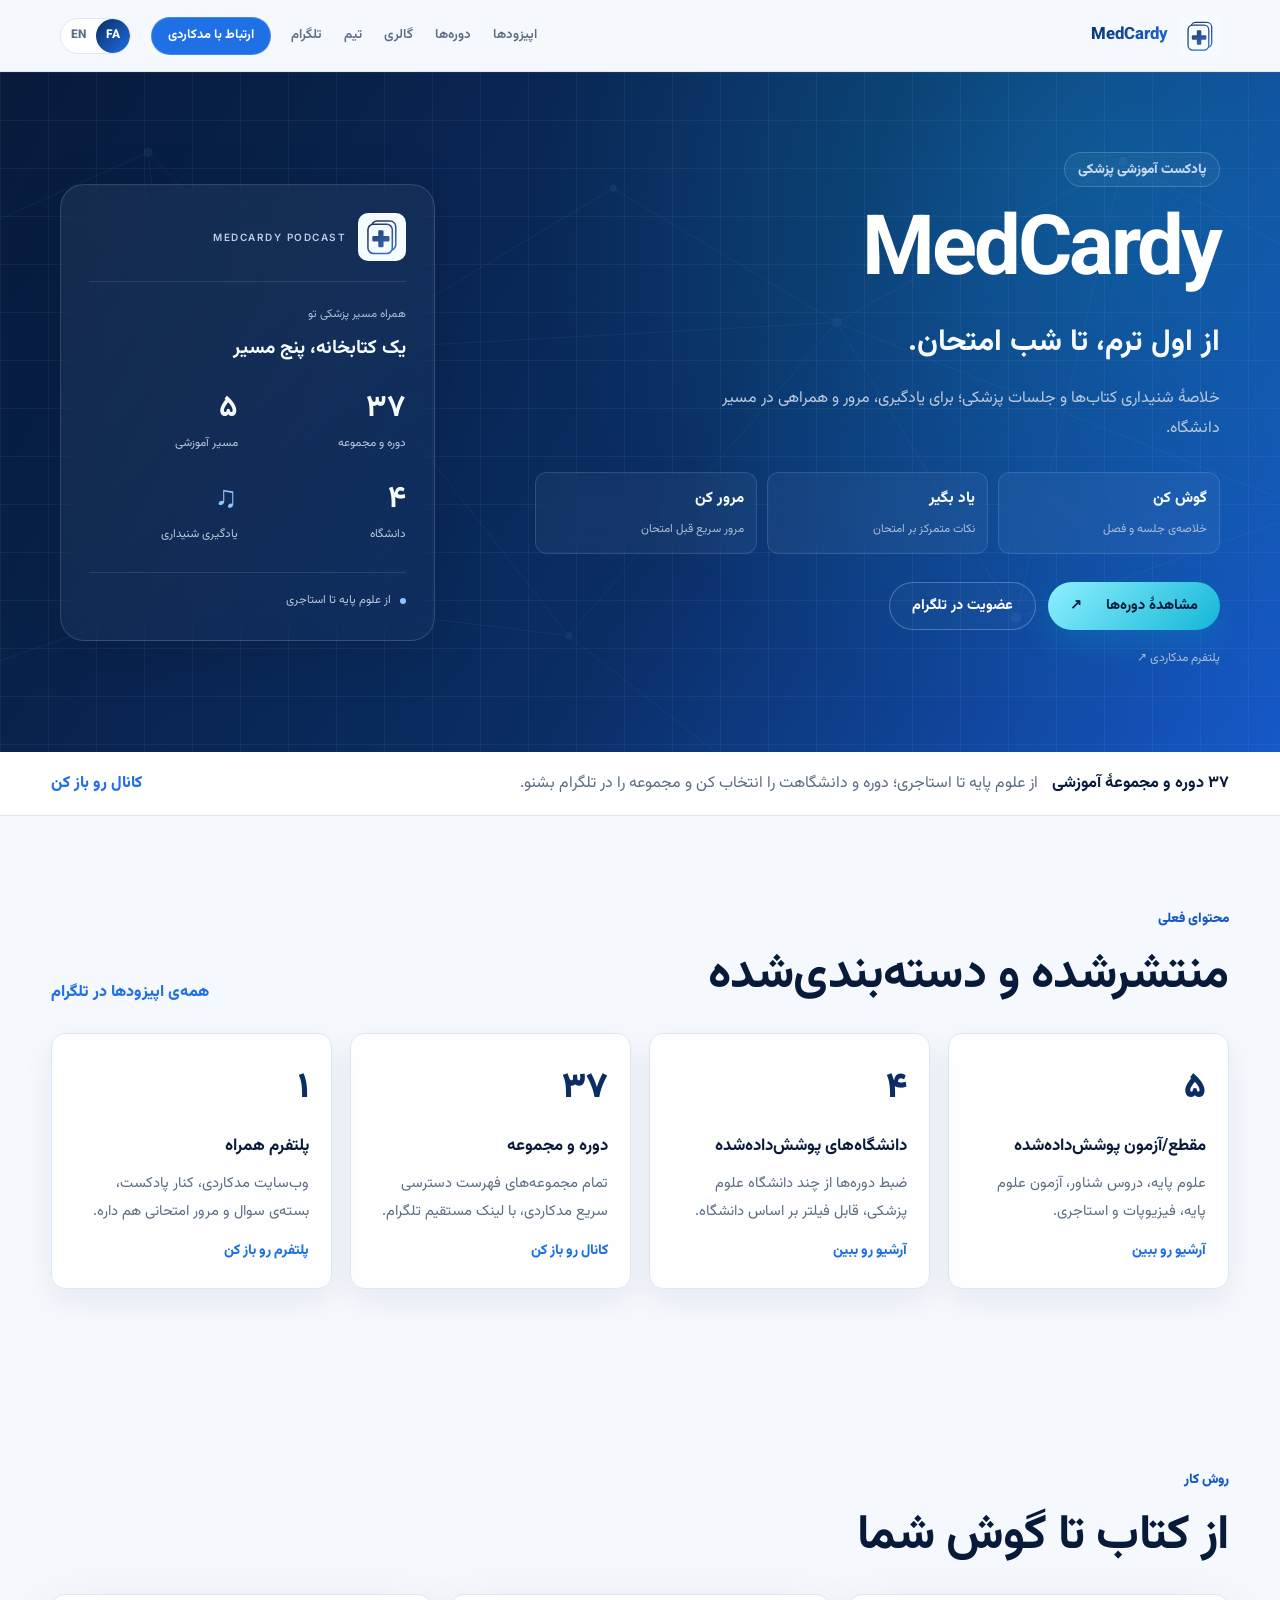
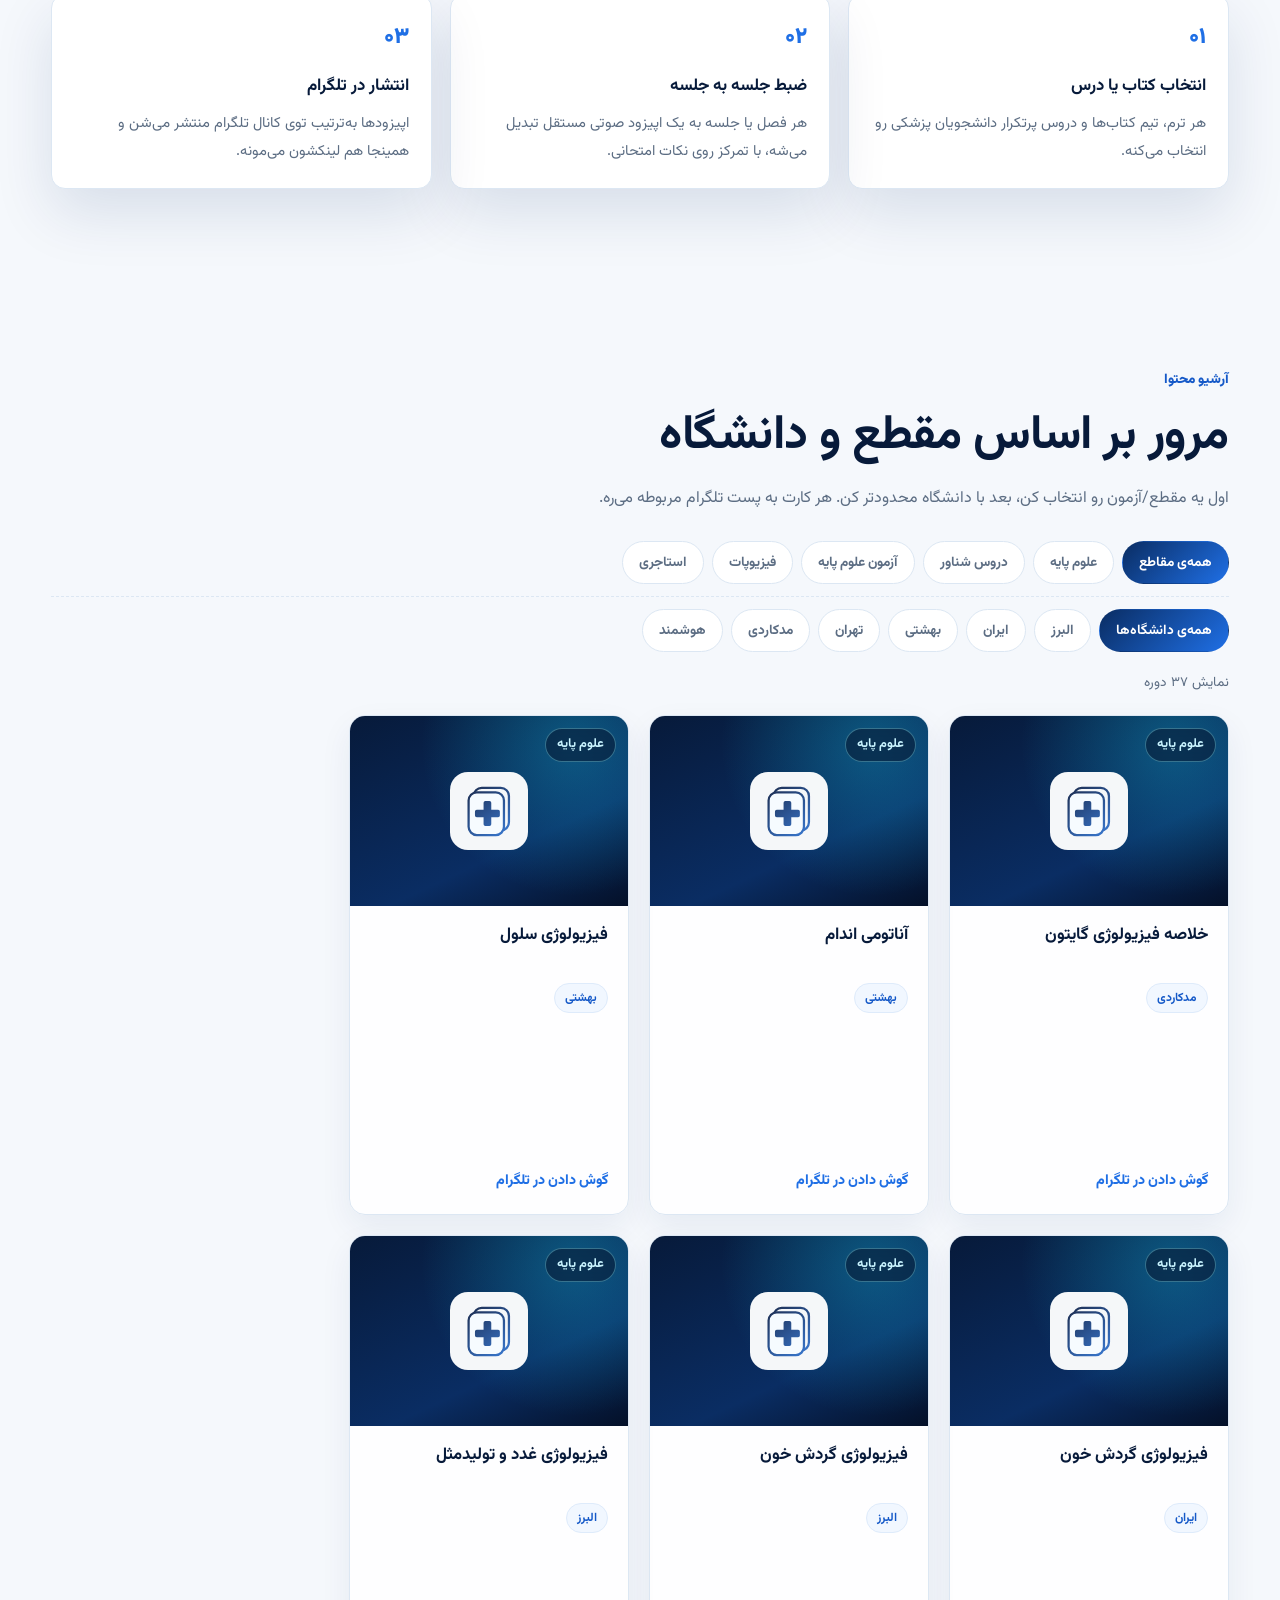
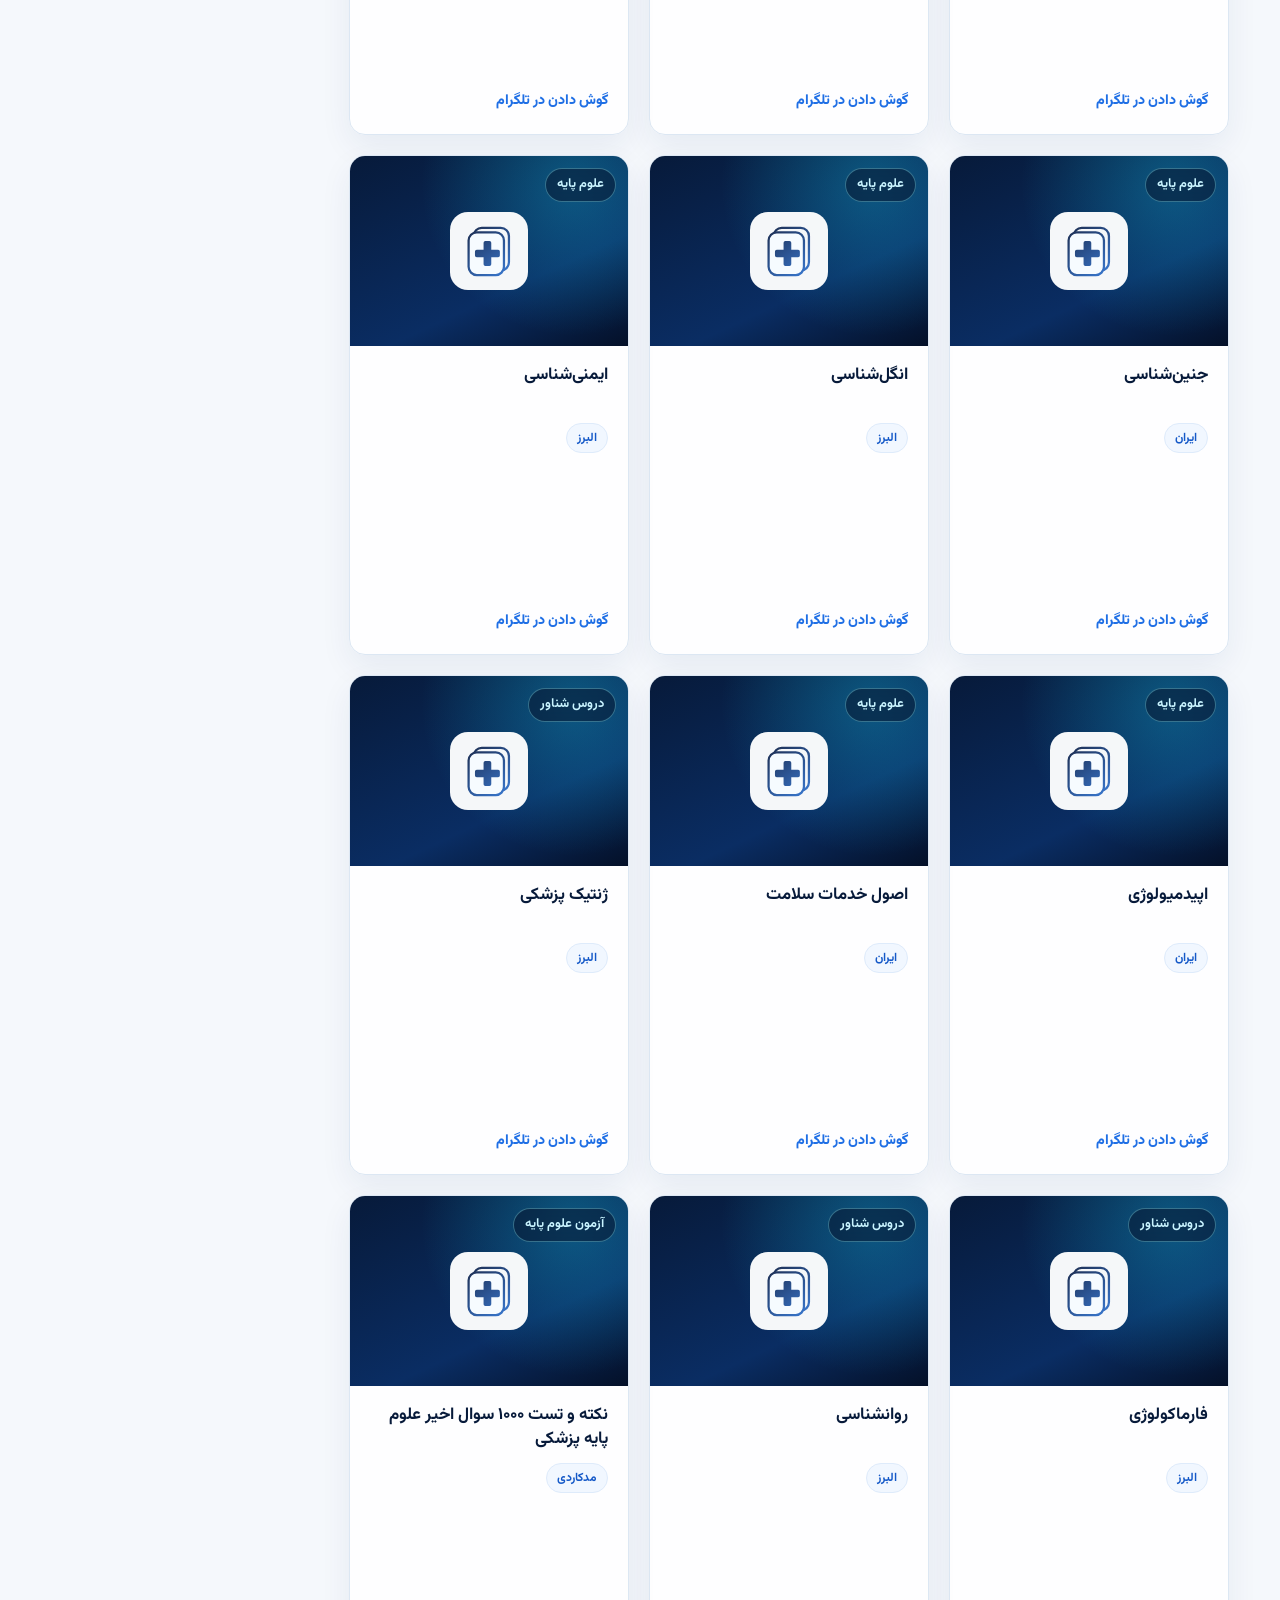
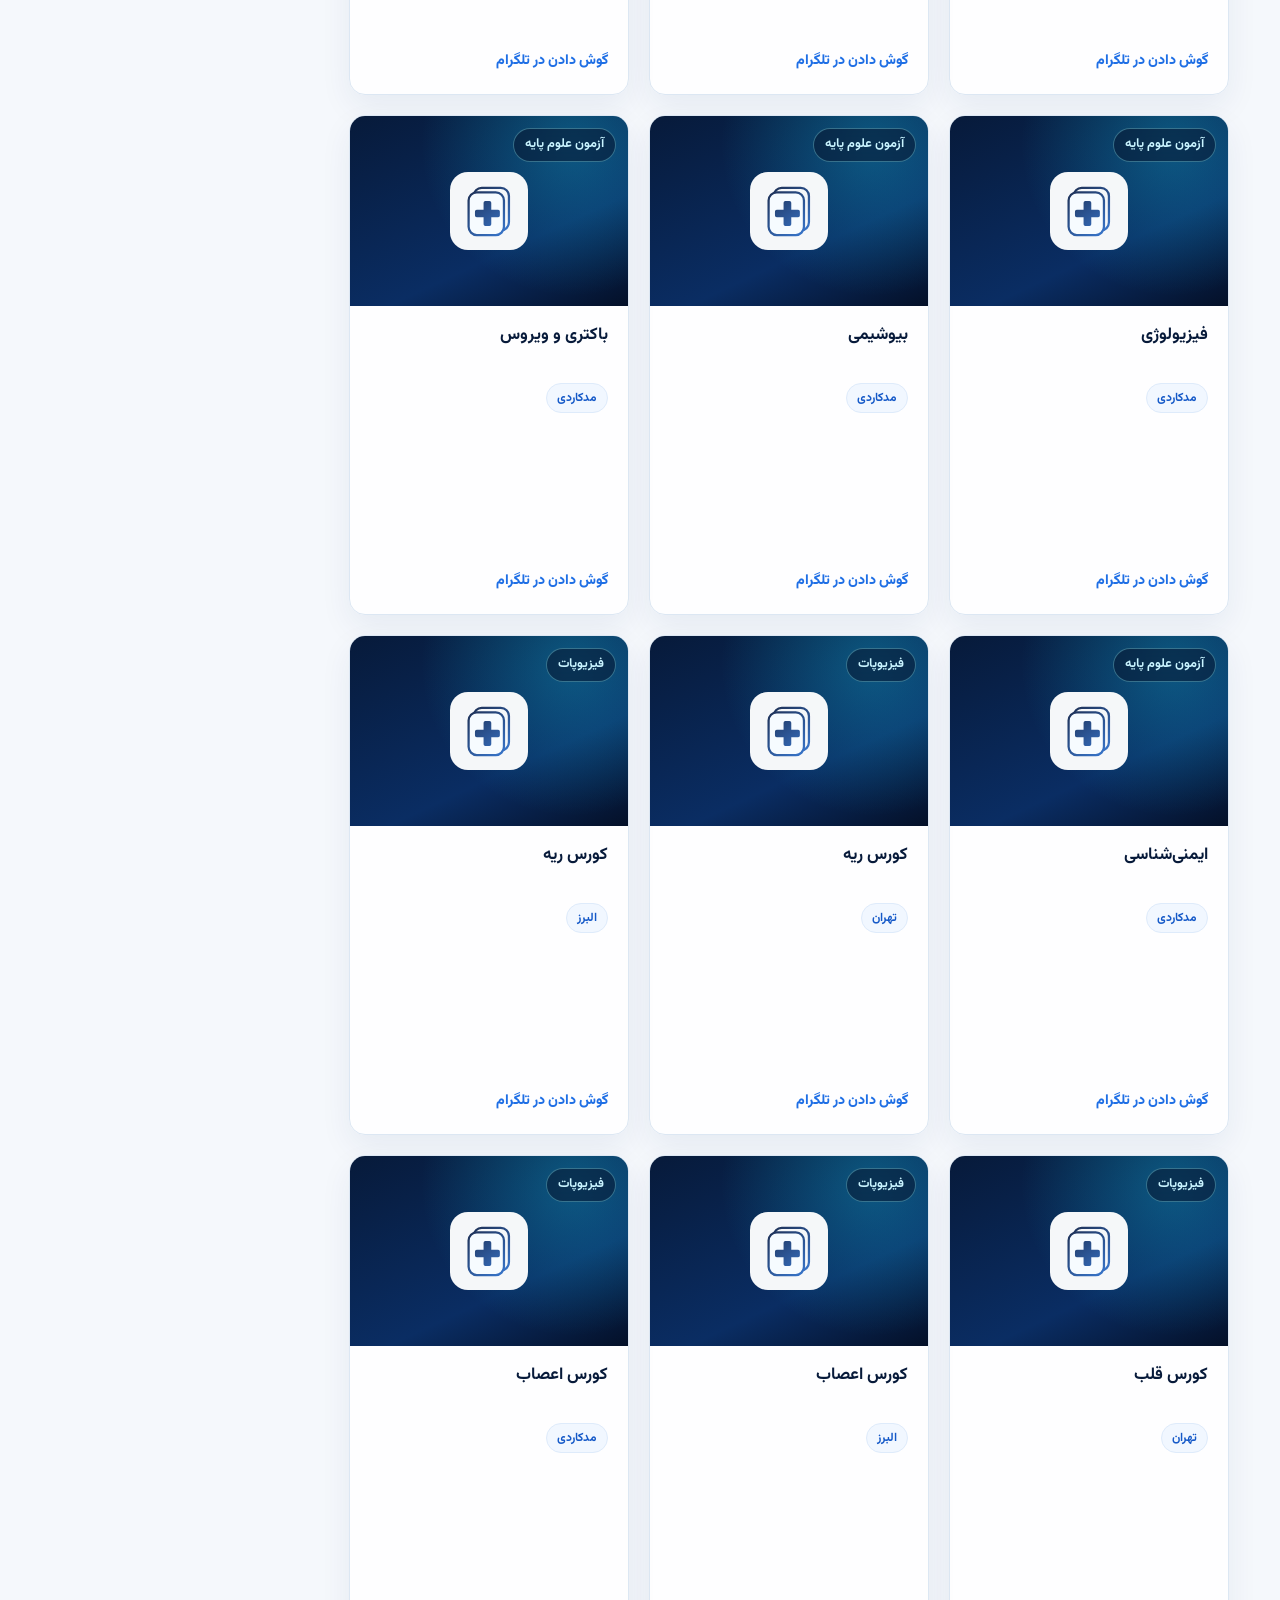
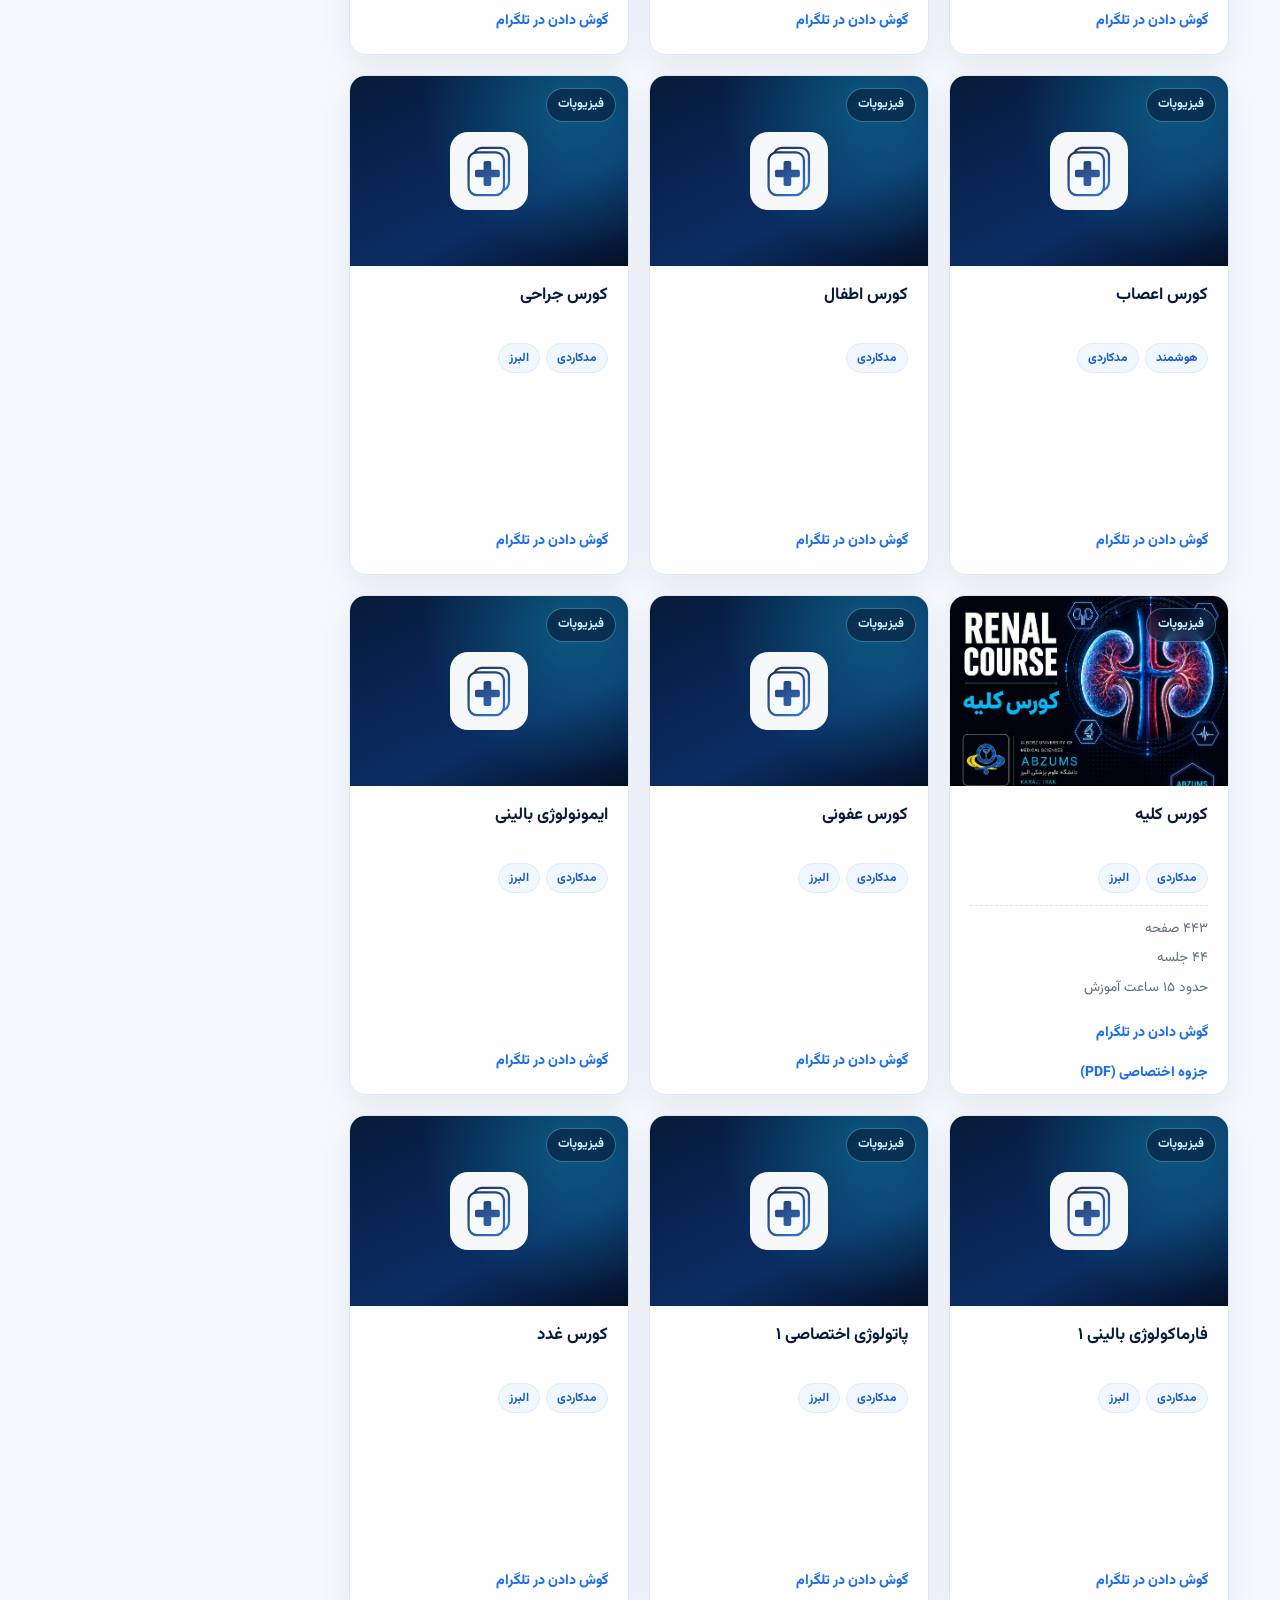
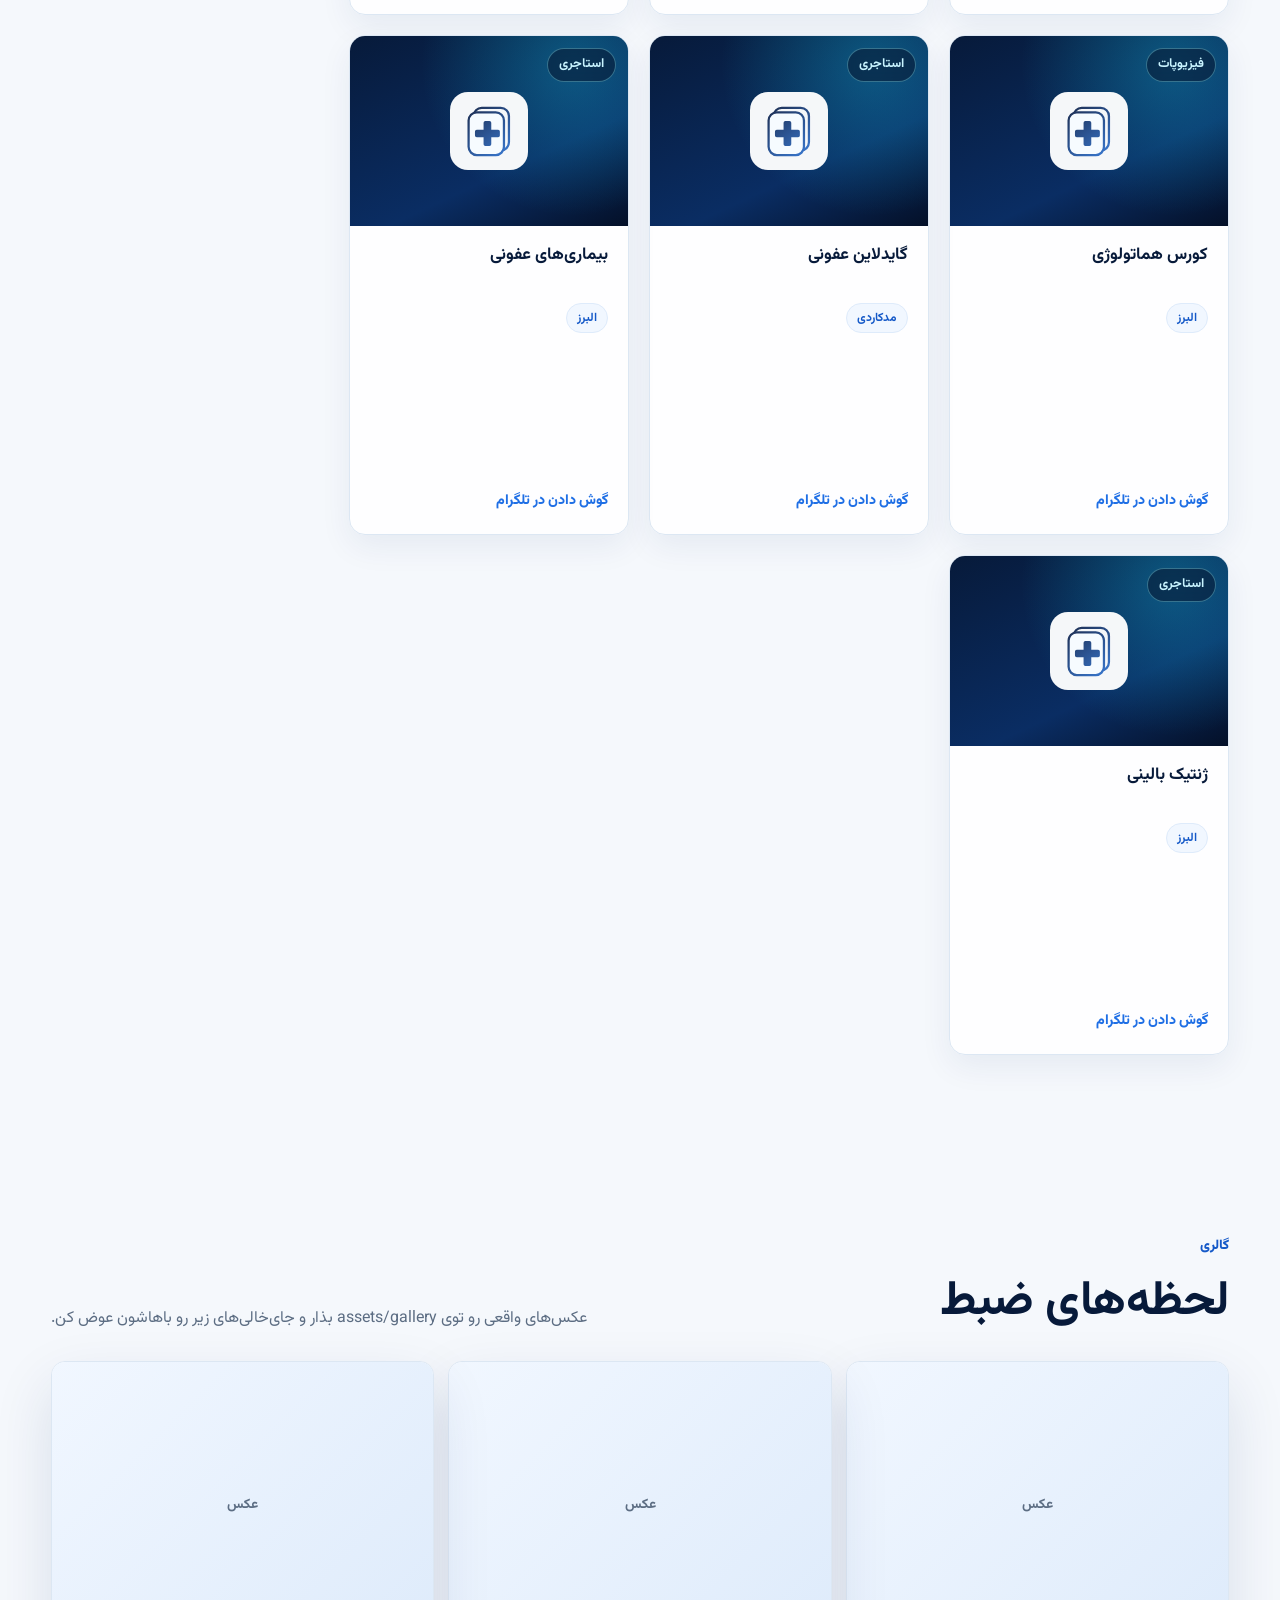
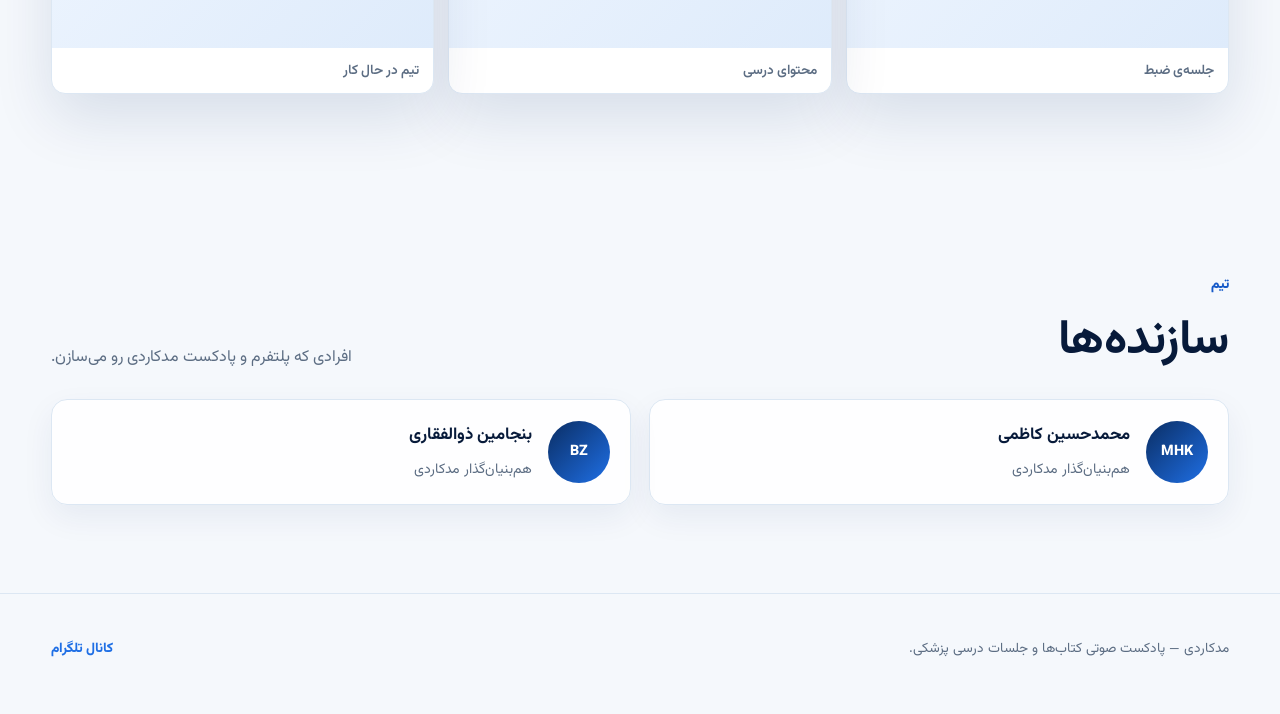
==== index.html @ 2e180078 "color" ====
<!doctype html>
<html lang="fa" dir="rtl">
  <head>
    <meta charset="utf-8">
    <meta name="viewport" content="width=device-width, initial-scale=1">
    <meta name="description" content="MedCardy Podcast: audio summaries of medical textbooks and course sessions, published on Telegram.">
    <meta name="theme-color" content="#0a2d63">
    <meta property="og:title" content="MedCardy Podcast">
    <meta property="og:description" content="A public home for MedCardy's audio podcast of medical books and course sessions.">
    <meta property="og:image" content="assets/medcardy-logo.svg?v=reference-2">
    <title>MedCardy Podcast</title>
    <link rel="icon" href="assets/medcardy-logo.svg?v=reference-2" type="image/svg+xml">
    <link rel="manifest" href="site.webmanifest">
    <link rel="preconnect" href="https://fonts.googleapis.com">
    <link rel="preconnect" href="https://fonts.gstatic.com" crossorigin>
    <link rel="stylesheet" href="https://fonts.googleapis.com/css2?family=Vazirmatn:wght@400;500;600;700;800;900&family=Inter:wght@400;500;600;700;800;900&display=swap">
    <link rel="stylesheet" href="styles.css?v=reference-2">
  </head>
  <body>
    <a class="skip-link" href="#episodes" data-i18n="skip">Skip to content</a>
    <header class="site-header" aria-label="Site header" data-i18n-aria-label="labels.siteHeader">
      <a class="brand" href="#top" aria-label="MedCardy Podcast home" data-i18n-aria-label="labels.home">
        <img src="assets/medcardy-logo.svg?v=reference-2" alt="" width="40" height="40">
        <span>MedCardy</span>
      </a>
      <div class="header-actions">
        <nav aria-label="Main links" data-i18n-aria-label="labels.mainLinks">
          <a href="#episodes" data-i18n="nav.episodes">Episodes</a>
          <a href="#courses" data-i18n="nav.courses">Courses</a>
          <a href="#gallery" data-i18n="nav.gallery">Gallery</a>
          <a href="#team" data-i18n="nav.team">Team</a>
          <a href="https://t.me/medcardy_podcast" data-i18n="nav.telegram">Telegram</a>
        </nav>
        <a class="header-cta" href="https://t.me/MedCardy_Service" data-i18n="hero.contact">ارتباط با مدکاردی</a>
        <div class="language-switch" aria-label="Language" data-i18n-aria-label="labels.language">
          <button class="language-button active" type="button" data-language-button="en" aria-pressed="true">EN</button>
          <button class="language-button" type="button" data-language-button="fa" aria-pressed="false">FA</button>
        </div>
      </div>
    </header>

    <main id="top">
      <section class="hero summit-hero" aria-labelledby="hero-title">
        <svg class="hero-network" viewBox="0 0 1440 760" preserveAspectRatio="xMidYMid slice" aria-hidden="true" focusable="false"><g fill="none" stroke="currentColor" stroke-width="1"><path d="M-30 180 170 90 390 310 690 130 940 280 1260 100 1470 210M170 90 230 580 390 310 640 630 940 280 1140 610 1260 100M-30 670 230 580 640 630 830 780M390 310 940 280 1470 490M1140 610 1470 490"/></g><g fill="currentColor"><circle cx="170" cy="90" r="5"/><circle cx="390" cy="310" r="6"/><circle cx="690" cy="130" r="4"/><circle cx="940" cy="280" r="5"/><circle cx="1260" cy="100" r="5"/><circle cx="230" cy="580" r="6"/><circle cx="640" cy="630" r="4"/><circle cx="1140" cy="610" r="6"/></g></svg>
        <div class="hero-layout">
          <div class="hero-inner">
            <p class="eyebrow hero-badge" data-i18n="hero.eyebrow">پادکست آموزشی پزشکی</p>
            <h1 id="hero-title" dir="ltr">MedCardy</h1>
            <h2 class="hero-subtitle" data-i18n="hero.headline">از اول ترم،<br>تا شب امتحان.</h2>
            <p class="hero-copy" data-i18n="hero.copy">خلاصهٔ شنیداری کتاب‌ها و جلسات پزشکی؛ برای یادگیری، مرور و همراهی در مسیر دانشگاه.</p>
            <dl class="signals" aria-label="روش یادگیری" data-i18n-aria-label="labels.podcastSignals">
              <div><dt data-i18n="hero.signalListenTitle">گوش کن</dt><dd data-i18n="hero.signalListenText">خلاصهٔ جلسه و فصل</dd></div>
              <div><dt data-i18n="hero.signalLearnTitle">یاد بگیر</dt><dd data-i18n="hero.signalLearnText">نکات متمرکز بر امتحان</dd></div>
              <div><dt data-i18n="hero.signalReviewTitle">مرور کن</dt><dd data-i18n="hero.signalReviewText">مرور پیش از امتحان</dd></div>
            </dl>
            <div class="hero-actions" aria-label="دسترسی سریع" data-i18n-aria-label="labels.primaryLinks"><a class="button primary" href="#courses"><span data-i18n="hero.explore">مشاهدهٔ دوره‌ها</span><span aria-hidden="true">↗</span></a><a class="button secondary" href="https://t.me/medcardy_podcast" data-i18n="hero.telegram">عضویت در تلگرام</a></div>
            <a class="hero-platform" href="https://medcardy.com" data-i18n="hero.platform">پلتفرم مدکاردی ↗</a>
          </div>
          <aside class="hero-overview" aria-labelledby="overview-title">
            <div class="overview-brand"><img src="assets/medcardy-logo.svg?v=reference-2" alt="" width="48" height="48"><span dir="ltr">MEDCARDY PODCAST</span></div>
            <p class="overview-kicker" data-i18n="hero.overviewKicker">همراه مسیر پزشکی تو</p>
            <h2 id="overview-title" data-i18n="hero.overviewTitle">یک کتابخانه، پنج مسیر</h2>
            <div class="overview-stats"><div><strong data-number-en="37" data-number-fa="۳۷">۳۷</strong><span data-i18n="hero.courseCount">دوره و مجموعه</span></div><div><strong data-number-en="5" data-number-fa="۵">۵</strong><span data-i18n="hero.pathCount">مسیر آموزشی</span></div><div><strong data-number-en="4" data-number-fa="۴">۴</strong><span data-i18n="hero.universityCount">دانشگاه</span></div><div><strong class="overview-audio" aria-hidden="true">♫</strong><span data-i18n="hero.audioFormat">یادگیری شنیداری</span></div></div>
            <div class="overview-footer"><span class="overview-dot" aria-hidden="true"></span><span data-i18n="hero.overviewFooter">از علوم پایه تا استاجری</span></div>
          </aside>
        </div>
      </section>

      <section class="status-strip" aria-label="Site status" data-i18n-aria-label="labels.siteStatus">
        <div>
          <strong data-i18n="status.title">12 episodes published</strong>
          <span data-i18n="status.text">Session recaps, book chapter summaries, and quick pre-exam reviews, all published on Telegram. New episodes go out every week.</span>
        </div>
        <a href="https://t.me/medcardy_podcast" data-i18n="status.link">Open channel</a>
      </section>

      <section class="material-section" id="episodes" aria-labelledby="episodes-title">
        <div class="section-heading wide">
          <div>
            <p class="eyebrow" data-i18n="materials.eyebrow">Current material</p>
            <h2 id="episodes-title" data-i18n="materials.title">Published and organized</h2>
          </div>
          <a class="text-link" href="https://t.me/medcardy_podcast" data-i18n="materials.allEpisodes">All episodes on Telegram</a>
        </div>
        <div class="material-grid" aria-label="Material counts" data-i18n-aria-label="labels.materialCounts">
          <article class="metric-card">
            <strong data-number-en="5" data-number-fa="۵">5</strong>
            <h3 data-i18n="materials.categoriesTitle">Exam levels covered</h3>
            <p data-i18n="materials.categoriesText">Basic sciences, basic sciences exam, physiopathology, and externship material.</p>
            <a href="#courses" data-i18n="materials.categoriesLink">Open archive</a>
          </article>
          <article class="metric-card">
            <strong data-number-en="4" data-number-fa="۴">4</strong>
            <h3 data-i18n="materials.universitiesTitle">Universities covered</h3>
            <p data-i18n="materials.universitiesText">Course recordings sourced from several medical universities, filterable by school.</p>
            <a href="#courses" data-i18n="materials.universitiesLink">Open archive</a>
          </article>
          <article class="metric-card">
            <strong data-number-en="37" data-number-fa="۳۷">37</strong>
            <h3 data-i18n="materials.episodesTitle">Episodes published</h3>
            <p data-i18n="materials.episodesText">Audio episodes live on the Telegram channel today.</p>
            <a href="https://t.me/medcardy_podcast" data-i18n="materials.episodesLink">Open channel</a>
          </article>
          <article class="metric-card">
            <strong data-number-en="1" data-number-fa="۱">1</strong>
            <h3 data-i18n="materials.platformTitle">Companion platform</h3>
            <p data-i18n="materials.platformText">The MedCardy website hosts question packs and exam review alongside the podcast.</p>
            <a href="https://medcardy.com" data-i18n="materials.platformLink">Open platform</a>
          </article>
        </div>
      </section>

      <section class="path-section" id="how" aria-labelledby="how-title">
        <div class="section-heading">
          <p class="eyebrow" data-i18n="path.eyebrow">How it works</p>
          <h2 id="how-title" data-i18n="path.title">From the page to your ears</h2>
        </div>
        <div class="path-grid">
          <article>
            <span class="step-mark" data-number-en="01" data-number-fa="۰۱">01</span>
            <h3 data-i18n="path.oneTitle">Pick a book or course</h3>
            <p data-i18n="path.oneText">Each term the team picks the textbooks and courses medical students rely on most.</p>
          </article>
          <article>
            <span class="step-mark" data-number-en="02" data-number-fa="۰۲">02</span>
            <h3 data-i18n="path.twoTitle">Record session by session</h3>
            <p data-i18n="path.twoText">Each chapter or session becomes its own audio episode, focused on exam-relevant points.</p>
          </article>
          <article>
            <span class="step-mark" data-number-en="03" data-number-fa="۰۳">03</span>
            <h3 data-i18n="path.threeTitle">Publish on Telegram</h3>
            <p data-i18n="path.threeText">Episodes go out in order on the Telegram channel, and stay linked here too.</p>
          </article>
        </div>
      </section>

      <section class="archive-section" id="courses" aria-labelledby="courses-title">
        <div class="section-heading wide">
          <div>
            <p class="eyebrow" data-i18n="archive.eyebrow">Course archive</p>
            <h2 id="courses-title" data-i18n="archive.title">Browse by level and university</h2>
            <p class="section-note" data-i18n="archive.note">Pick an exam level, then narrow by university. Each card opens the matching Telegram post.</p>
          </div>
        </div>

        <div class="archive-filters">
          <div class="filters" id="categoryFilters" aria-label="Exam level filters" data-i18n-aria-label="labels.categoryFilters"></div>
          <div class="filters filters-secondary" id="universityFilters" aria-label="University filters" data-i18n-aria-label="labels.universityFilters"></div>
        </div>

        <p class="repo-count archive-count" id="archiveCount" aria-live="polite"></p>

        <div class="archive-grid" id="archiveGrid"></div>
        <p class="empty-state" id="archiveEmpty" hidden data-i18n="archive.empty">No courses match this filter.</p>
      </section>

      <section class="gallery-section" id="gallery" aria-labelledby="gallery-title">
        <div class="section-heading wide">
          <div>
            <p class="eyebrow" data-i18n="gallery.eyebrow">Gallery</p>
            <h2 id="gallery-title" data-i18n="gallery.title">Recording moments</h2>
          </div>
          <p class="section-note" data-i18n="gallery.note">Add real photos to assets/gallery and swap the placeholder tiles below.</p>
        </div>
        <div class="gallery-grid" aria-label="Gallery photos" data-i18n-aria-label="labels.galleryPhotos">
          <figure class="gallery-placeholder"><span data-i18n="gallery.placeholder">Photo</span><figcaption data-i18n="gallery.photo1">Recording session</figcaption></figure>
          <figure class="gallery-placeholder"><span data-i18n="gallery.placeholder">Photo</span><figcaption data-i18n="gallery.photo2">Course material</figcaption></figure>
          <figure class="gallery-placeholder"><span data-i18n="gallery.placeholder">Photo</span><figcaption data-i18n="gallery.photo3">Team at work</figcaption></figure>
        </div>
      </section>

      <section class="teachers-section" id="team" aria-labelledby="team-title">
        <div class="section-heading wide">
          <div>
            <p class="eyebrow" data-i18n="teachers.eyebrow">Team</p>
            <h2 id="team-title" data-i18n="teachers.title">Built by</h2>
          </div>
          <p class="section-note" data-i18n="teachers.note">The people building MedCardy's platform and podcast.</p>
        </div>
        <div class="teacher-grid">
          <article class="teacher-card">
            <div class="teacher-avatar" aria-hidden="true">MHK</div>
            <div>
              <h3 data-i18n="teachers.mohammad.name">Mohammad Hossein Kazemi</h3>
              <ul>
                <li data-i18n="teachers.mohammad.one">Co-founder, MedCardy</li>
              </ul>
            </div>
          </article>

          <article class="teacher-card">
            <div class="teacher-avatar" aria-hidden="true">BZ</div>
            <div>
              <h3 data-i18n="teachers.benjamin.name">Benjamin Zolfaghari</h3>
              <ul>
                <li data-i18n="teachers.benjamin.one">Co-founder, MedCardy</li>
              </ul>
            </div>
          </article>
        </div>
      </section>
    </main>

    <footer class="site-footer">
      <p data-i18n="footer.text">MedCardy — an audio podcast for medical books and course sessions.</p>
      <a href="https://t.me/medcardy_podcast" data-i18n="footer.telegram">Telegram channel</a>
    </footer>

    <script src="script.js?v=reference-2"></script>
  </body>
</html>
---- styles.css ----
:root {
  color-scheme: light;
  --ink: #182943;
  --paper: #f5f8fc;
  --muted: #5c6d83;
  --line: #dce7f3;
  --navy-950: #071a3a;
  --navy-900: #0a2d63;
  --blue: #1f6fe5;
  --blue-deep: #1559c8;
  --cyan: #13b6d7;
  --blue-50: #f1f7ff;
  --blue-100: #deebfb;
  --white: #ffffff;
  --shadow: 0 24px 60px rgba(9, 45, 99, 0.12);
  --shadow-lift: 0 28px 70px rgba(9, 45, 99, 0.16);
  --font-latin: Inter, ui-sans-serif, system-ui, -apple-system, BlinkMacSystemFont, "Segoe UI", sans-serif;
  --font-persian: Vazirmatn, Tahoma, "Segoe UI", Arial, sans-serif;
}

* {
  box-sizing: border-box;
}

html {
  scroll-behavior: smooth;
}

body {
  margin: 0;
  background: var(--paper);
  color: var(--ink);
  font-family: var(--font-latin);
  line-height: 1.55;
  overflow-x: clip;
}

html[dir="rtl"] body {
  font-family: var(--font-persian);
  line-height: 1.85;
}

a {
  color: inherit;
}

a:focus-visible,
button:focus-visible,
input:focus-visible {
  outline: 3px solid rgba(31, 111, 229, 0.45);
  outline-offset: 3px;
}

.skip-link {
  position: fixed;
  top: 12px;
  inset-inline-start: 12px;
  z-index: 30;
  transform: translateY(-160%);
  border-radius: 8px;
  padding: 10px 14px;
  background: var(--navy-950);
  color: var(--white);
  font-weight: 800;
  text-decoration: none;
  transition: transform 160ms ease;
}

.skip-link:focus {
  transform: translateY(0);
}

.sr-only {
  position: absolute;
  width: 1px;
  height: 1px;
  overflow: hidden;
  clip: rect(0, 0, 0, 0);
  white-space: nowrap;
}

/* ---------- Header ---------- */
.site-header {
  position: sticky;
  top: 0;
  z-index: 20;
  display: flex;
  align-items: center;
  justify-content: space-between;
  gap: 24px;
  min-height: 72px;
  padding: 12px clamp(18px, 4vw, 64px);
  background: rgba(245, 248, 252, 0.92);
  border-bottom: 1px solid var(--line);
  backdrop-filter: blur(18px);
}

.brand {
  display: inline-flex;
  align-items: center;
  gap: 12px;
  text-decoration: none;
  font-weight: 800;
  font-size: 1.05rem;
}

.brand img {
  width: 40px;
  height: 40px;
  border-radius: 10px;
  background: linear-gradient(135deg, var(--navy-900), var(--blue));
  padding: 5px;
}

.brand span {
  direction: ltr;
  unicode-bidi: isolate;
  background: linear-gradient(135deg, var(--navy-900), var(--blue));
  -webkit-background-clip: text;
  background-clip: text;
  -webkit-text-fill-color: transparent;
}

.header-actions {
  display: flex;
  min-width: 0;
  align-items: center;
  gap: 18px;
}

.site-header nav {
  display: flex;
  align-items: center;
  flex-wrap: wrap;
  gap: clamp(12px, 3vw, 26px);
  color: var(--muted);
  font-size: 0.92rem;
  font-weight: 600;
}

.site-header nav a {
  text-decoration: none;
}

.site-header nav a:hover,
.repo-card a:hover,
.site-footer a:hover,
.metric-card a:hover,
.project-card a:hover {
  color: var(--blue);
}

.language-switch {
  display: inline-flex;
  flex: 0 0 auto;
  overflow: hidden;
  border: 1px solid var(--line);
  border-radius: 999px;
  background: var(--white);
  direction: ltr;
  box-shadow: 0 8px 24px rgba(9, 45, 99, 0.06);
}

.language-button {
  min-width: 42px;
  min-height: 36px;
  border: 0;
  padding: 0 14px;
  background: transparent;
  color: var(--muted);
  cursor: pointer;
  font: inherit;
  font-weight: 800;
  border-radius: 999px;
}

.language-button.active {
  background: linear-gradient(135deg, var(--navy-900), var(--blue));
  color: var(--white);
}

/* ---------- Hero ---------- */
.hero {
  min-height: min(70svh, 680px);
  display: flex;
  align-items: center;
  padding: clamp(48px, 8vw, 96px) clamp(18px, 4vw, 64px);
  color: var(--white);
  position: relative;
  overflow: hidden;
  background: radial-gradient(circle at 85% 15%, rgba(19, 182, 215, 0.25), transparent 45%),
    linear-gradient(120deg, var(--navy-950) 0%, var(--navy-900) 55%, var(--blue-deep) 100%);
}

.hero::after {
  content: "";
  position: absolute;
  inset-inline-end: -120px;
  top: -140px;
  width: 380px;
  height: 380px;
  border: 1px solid rgba(255, 255, 255, 0.12);
  border-radius: 50%;
}

.hero-inner {
  width: min(760px, 100%);
  min-width: 0;
  position: relative;
  z-index: 1;
}

.eyebrow {
  display: inline-block;
  margin: 0 0 14px;
  color: #8ef0ff;
  font-size: 0.78rem;
  font-weight: 800;
  letter-spacing: 0.4px;
  text-transform: uppercase;
}

html[dir="rtl"] .eyebrow {
  font-size: 0.85rem;
  font-weight: 850;
  text-transform: none;
  letter-spacing: 0;
}

.hero h1 {
  margin: 0;
  font-size: clamp(3.4rem, 11vw, 7.2rem);
  line-height: 0.94;
  letter-spacing: -1px;
}

.hero-copy {
  width: min(620px, 100%);
  max-width: 100%;
  margin: 26px 0 0;
  color: rgba(255, 255, 255, 0.84);
  font-size: clamp(1.02rem, 2.2vw, 1.25rem);
  overflow-wrap: anywhere;
}

html[dir="rtl"] .hero-copy,
html[dir="rtl"] .section-note,
html[dir="rtl"] .metric-card p,
html[dir="rtl"] .path-grid p,
html[dir="rtl"] .project-card p,
html[dir="rtl"] .teacher-card li,
html[dir="rtl"] .video-card p,
html[dir="rtl"] .repo-card p {
  line-height: 1.9;
}

.hero-actions {
  display: flex;
  flex-wrap: wrap;
  gap: 12px;
  margin-top: 30px;
}

.button {
  display: inline-flex;
  min-height: 46px;
  align-items: center;
  justify-content: center;
  border-radius: 999px;
  padding: 0 22px;
  font-weight: 750;
  text-decoration: none;
}

.button.primary {
  background: linear-gradient(135deg, #8ef0ff, var(--cyan));
  color: var(--navy-950);
  box-shadow: 0 14px 30px rgba(19, 182, 215, 0.28);
}

.button.secondary {
  border: 1px solid rgba(255, 255, 255, 0.3);
  color: var(--white);
}

.signals {
  display: grid;
  grid-template-columns: repeat(3, minmax(0, 1fr));
  gap: 12px;
  width: min(680px, 100%);
  margin: 42px 0 0;
  padding: 0;
}

.signals div {
  border-inline-start: 3px solid var(--cyan);
  padding: 10px 12px;
  background: rgba(255, 255, 255, 0.08);
  border-radius: 10px;
}

.signals dt {
  font-weight: 800;
}

.signals dd {
  margin: 2px 0 0;
  color: rgba(255, 255, 255, 0.74);
  font-size: 0.9rem;
}

/* ---------- Section shell ---------- */
.path-section,
.material-section,
.project-section,
.gallery-section,
.teachers-section,
.videos-section,
.repo-section {
  padding: clamp(48px, 7vw, 88px) clamp(18px, 4vw, 64px);
}

.status-strip {
  display: flex;
  align-items: center;
  justify-content: space-between;
  gap: 20px;
  padding: 16px clamp(18px, 4vw, 64px);
  background: var(--white);
  border-bottom: 1px solid var(--line);
}

.status-strip div {
  display: flex;
  flex-wrap: wrap;
  align-items: baseline;
  gap: 8px 14px;
}

.status-strip strong {
  font-size: 1.02rem;
  color: var(--navy-950);
}

.status-strip span {
  color: var(--muted);
}

.status-strip a {
  color: var(--blue);
  font-weight: 800;
  text-decoration: none;
  white-space: nowrap;
}

.section-heading {
  width: min(780px, 100%);
  margin-bottom: 26px;
}

.section-heading.wide {
  width: 100%;
  display: flex;
  align-items: end;
  justify-content: space-between;
  gap: 20px;
  flex-wrap: wrap;
}

.section-heading h2 {
  margin: 0;
  font-size: clamp(1.9rem, 4.4vw, 3rem);
  line-height: 1.06;
  letter-spacing: -0.5px;
  color: var(--navy-950);
}

html[dir="rtl"] .section-heading h2 {
  line-height: 1.3;
}

.section-note {
  max-width: 560px;
  margin: 0;
  color: var(--muted);
}

.placeholder-note {
  margin-top: 22px;
  font-size: 0.85rem;
  font-style: italic;
}

.text-link {
  color: var(--blue);
  font-weight: 800;
  text-decoration: none;
  white-space: nowrap;
}

.text-link:hover {
  color: var(--cyan);
}

/* ---------- Grids shared ---------- */
.path-grid,
.material-grid,
.repo-grid {
  display: grid;
  gap: 18px;
}

.path-grid {
  grid-template-columns: repeat(auto-fit, minmax(min(100%, 240px), 1fr));
}

.material-grid {
  grid-template-columns: repeat(auto-fit, minmax(min(100%, 220px), 1fr));
}

.path-grid article,
.metric-card,
.repo-card {
  border: 1px solid var(--line);
  border-radius: 14px;
  background: var(--white);
  padding: 22px;
  box-shadow: var(--shadow);
}

.step-mark {
  display: inline-block;
  margin-bottom: 12px;
  color: var(--blue);
  font-weight: 900;
  font-size: 1.4rem;
}

.path-grid h3,
.metric-card h3 {
  margin: 0 0 8px;
  font-size: 1.05rem;
  color: var(--navy-950);
}

.path-grid p,
.metric-card p {
  margin: 0;
  color: var(--muted);
  font-size: 0.92rem;
}

.metric-card strong {
  display: block;
  margin-bottom: 10px;
  font-size: 2.2rem;
  font-weight: 900;
  color: var(--navy-900);
}

.metric-card a,
.repo-card a {
  display: inline-block;
  margin-top: 12px;
  color: var(--blue);
  font-weight: 800;
  font-size: 0.88rem;
  text-decoration: none;
}

.card-note {
  display: inline-block;
  margin-top: 12px;
  color: var(--muted);
  font-size: 0.82rem;
  font-style: italic;
}

/* ---------- Projects / courses ---------- */
.project-grid {
  display: grid;
  gap: 18px;
  grid-template-columns: repeat(auto-fit, minmax(min(100%, 300px), 1fr));
}

.project-card {
  border: 1px solid var(--line);
  border-radius: 16px;
  background: var(--white);
  padding: 24px;
  box-shadow: var(--shadow);
  display: flex;
  flex-direction: column;
}

.project-card.featured-project {
  border-color: rgba(31, 111, 229, 0.35);
  background: linear-gradient(160deg, #ffffff, var(--blue-50));
  box-shadow: var(--shadow-lift);
}

.project-topline {
  display: flex;
  align-items: center;
  gap: 10px;
  font-size: 0.85rem;
  color: var(--muted);
  font-weight: 700;
  margin-bottom: 6px;
}

.project-topline strong {
  color: var(--blue);
  font-weight: 800;
}

.project-owner {
  margin: 0 0 12px;
  color: var(--muted);
  font-size: 0.85rem;
}

.project-card h3 {
  margin: 0 0 10px;
  font-size: 1.2rem;
  color: var(--navy-950);
}

.project-card p {
  margin: 0 0 16px;
  color: var(--muted);
  font-size: 0.92rem;
  flex-grow: 1;
}

.project-card > a,
.card-links {
  align-self: flex-start;
}

.project-card > a {
  color: var(--blue);
  font-weight: 800;
  font-size: 0.88rem;
  text-decoration: none;
}

.card-links {
  display: flex;
  gap: 16px;
  flex-wrap: wrap;
}

.card-links a {
  color: var(--blue);
  font-weight: 800;
  font-size: 0.88rem;
  text-decoration: none;
}

/* ---------- Gallery ---------- */
.gallery-grid {
  display: grid;
  gap: 14px;
  grid-template-columns: repeat(auto-fit, minmax(min(100%, 220px), 1fr));
}

.gallery-grid figure {
  margin: 0;
  border-radius: 14px;
  overflow: hidden;
  border: 1px solid var(--line);
  background: var(--white);
  box-shadow: var(--shadow);
}

.gallery-grid img {
  display: block;
  width: 100%;
  aspect-ratio: 4 / 3;
  object-fit: cover;
}

.gallery-placeholder {
  display: flex;
  flex-direction: column;
}

.gallery-placeholder span {
  aspect-ratio: 4 / 3;
  display: flex;
  align-items: center;
  justify-content: center;
  background: linear-gradient(135deg, var(--blue-50), var(--blue-100));
  color: var(--muted);
  font-weight: 700;
  font-size: 0.85rem;
}

.gallery-grid figcaption {
  padding: 10px 14px;
  font-size: 0.85rem;
  color: var(--muted);
  font-weight: 600;
}

/* ---------- Team ---------- */
.teacher-grid {
  display: grid;
  gap: 18px;
  grid-template-columns: repeat(auto-fit, minmax(min(100%, 260px), 1fr));
}

.teacher-card {
  display: flex;
  align-items: center;
  gap: 16px;
  border: 1px solid var(--line);
  border-radius: 16px;
  background: var(--white);
  padding: 20px;
  box-shadow: var(--shadow);
}

.teacher-avatar {
  flex-shrink: 0;
  width: 62px;
  height: 62px;
  border-radius: 50%;
  display: flex;
  align-items: center;
  justify-content: center;
  background: linear-gradient(135deg, var(--navy-900), var(--blue));
  color: var(--white);
  font-weight: 800;
  font-size: 0.9rem;
}

.teacher-card h3 {
  margin: 0 0 6px;
  font-size: 1.05rem;
  color: var(--navy-950);
}

.teacher-card ul {
  margin: 0;
  padding: 0;
  list-style: none;
}

.teacher-card li {
  color: var(--muted);
  font-size: 0.88rem;
}

/* ---------- Videos / highlights ---------- */
.video-grid {
  display: grid;
  gap: 18px;
  grid-template-columns: repeat(auto-fit, minmax(min(100%, 260px), 1fr));
}

.video-card {
  border: 1px solid var(--line);
  border-radius: 16px;
  background: var(--white);
  padding: 22px;
  box-shadow: var(--shadow);
}

.video-card span {
  display: inline-block;
  margin-bottom: 10px;
  color: var(--blue);
  font-weight: 800;
  font-size: 0.78rem;
  text-transform: uppercase;
  letter-spacing: 0.4px;
}

html[dir="rtl"] .video-card span {
  text-transform: none;
  letter-spacing: 0;
}

.video-card h3 {
  margin: 0 0 8px;
  font-size: 1.05rem;
  color: var(--navy-950);
}

.video-card p {
  margin: 0 0 14px;
  color: var(--muted);
  font-size: 0.9rem;
}

.video-card a {
  color: var(--blue);
  font-weight: 800;
  font-size: 0.88rem;
  text-decoration: none;
}

/* ---------- Links / repos ---------- */
.filters {
  display: flex;
  gap: 8px;
  flex-wrap: wrap;
}

.filter-button {
  border: 1px solid var(--line);
  background: var(--white);
  color: var(--muted);
  border-radius: 999px;
  padding: 8px 16px;
  font: inherit;
  font-weight: 700;
  font-size: 0.85rem;
  cursor: pointer;
}

.filter-button.active {
  background: linear-gradient(135deg, var(--navy-900), var(--blue));
  color: var(--white);
  border-color: transparent;
}

.repo-tools {
  display: flex;
  align-items: center;
  justify-content: space-between;
  gap: 16px;
  flex-wrap: wrap;
  margin: 22px 0 20px;
}

.repo-tools input {
  min-width: 220px;
  flex: 1 1 260px;
  border: 1px solid var(--line);
  border-radius: 999px;
  padding: 10px 18px;
  font: inherit;
  background: var(--white);
}

.repo-count {
  margin: 0;
  color: var(--muted);
  font-size: 0.85rem;
}

.repo-card {
  display: flex;
  flex-direction: column;
}

.repo-card.hidden {
  display: none;
}

.repo-kind {
  display: inline-block;
  align-self: flex-start;
  margin-bottom: 10px;
  padding: 3px 10px;
  border-radius: 999px;
  background: var(--blue-50);
  border: 1px solid var(--blue-100);
  color: var(--blue-deep);
  font-size: 0.75rem;
  font-weight: 800;
}

.repo-card h3 {
  margin: 0 0 8px;
  font-size: 1.05rem;
  color: var(--navy-950);
}

.repo-card p {
  margin: 0;
  color: var(--muted);
  font-size: 0.9rem;
}

.empty-state {
  margin-top: 20px;
  color: var(--muted);
  font-size: 0.9rem;
}

/* ---------- Course archive ---------- */
.archive-filters {
  display: flex;
  flex-direction: column;
  gap: 12px;
  margin-bottom: 18px;
}

.filters-secondary {
  padding-top: 12px;
  border-top: 1px dashed var(--line);
}

.archive-count {
  margin: 0 0 20px;
}

.archive-grid {
  display: grid;
  gap: 20px;
  grid-template-columns: repeat(auto-fit, minmax(min(100%, 260px), 1fr));
}

.archive-card {
  border: 1px solid var(--line);
  border-radius: 16px;
  background: var(--white);
  overflow: hidden;
  box-shadow: var(--shadow);
  display: flex;
  flex-direction: column;
}

.archive-cover {
  position: relative;
  aspect-ratio: 1 / 1;
  display: flex;
  align-items: flex-end;
  padding: 14px;
  background:
    radial-gradient(circle at 80% 15%, rgba(19, 182, 215, 0.35), transparent 55%),
    linear-gradient(155deg, var(--navy-950), var(--navy-900) 65%, #041028);
  background-size: cover;
  background-position: center;
}

.archive-cover span {
  color: rgba(255, 255, 255, 0.55);
  font-size: 0.8rem;
  font-weight: 700;
}

.archive-category-badge {
  position: absolute;
  top: 12px;
  inset-inline-start: 12px;
  padding: 4px 11px;
  border-radius: 999px;
  background: rgba(8, 20, 46, 0.55);
  border: 1px solid rgba(142, 240, 255, 0.35);
  color: #8ef0ff;
  font-size: 0.72rem;
  font-weight: 800;
  backdrop-filter: blur(6px);
}

.archive-body {
  padding: 18px 20px 20px;
  display: flex;
  flex-direction: column;
  gap: 12px;
}

.archive-body h3 {
  margin: 0;
  font-size: 1.05rem;
  color: var(--navy-950);
}

.archive-unis {
  display: flex;
  flex-wrap: wrap;
  gap: 6px;
}

.archive-uni {
  padding: 3px 10px;
  border-radius: 999px;
  background: var(--blue-50);
  border: 1px solid var(--blue-100);
  color: var(--blue-deep);
  font-size: 0.75rem;
  font-weight: 700;
}

.archive-stats {
  margin: 0;
  padding: 10px 0 0;
  border-top: 1px dashed var(--line);
  list-style: none;
  display: flex;
  flex-direction: column;
  gap: 4px;
}

.archive-stats li {
  color: var(--muted);
  font-size: 0.85rem;
}

.archive-links {
  display: flex;
  flex-wrap: wrap;
  gap: 14px;
  margin-top: 2px;
}

.archive-links a,
.archive-notes {
  color: var(--blue);
  font-weight: 800;
  font-size: 0.88rem;
  text-decoration: none;
}

/* ---------- Footer ---------- */
.site-footer {
  display: flex;
  align-items: center;
  justify-content: space-between;
  gap: 16px;
  flex-wrap: wrap;
  padding: 28px clamp(18px, 4vw, 64px) 40px;
  border-top: 1px solid var(--line);
  color: var(--muted);
  font-size: 0.85rem;
}

.site-footer a {
  color: var(--blue);
  font-weight: 800;
  text-decoration: none;
}

/* ---------- Responsive ---------- */
@media (max-width: 760px) {
  .site-header {
    flex-wrap: wrap;
  }

  .site-header nav {
    order: 3;
    width: 100%;
    justify-content: flex-start;
    gap: 14px 18px;
  }

  .header-actions {
    flex: 1;
    justify-content: flex-end;
  }

  .hero {
    min-height: auto;
    padding-top: 56px;
    padding-bottom: 56px;
  }

  .hero h1 {
    font-size: clamp(2.6rem, 14vw, 4.2rem);
  }

  .signals {
    grid-template-columns: 1fr;
  }

  .status-strip {
    flex-direction: column;
    align-items: flex-start;
  }

  .section-heading.wide {
    flex-direction: column;
    align-items: flex-start;
  }
}
/* Refinements to the original layout; retain its blue hero and light sections. */
html { scroll-padding-top: 125px; }
[hidden] { display: none !important; }
.site-header { gap: 20px; background: rgba(245,248,252,.94); }
.brand { flex-shrink: 0; }
.brand img { padding: 0; background: transparent; border-radius: 0; }
.hero-brand { display: flex; align-items: center; gap: 24px; }
.hero-brand > img { flex-shrink: 0; width: 86px; height: 86px; padding: 10px; background: rgba(255,255,255,.94); border-radius: 22px; }
.hero-brand h1 { min-width: 0; font-size: clamp(2.7rem, 8vw, 6.6rem); }
.hero h1 { overflow-wrap: anywhere; }
.metric-card, .archive-card, .teacher-card, .repo-card, .video-card {
  background: rgba(255,255,255,.88);
  box-shadow: 0 12px 32px rgba(9,45,99,.065);
}
.archive-cover { align-items: center; justify-content: center; }
.course-brand-mark { width: 78px; height: 78px; padding: 10px; border-radius: 18px; background: rgba(255,255,255,.96); }
.archive-cover .archive-category-badge { color: #c9f4ff; }
.archive-body { flex: 1; }
.archive-links { margin-top: auto; padding-top: 8px; }
.archive-card h3, .repo-card h3 { overflow-wrap: anywhere; }
.filters { max-width: 100%; }
.filter-button { min-height: 42px; }
@media (max-width: 1100px) {
  .site-header { flex-wrap: wrap; }
  .header-actions { flex: 1; justify-content: flex-end; }
  .site-header nav { gap: 12px; font-size: .83rem; }
}
@media (max-width: 760px) {
  html { scroll-padding-top: 160px; }
  .site-header { gap: 10px; padding: 12px 18px; }
  .brand { font-size: 1rem; }
  .header-actions { display: contents; }
  .language-switch { margin-inline-start: auto; }
  .site-header nav { order: 3; width: 100%; flex-wrap: nowrap; overflow-x: auto; white-space: nowrap; padding-block: 8px; gap: 20px; }
  .site-header nav a { flex-shrink: 0; }
  .hero-brand { gap: 14px; }
  .hero-brand > img { width: 60px; height: 60px; border-radius: 16px; padding: 7px; }
  .hero-brand h1 { font-size: clamp(2.1rem, 9vw, 4rem); }
  .archive-cover { aspect-ratio: 4 / 3; }
  .section-heading, .section-heading > div, .repo-tools { min-width: 0; }
}
@media (prefers-reduced-motion: reduce) {
  html { scroll-behavior: auto; }
  *, *::before, *::after { transition: none !important; animation: none !important; }
}
/* Readable section labels on the original light background. */
main > section:not(.hero) .eyebrow { color: var(--blue-deep); }
/* Stable course dimensions: filtering never stretches a remaining card. */
.archive-grid {
  grid-template-columns: repeat(auto-fill, 280px);
  justify-content: start;
  align-items: start;
}
.archive-card { width: 280px; height: 500px; }
.archive-cover { aspect-ratio: auto; height: 190px; flex: 0 0 190px; }
.archive-body { min-height: 0; }
.archive-body h3 { min-height: 2.8em; line-height: 1.4; }
.archive-section .section-heading { display: block; }
.archive-section .section-note { max-width: 760px; margin-top: 16px; line-height: 1.9; }

/* Brand and navigation follow the page language, including Persian RTL. */
.site-header {
  display: grid;
  grid-template-columns: auto minmax(0, 1fr);
  align-items: center;
  gap: 32px;
  direction: ltr;
  padding-block: 16px;
}
html[dir="rtl"] .site-header { direction: rtl; text-align: right; }
html[dir="ltr"] .site-header { text-align: left; }
.site-header .brand { grid-column: 1; grid-row: 1; }
.site-header .header-actions { grid-column: 2; grid-row: 1; display: flex; justify-content: flex-end; gap: 24px; }
.site-header nav { gap: 24px; font-size: .92rem; }
.site-header nav a { padding-block: 8px; }
.site-header nav a:hover { color: var(--blue-deep); }
@media (max-width: 900px) {
  .site-header { gap: 12px 20px; }
  .site-header .header-actions { display: contents; }
  .site-header .language-switch { grid-column: 2; grid-row: 1; justify-self: end; margin: 0; }
  .site-header nav { grid-column: 1 / -1; grid-row: 2; width: 100%; justify-content: start; flex-wrap: wrap; overflow: visible; gap: 8px 24px; white-space: normal; padding: 0; }
}
@media (max-width: 340px) {
  .archive-grid { grid-template-columns: minmax(0, 280px); }
  .archive-card { width: 100%; }
}
.archive-section { padding: clamp(48px, 7vw, 88px) clamp(18px, 4vw, 64px); min-width: 0; }
.archive-section .section-heading h2 { overflow-wrap: anywhere; }
/* Reference-inspired landing: compact navigation and a calm, gridded hero. */
.site-header {
  padding-inline: max(24px, calc((100% - 1160px) / 2));
  padding-block: 12px;
  min-height: 72px;
  background: rgba(245, 248, 252, .94);
  color: var(--ink);
  border-bottom-color: var(--line);
}
.site-header .brand span { background: linear-gradient(135deg, var(--navy-900), var(--blue)); -webkit-background-clip: text; background-clip: text; -webkit-text-fill-color: transparent; }
.site-header .brand img { background: #f6fbff; padding: 3px; border-radius: 8px; }
.site-header nav { color: var(--muted); font-size: .83rem; gap: 22px; }
.site-header nav a:hover { color: var(--blue); }
.site-header .header-actions { gap: 20px; }
.header-cta { display: inline-flex; align-items: center; justify-content: center; min-height: 38px; padding: 6px 16px; border: 1px solid rgba(142,197,255,.3); border-radius: 999px; background: var(--blue); color: var(--white); text-decoration: none; font-size: .8rem; font-weight: 700; white-space: nowrap; }
.site-header .language-switch { background: var(--white); border-color: var(--line); box-shadow: none; }
.site-header .language-button { color: var(--muted); font-size: .75rem; min-width: 34px; min-height: 34px; padding-inline: 10px; }
.site-header .language-button.active { background: linear-gradient(135deg, var(--navy-900), var(--blue)); color: var(--white); }
.summit-hero {
  display: block;
  min-height: 680px;
  padding: 80px max(24px, calc((100% - 1160px) / 2)) 72px;
  background: radial-gradient(circle at 85% 15%, rgba(19,182,215,.25), transparent 45%), linear-gradient(120deg, var(--navy-950) 0%, var(--navy-900) 55%, var(--blue-deep) 100%);
  isolation: isolate;
}
.summit-hero::after { inset: 0; top: 0; width: auto; height: auto; border: 0; border-radius: 0; background-image: linear-gradient(rgba(214,236,255,.055) 1px,transparent 1px),linear-gradient(90deg,rgba(214,236,255,.055) 1px,transparent 1px); background-size: 48px 48px; pointer-events: none; z-index: -1; }
.hero-network { position: absolute; inset: 0; width: 100%; height: 100%; color: #8ec5ff; opacity: .07; pointer-events: none; z-index: -1; }
.hero-layout { display: grid; grid-template-columns: minmax(0,1.55fr) minmax(0,.85fr); gap: 100px; align-items: center; max-width: 1160px; margin-inline: auto; }
.summit-hero .hero-inner { width: 100%; min-width: 0; }
.summit-hero .hero-badge { display: inline-flex; border: 1px solid rgba(214,236,255,.2); border-radius: 999px; padding: 4px 13px; margin-bottom: 24px; color: #c4d9f4; background: rgba(214,236,255,.045); font-size: .72rem; }
.summit-hero h1 { font-size: clamp(3.8rem, 6.5vw, 6.4rem); line-height: 1.05; letter-spacing: -3px; width: fit-content; }
html[dir="rtl"] .summit-hero h1 { margin-inline-start: 0; margin-inline-end: 0; }
.hero-subtitle { color: #f6fbff; margin: 20px 0 0; font-size: clamp(1.45rem, 2.35vw, 2.1rem); font-weight: 700; line-height: 1.6; }
.summit-hero .hero-copy { margin-top: 17px; font-size: 1rem; max-width: 540px; color: #bdcadd; }
.summit-hero .signals { margin-top: 28px; gap: 10px; width: 100%; }
.summit-hero .signals div { border: 1px solid rgba(214,236,255,.14); background: rgba(214,236,255,.05); padding: 12px; border-radius: 12px; backdrop-filter: blur(10px); }
.summit-hero .signals dt { color: #f6fbff; font-size: .94rem; }
.summit-hero .signals dd { font-size: .73rem; margin-top: 6px; color: #aebfd5; }
.summit-hero .hero-actions { margin-top: 28px; gap: 12px; }
.summit-hero .button { min-height: 48px; font-size: .9rem; gap: 24px; }
.summit-hero .button.primary { background: linear-gradient(135deg, #8ef0ff, var(--cyan)); color: var(--navy-950); box-shadow: 0 14px 30px rgba(19,182,215,.18); }
.summit-hero .button.primary:hover { background: #8ef0ff; }
.header-cta:hover { background: var(--blue-deep); }
.summit-hero .button.secondary { background: rgba(255,255,255,.025); border-color: rgba(214,236,255,.28); }
.hero-platform { display: inline-block; color: #aebfd5; font-size: .76rem; margin-top: 18px; text-decoration: none; }
.hero-platform:hover { color: #f6fbff; }
.hero-overview { min-width: 0; padding: 28px; border: 1px solid rgba(214,236,255,.16); border-radius: 24px; background: linear-gradient(140deg,rgba(214,236,255,.07),rgba(214,236,255,.025)); backdrop-filter: blur(18px); box-shadow: 0 12px 60px rgba(0,0,0,.12); }
.overview-brand { display: flex; align-items: center; gap: 12px; border-bottom: 1px solid rgba(214,236,255,.12); padding-bottom: 20px; margin-bottom: 22px; }
.overview-brand img { background: #f6fbff; border-radius: 10px; padding: 4px; }
.overview-brand span { font: 600 10px Inter,sans-serif; letter-spacing: 1.5px; color: #becfe5; }
.overview-kicker { font-size: .72rem; color: #acbfd7; margin: 0 0 8px; }
.hero-overview h2 { font-size: 1.2rem; margin: 0; color: #f6fbff; line-height: 1.6; }
.overview-stats { display: grid; grid-template-columns: repeat(2,minmax(0,1fr)); gap: 25px 20px; margin-top: 25px; }
.overview-stats > div { display: flex; flex-direction: column; }
.overview-stats strong { font-size: 1.9rem; color: #f6fbff; line-height: 1.3; }
.overview-stats span { color: #b9c9de; font-size: .73rem; margin-top: 5px; }
.overview-stats .overview-audio { color: #8ec5ff; }
.overview-footer { display: flex; align-items: center; gap: 9px; border-top: 1px solid rgba(214,236,255,.12); margin-top: 26px; padding-top: 17px; color: #b9c9de; font-size: .73rem; }
.overview-dot { width: 6px; height: 6px; border-radius: 50%; background: #8ec5ff; }
@media (max-width: 1100px) { .hero-layout { gap: 48px; } .site-header nav { gap: 15px; } .site-header .header-actions { gap: 14px; } }
@media (max-width: 900px) {
  .site-header .header-cta { grid-column: 2; grid-row: 1; justify-self: end; margin-inline-end: 90px; }
  .site-header nav { gap: 8px 24px; }
  .hero-layout { gap: 28px; grid-template-columns: minmax(0,1.2fr) minmax(0,.8fr); }
  .hero-overview { padding: 22px; }
  .summit-hero { padding-top: 55px; padding-bottom: 55px; }
  .summit-hero .signals { grid-template-columns: 1fr; }
  .summit-hero .signals div { display: flex; align-items: baseline; gap: 12px; }
  .summit-hero .signals dd { margin: 0; }
}
@media (max-width: 640px) {
  .site-header { padding-inline: 18px; }
  .site-header .header-cta { display: none; }
  .site-header nav { font-size: .78rem; gap: 8px 20px; }
  .summit-hero { min-height: auto; padding: 42px 20px 40px; }
  .hero-layout { grid-template-columns: minmax(0,1fr); gap: 32px; }
  .summit-hero h1 { font-size: clamp(3.4rem,15vw,4.5rem); letter-spacing: -2px; }
  .hero-subtitle { font-size: 1.45rem; margin-top: 14px; }
  .summit-hero .hero-copy { font-size: .92rem; }
  .summit-hero .signals { gap: 8px; margin-top: 22px; }
  .summit-hero .signals div { padding: 10px 12px; }
  .summit-hero .hero-actions { flex-wrap: wrap; gap: 10px; margin-top: 22px; }
  .summit-hero .button { font-size: .8rem; padding-inline: 18px; gap: 12px; }
  .hero-overview { padding: 23px; }
  .overview-stats { gap: 20px; }
}
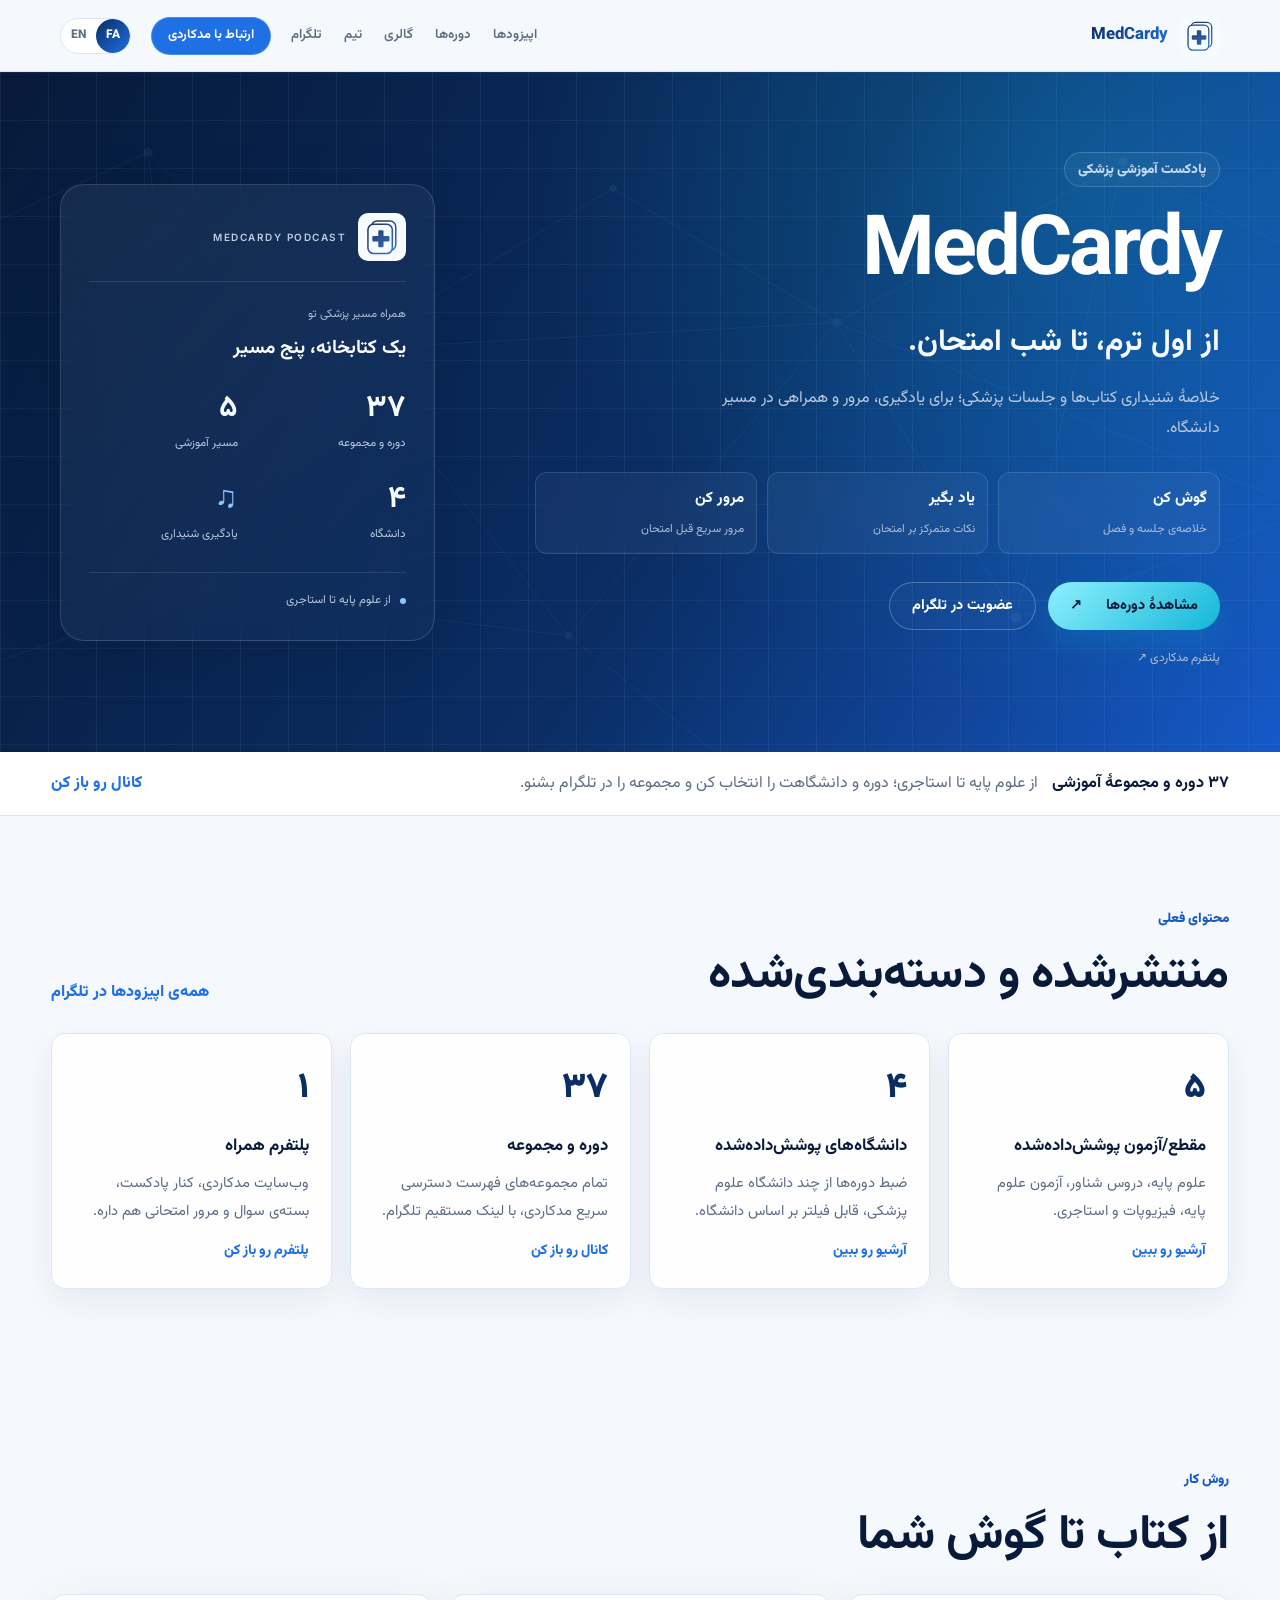
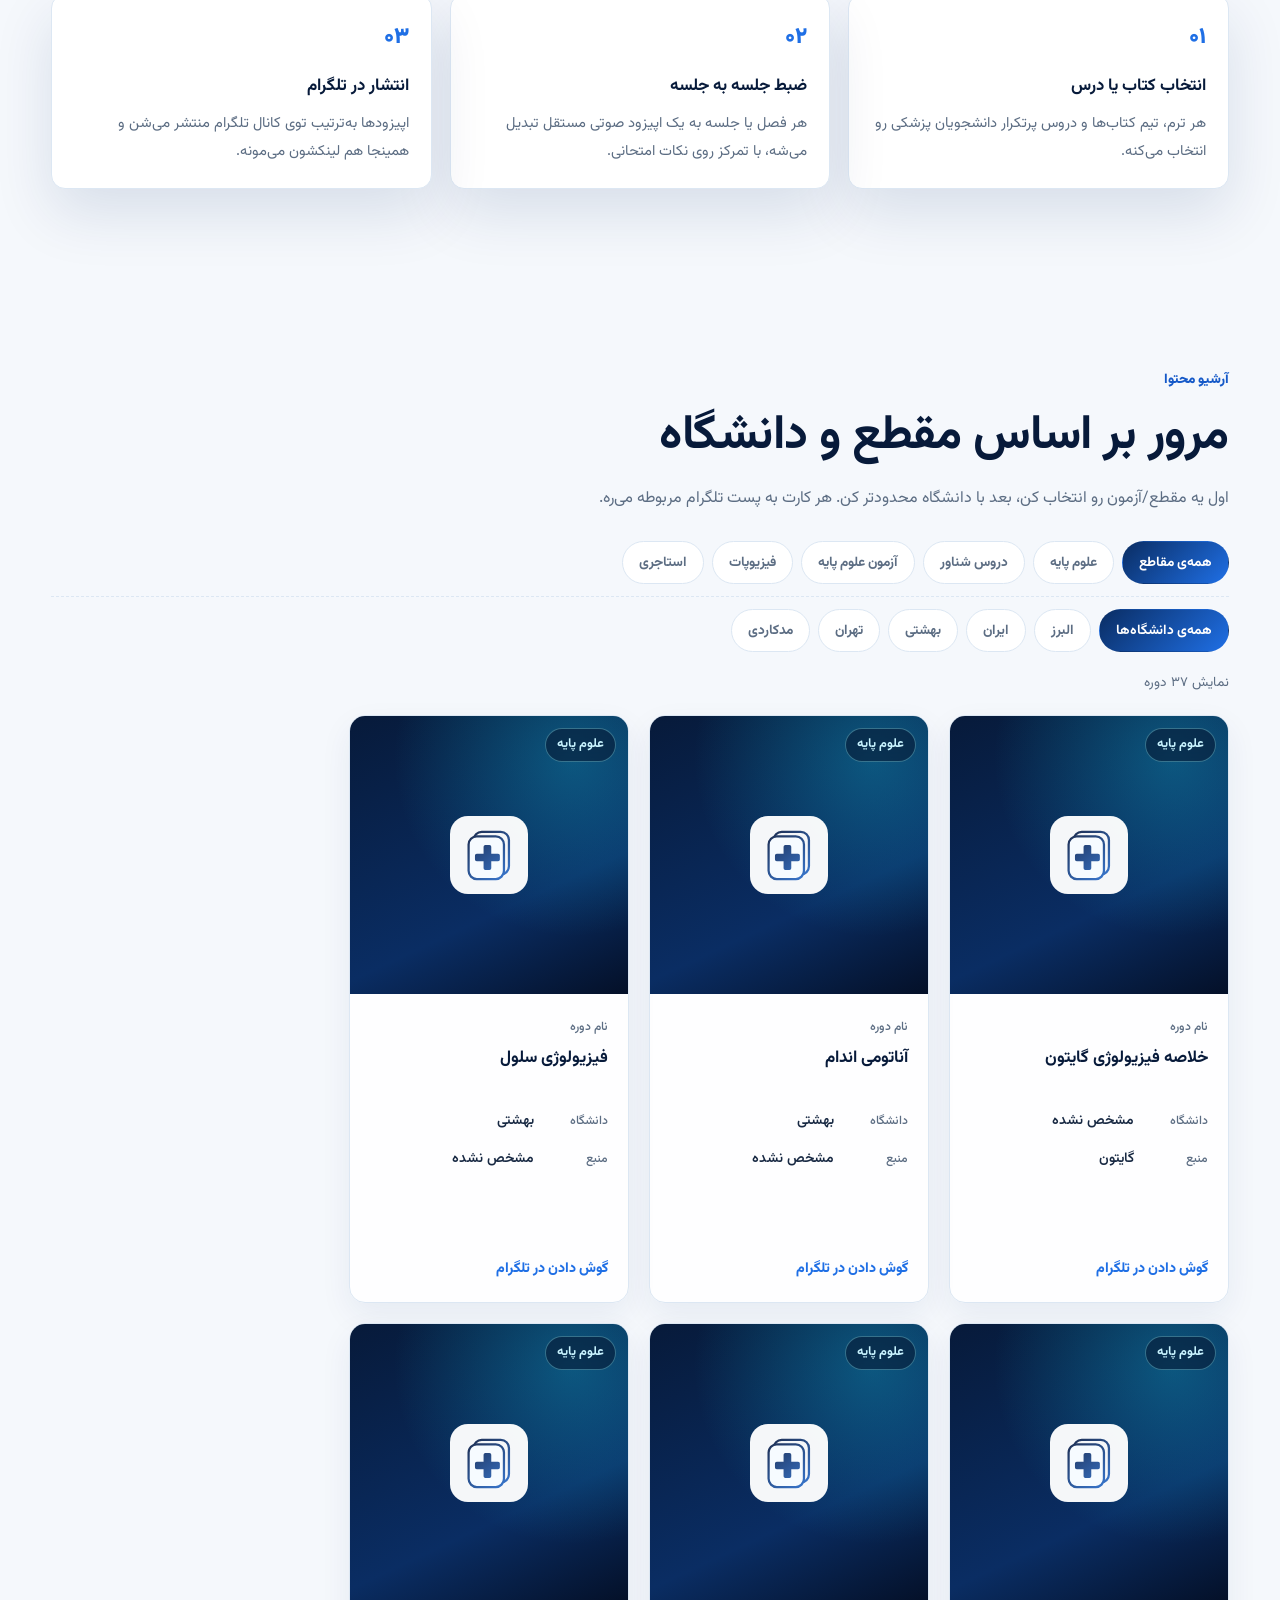
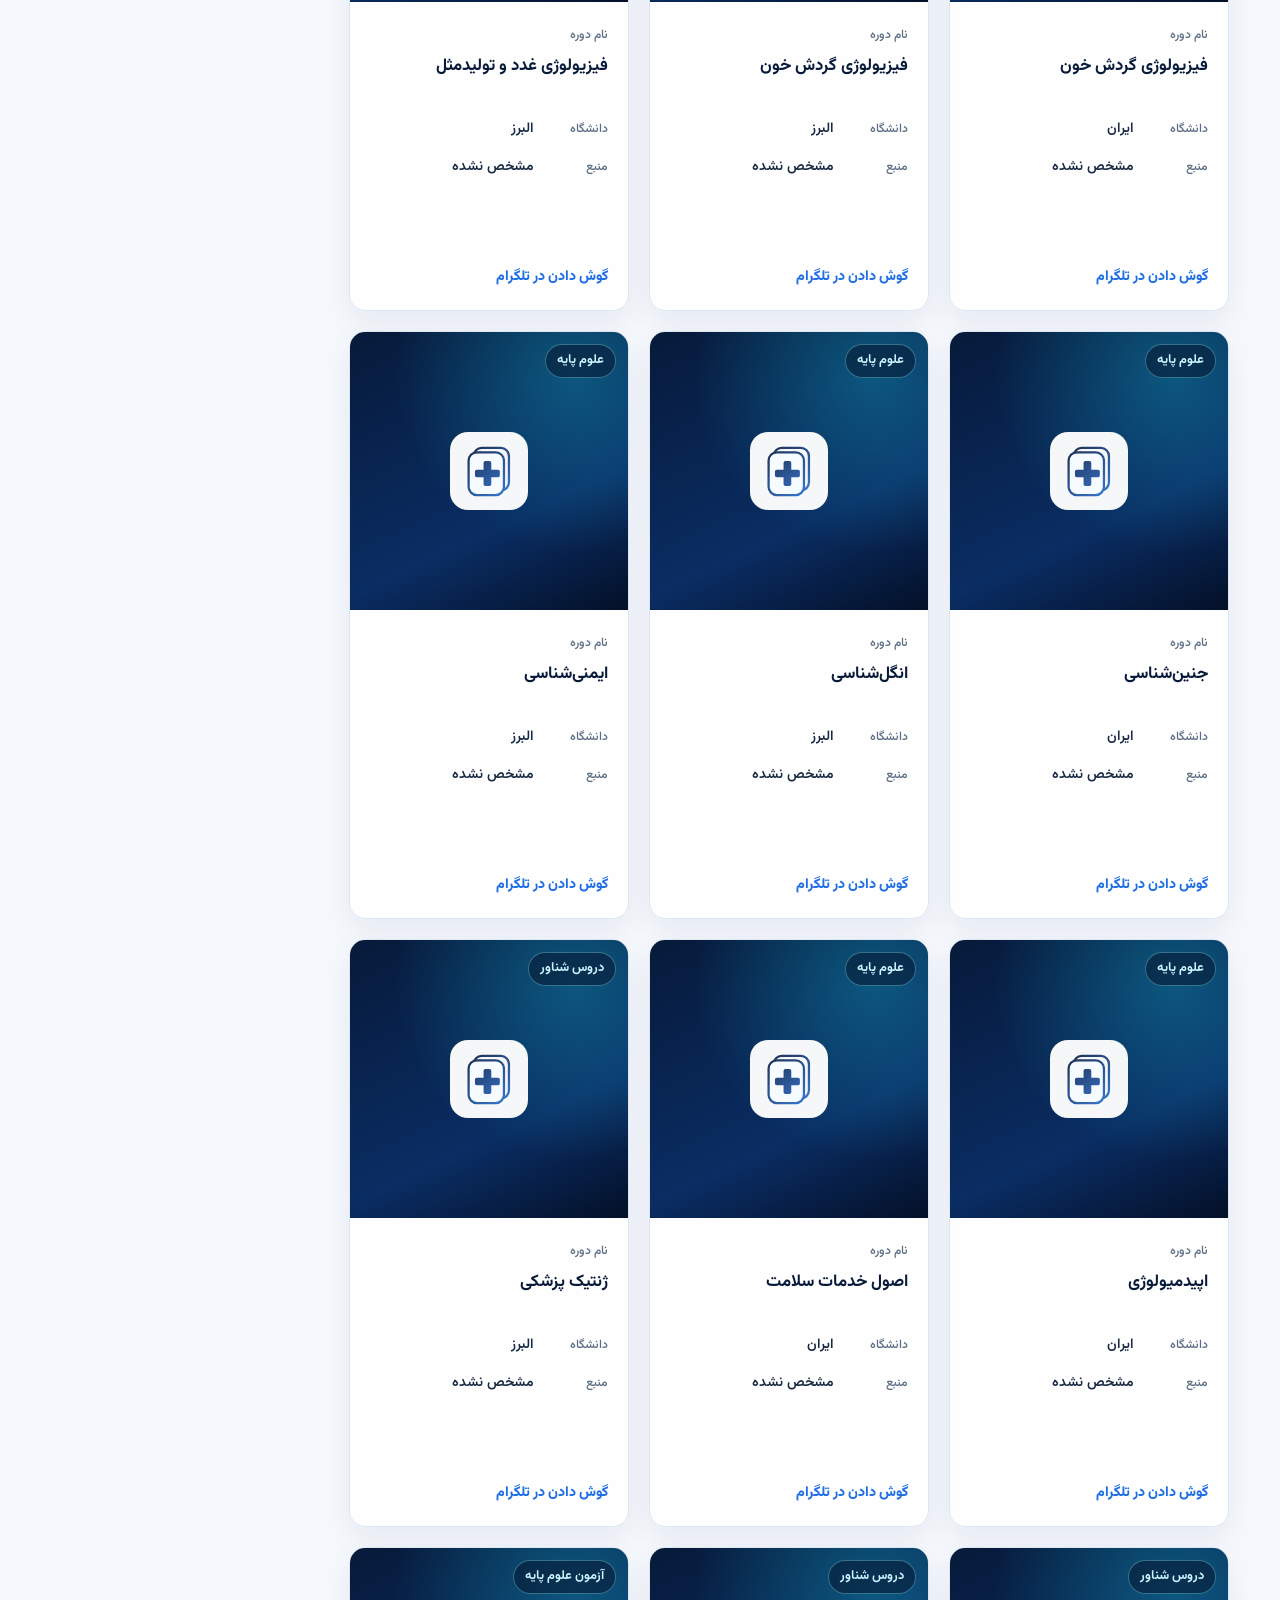
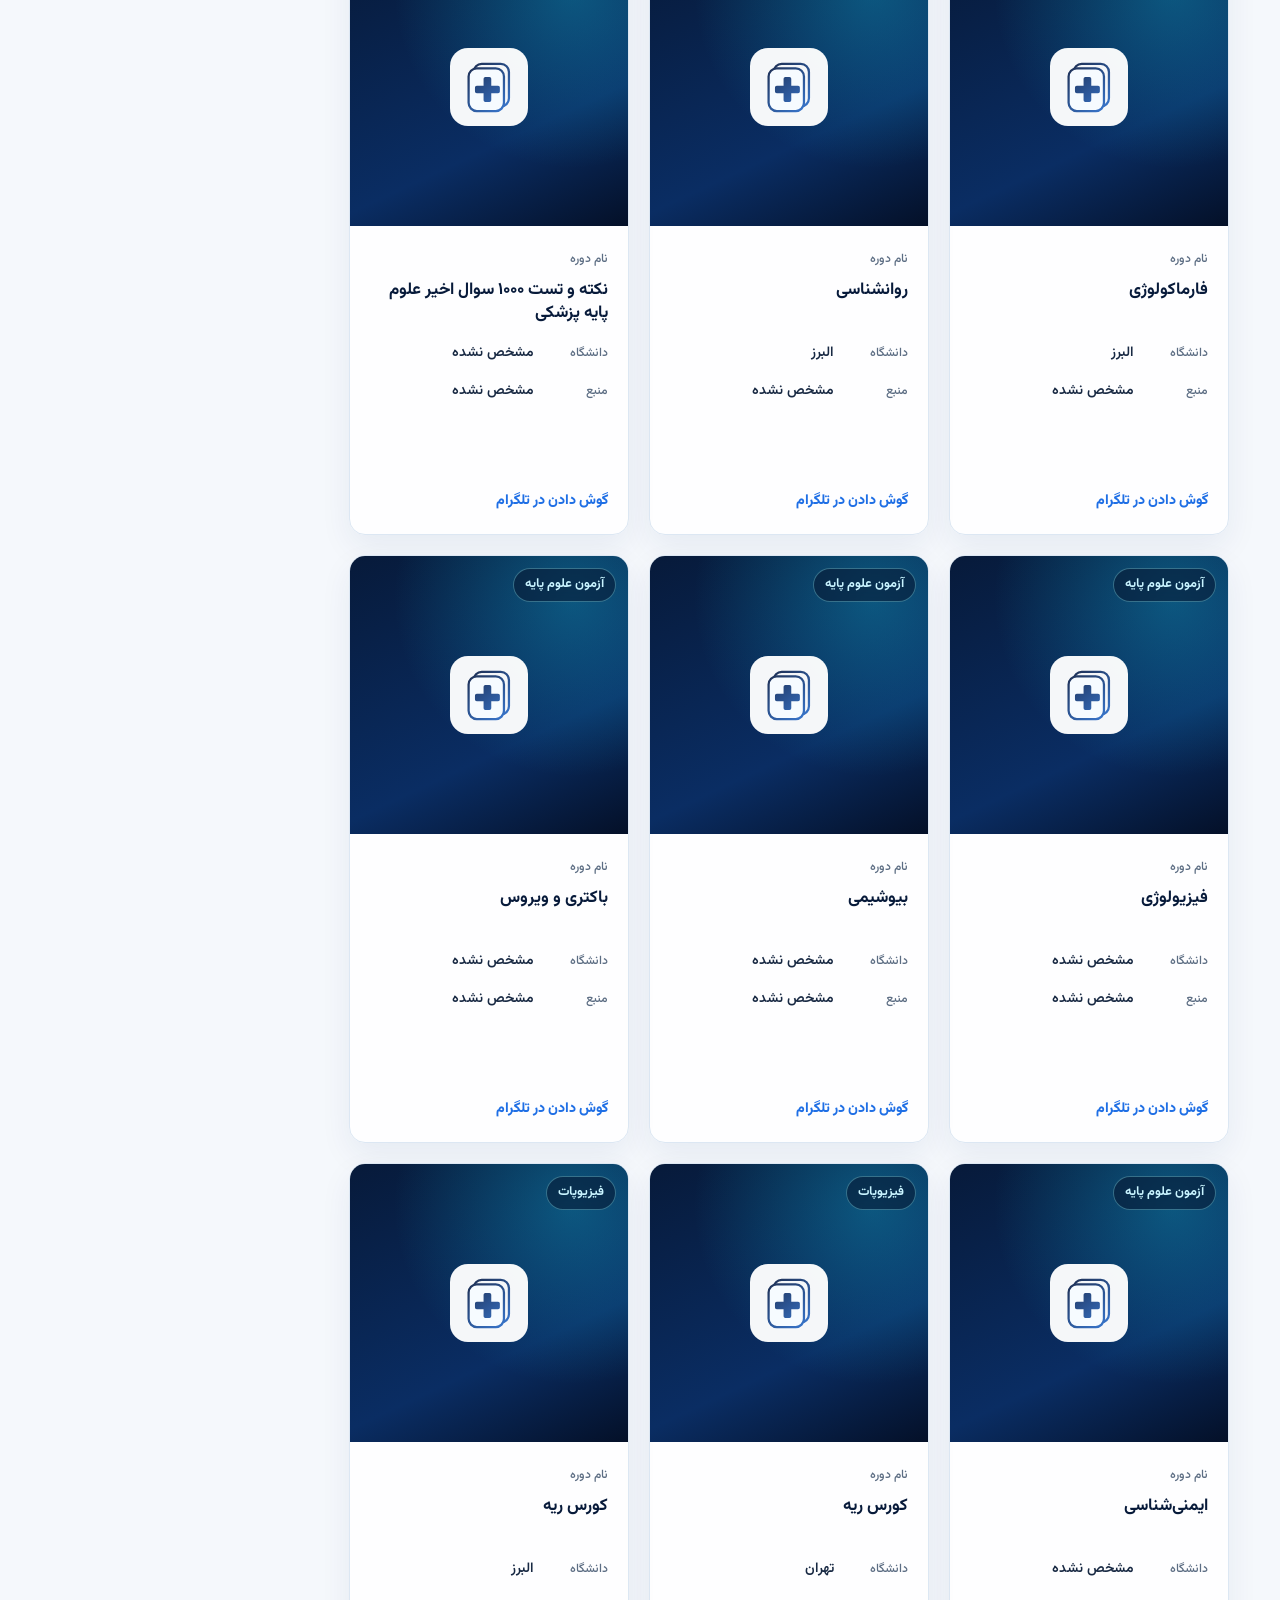
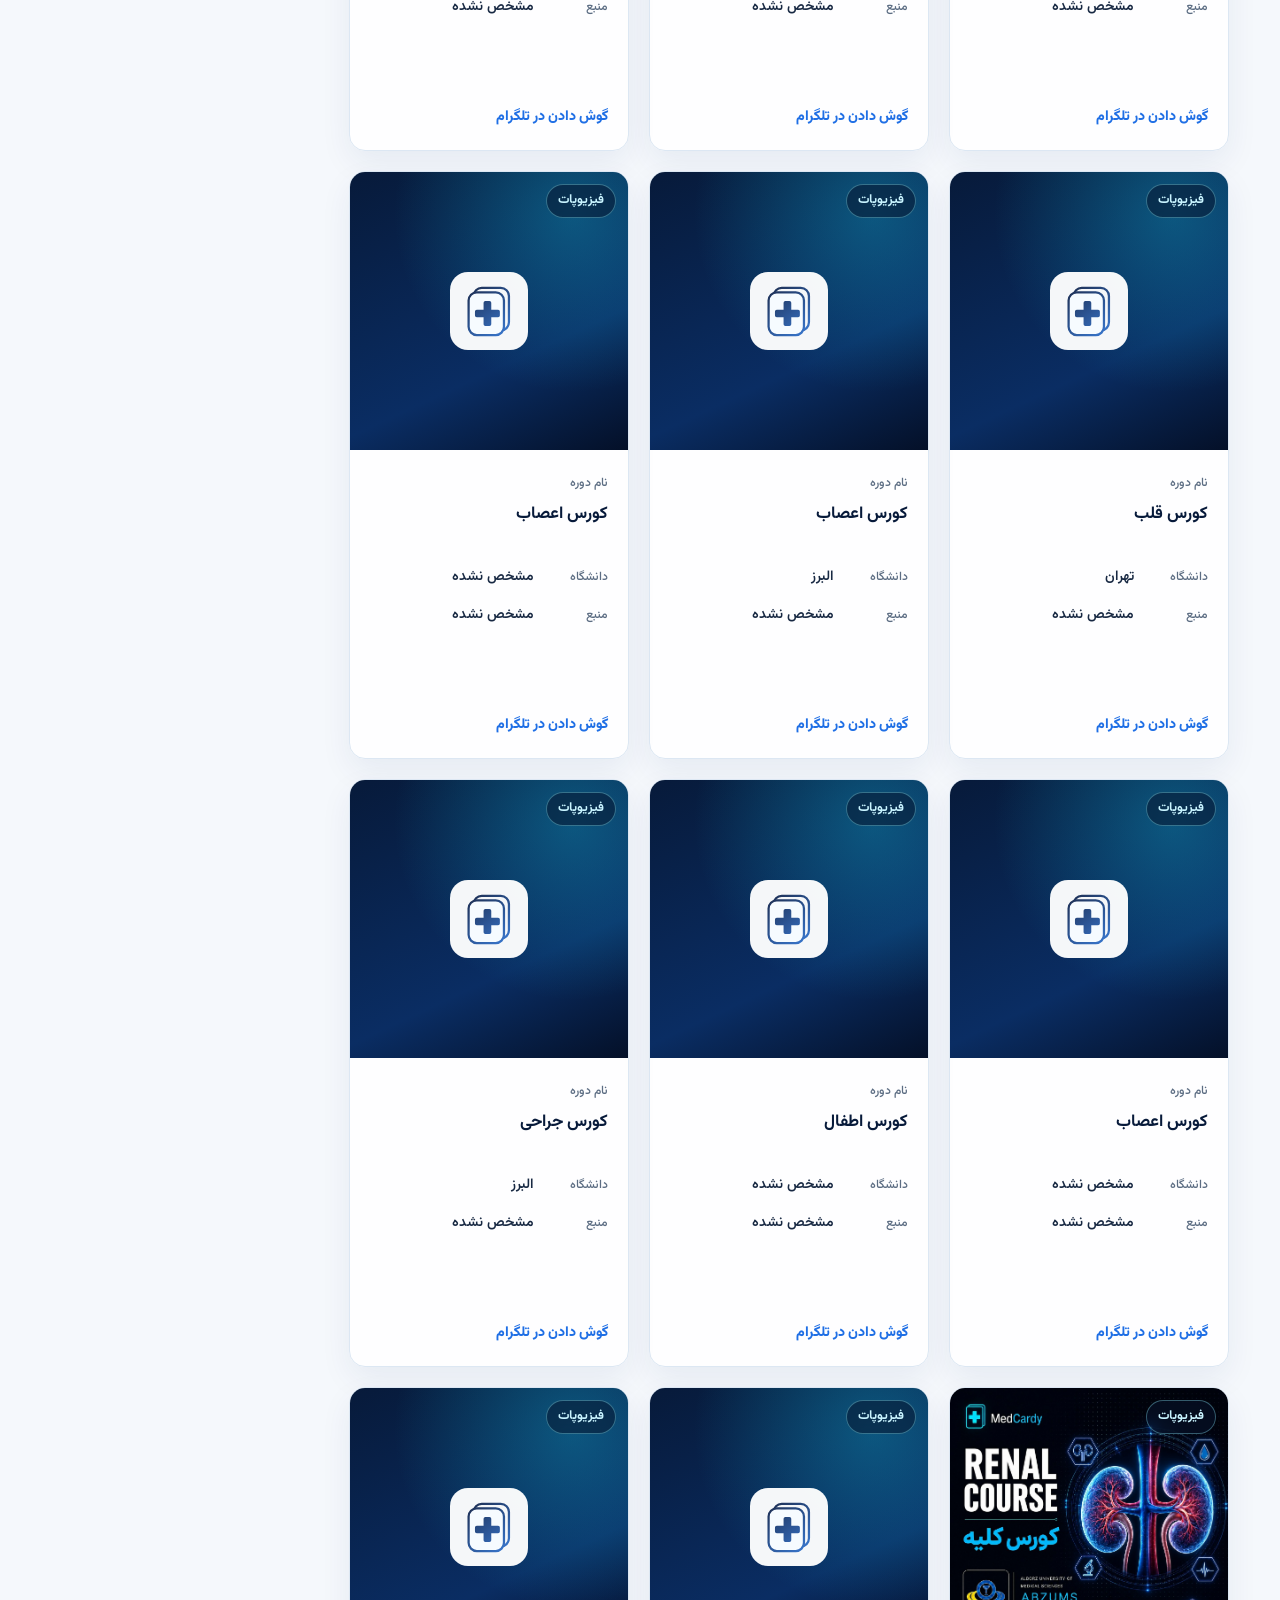
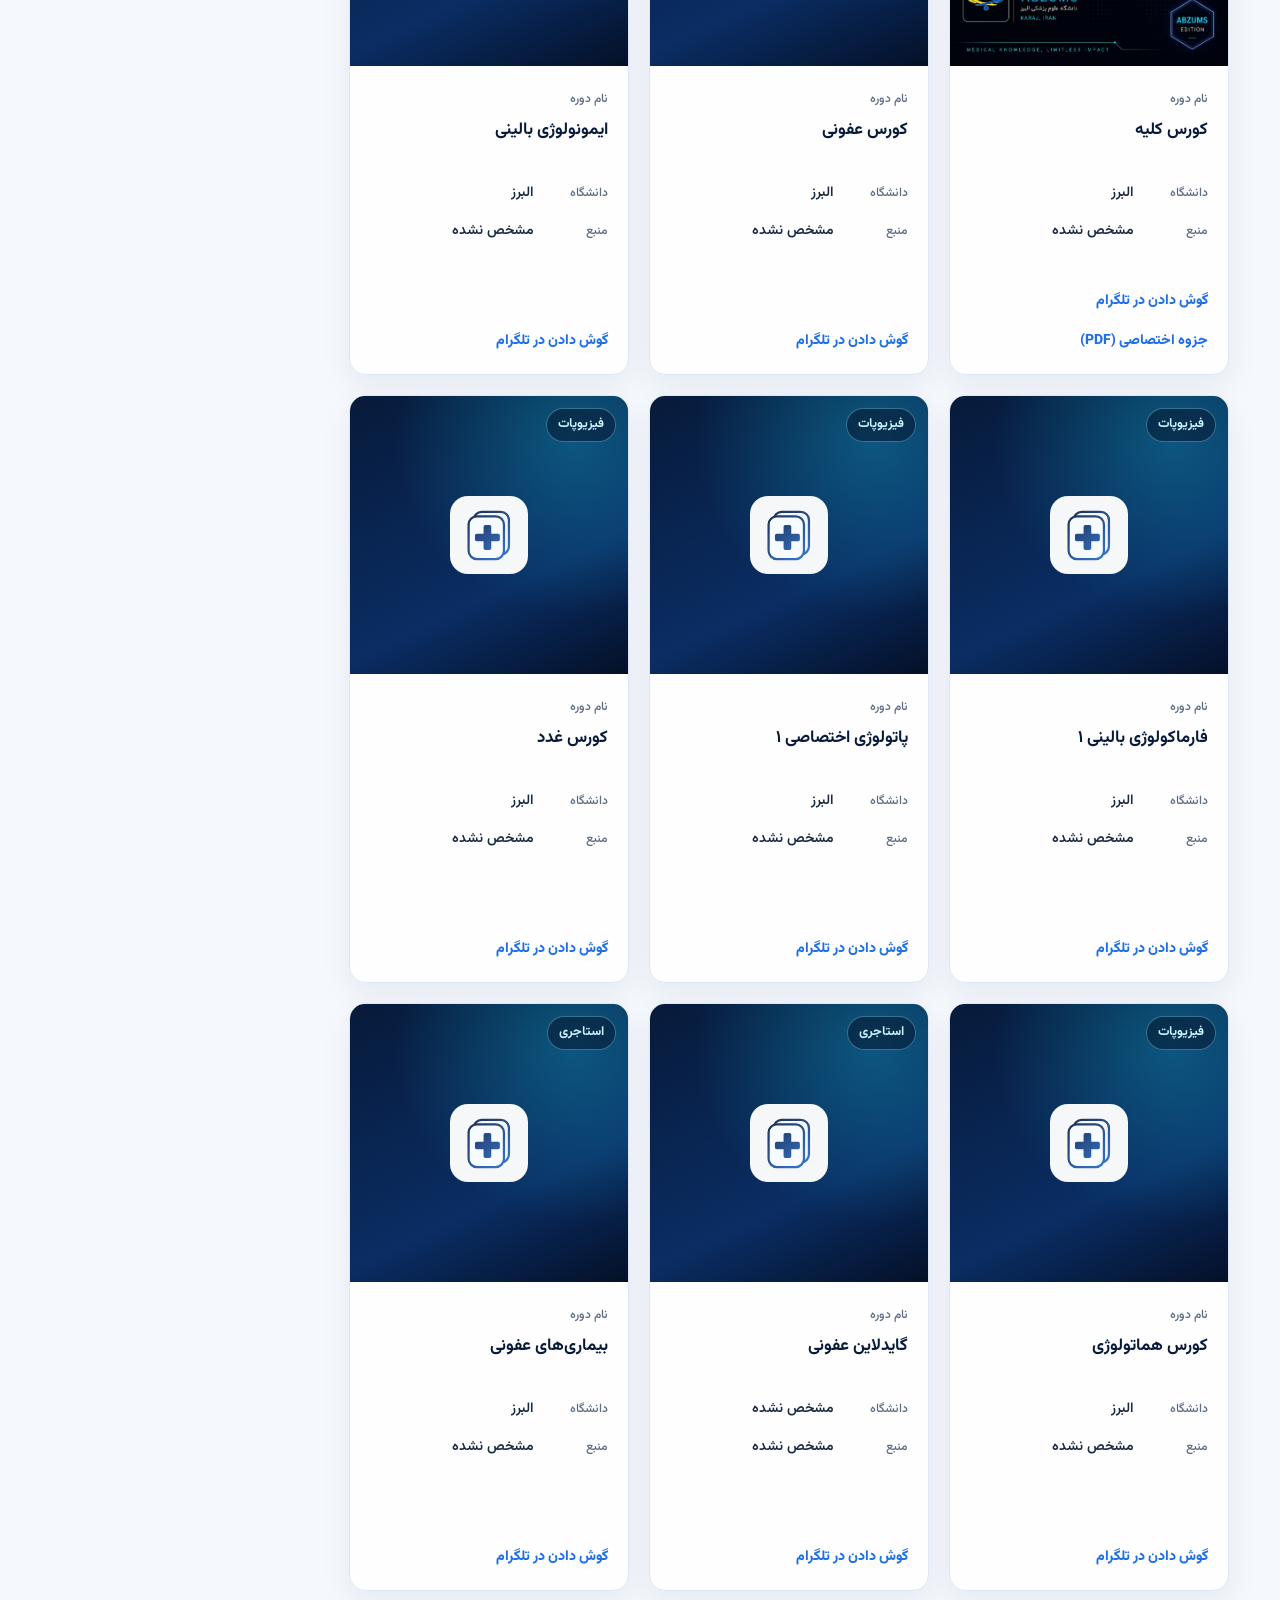
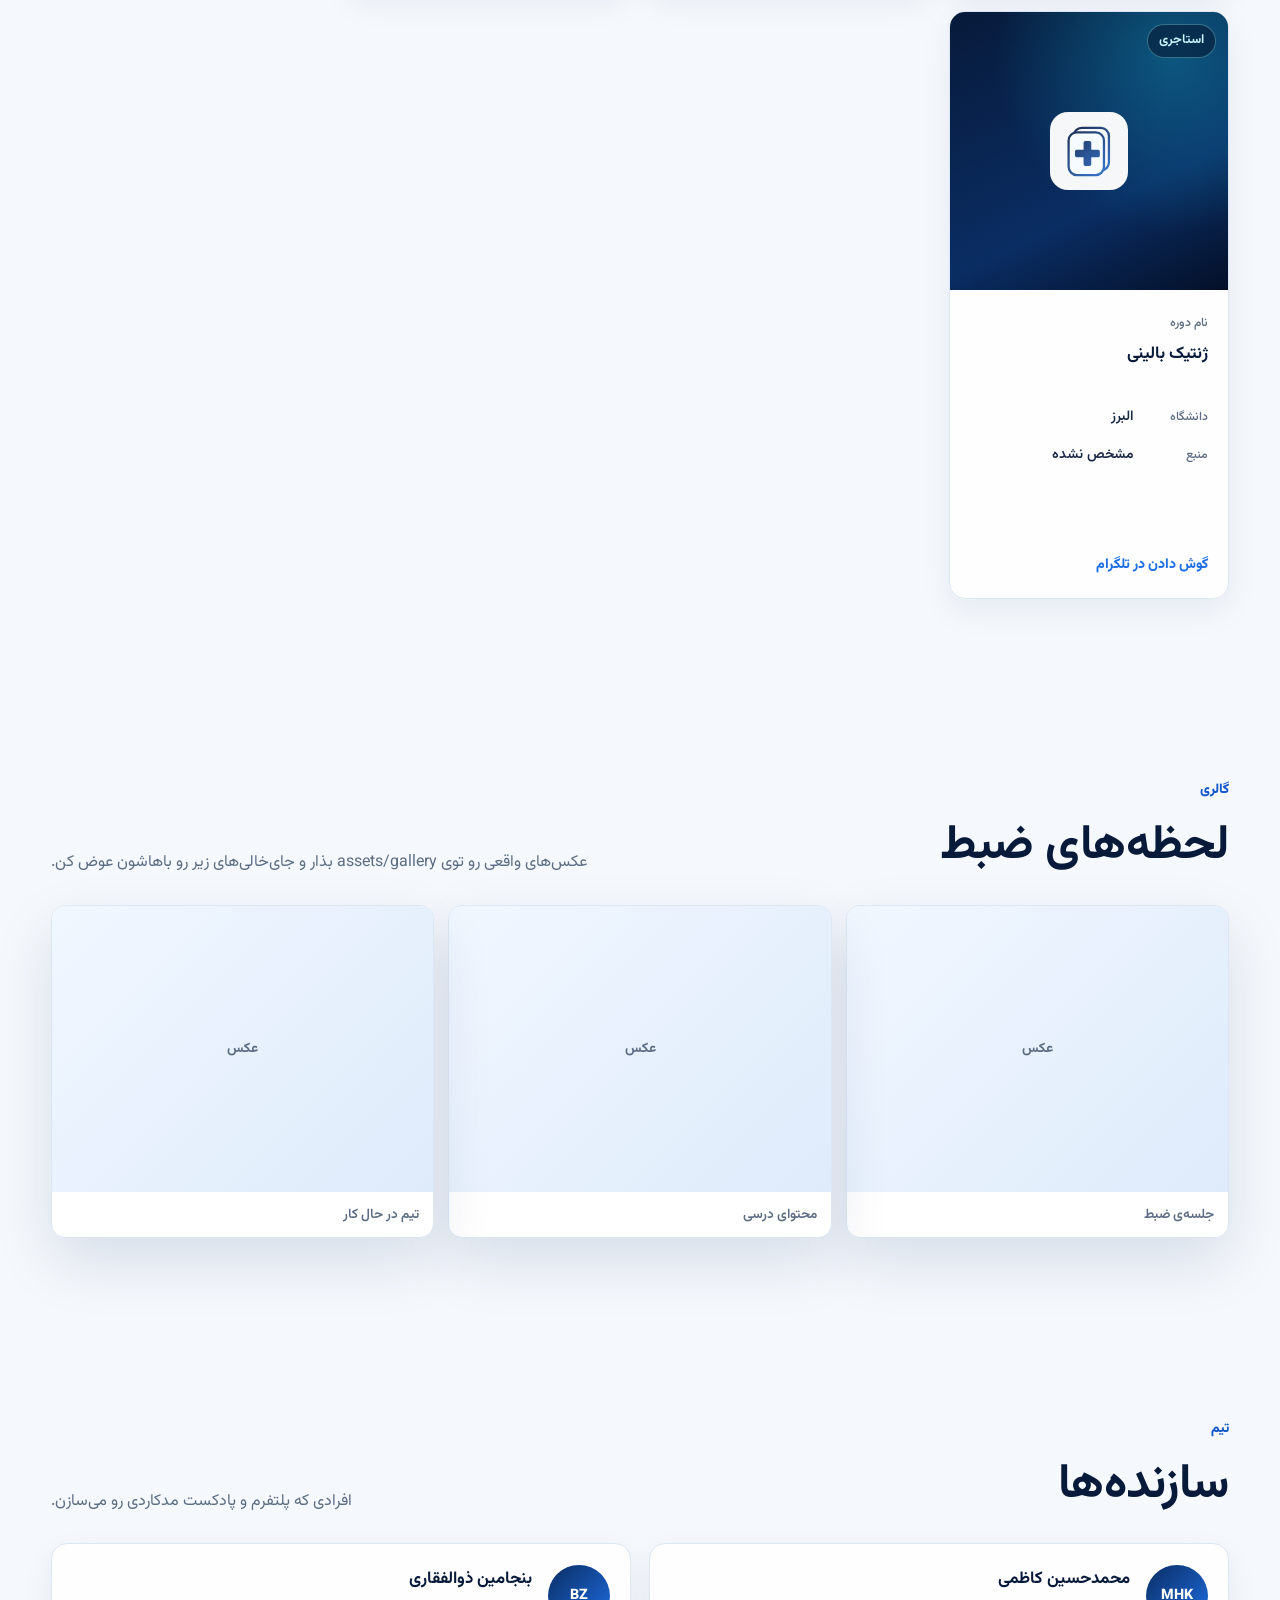
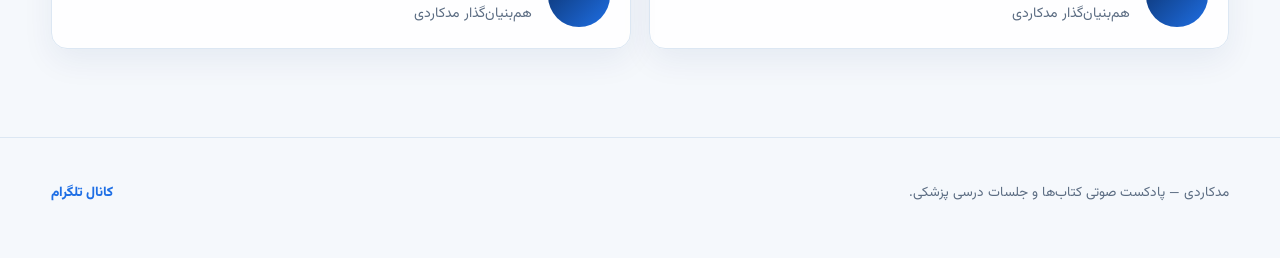
==== commit 1380ad88: "Cover" ====
--- a/index.html
+++ b/index.html
@@ -7,20 +7,20 @@
     <meta name="theme-color" content="#0a2d63">
     <meta property="og:title" content="MedCardy Podcast">
     <meta property="og:description" content="A public home for MedCardy's audio podcast of medical books and course sessions.">
-    <meta property="og:image" content="assets/medcardy-logo.svg?v=reference-2">
+    <meta property="og:image" content="assets/medcardy-logo.svg?v=reference-4">
     <title>MedCardy Podcast</title>
-    <link rel="icon" href="assets/medcardy-logo.svg?v=reference-2" type="image/svg+xml">
+    <link rel="icon" href="assets/medcardy-logo.svg?v=reference-4" type="image/svg+xml">
     <link rel="manifest" href="site.webmanifest">
     <link rel="preconnect" href="https://fonts.googleapis.com">
     <link rel="preconnect" href="https://fonts.gstatic.com" crossorigin>
     <link rel="stylesheet" href="https://fonts.googleapis.com/css2?family=Vazirmatn:wght@400;500;600;700;800;900&family=Inter:wght@400;500;600;700;800;900&display=swap">
-    <link rel="stylesheet" href="styles.css?v=reference-2">
+    <link rel="stylesheet" href="styles.css?v=reference-4">
   </head>
   <body>
     <a class="skip-link" href="#episodes" data-i18n="skip">Skip to content</a>
     <header class="site-header" aria-label="Site header" data-i18n-aria-label="labels.siteHeader">
       <a class="brand" href="#top" aria-label="MedCardy Podcast home" data-i18n-aria-label="labels.home">
-        <img src="assets/medcardy-logo.svg?v=reference-2" alt="" width="40" height="40">
+        <img src="assets/medcardy-logo.svg?v=reference-4" alt="" width="40" height="40">
         <span>MedCardy</span>
       </a>
       <div class="header-actions">
@@ -57,7 +57,7 @@
             <a class="hero-platform" href="https://medcardy.com" data-i18n="hero.platform">پلتفرم مدکاردی ↗</a>
           </div>
           <aside class="hero-overview" aria-labelledby="overview-title">
-            <div class="overview-brand"><img src="assets/medcardy-logo.svg?v=reference-2" alt="" width="48" height="48"><span dir="ltr">MEDCARDY PODCAST</span></div>
+            <div class="overview-brand"><img src="assets/medcardy-logo.svg?v=reference-4" alt="" width="48" height="48"><span dir="ltr">MEDCARDY PODCAST</span></div>
             <p class="overview-kicker" data-i18n="hero.overviewKicker">همراه مسیر پزشکی تو</p>
             <h2 id="overview-title" data-i18n="hero.overviewTitle">یک کتابخانه، پنج مسیر</h2>
             <div class="overview-stats"><div><strong data-number-en="37" data-number-fa="۳۷">۳۷</strong><span data-i18n="hero.courseCount">دوره و مجموعه</span></div><div><strong data-number-en="5" data-number-fa="۵">۵</strong><span data-i18n="hero.pathCount">مسیر آموزشی</span></div><div><strong data-number-en="4" data-number-fa="۴">۴</strong><span data-i18n="hero.universityCount">دانشگاه</span></div><div><strong class="overview-audio" aria-hidden="true">♫</strong><span data-i18n="hero.audioFormat">یادگیری شنیداری</span></div></div>
@@ -206,6 +206,6 @@
       <a href="https://t.me/medcardy_podcast" data-i18n="footer.telegram">Telegram channel</a>
     </footer>
 
-    <script src="script.js?v=reference-2"></script>
+    <script src="script.js?v=reference-4"></script>
   </body>
 </html>
--- a/styles.css
+++ b/styles.css
@@ -1016,7 +1016,7 @@
   .hero-brand { gap: 14px; }
   .hero-brand > img { width: 60px; height: 60px; border-radius: 16px; padding: 7px; }
   .hero-brand h1 { font-size: clamp(2.1rem, 9vw, 4rem); }
-  .archive-cover { aspect-ratio: 4 / 3; }
+  .archive-cover { aspect-ratio: 1 / 1; }
   .section-heading, .section-heading > div, .repo-tools { min-width: 0; }
 }
 @media (prefers-reduced-motion: reduce) {
@@ -1031,8 +1031,8 @@
   justify-content: start;
   align-items: start;
 }
-.archive-card { width: 280px; height: 500px; }
-.archive-cover { aspect-ratio: auto; height: 190px; flex: 0 0 190px; }
+.archive-card { width: 280px; height: 588px; }
+.archive-cover { width: 100%; aspect-ratio: 1 / 1; height: auto; flex: 0 0 auto; }
 .archive-body { min-height: 0; }
 .archive-body h3 { min-height: 2.8em; line-height: 1.4; }
 .archive-section .section-heading { display: block; }
@@ -1152,3 +1152,14 @@
   .hero-overview { padding: 23px; }
   .overview-stats { gap: 20px; }
 }
+/* Course information has three consistently placed fields. */
+.archive-body { gap: 14px; }
+.course-field-label, .course-fields dt { color: var(--muted); font-size: .76rem; font-weight: 500; }
+.course-name h3 { margin-top: 5px; min-height: 2.8em; }
+.course-fields { display: grid; gap: 13px; margin: 0; }
+.course-fields > div { display: grid; grid-template-columns: 66px minmax(0,1fr); align-items: baseline; gap: 8px; }
+.course-fields dd { margin: 0; color: var(--ink); font-size: .87rem; font-weight: 600; overflow-wrap: anywhere; }
+
+/* Square artwork stays fully visible without cropping. */
+.archive-cover.has-cover { background: var(--paper); padding: 0; }
+.course-cover-image { display: block; position: absolute; inset: 0; width: 100%; height: 100%; object-fit: contain; }
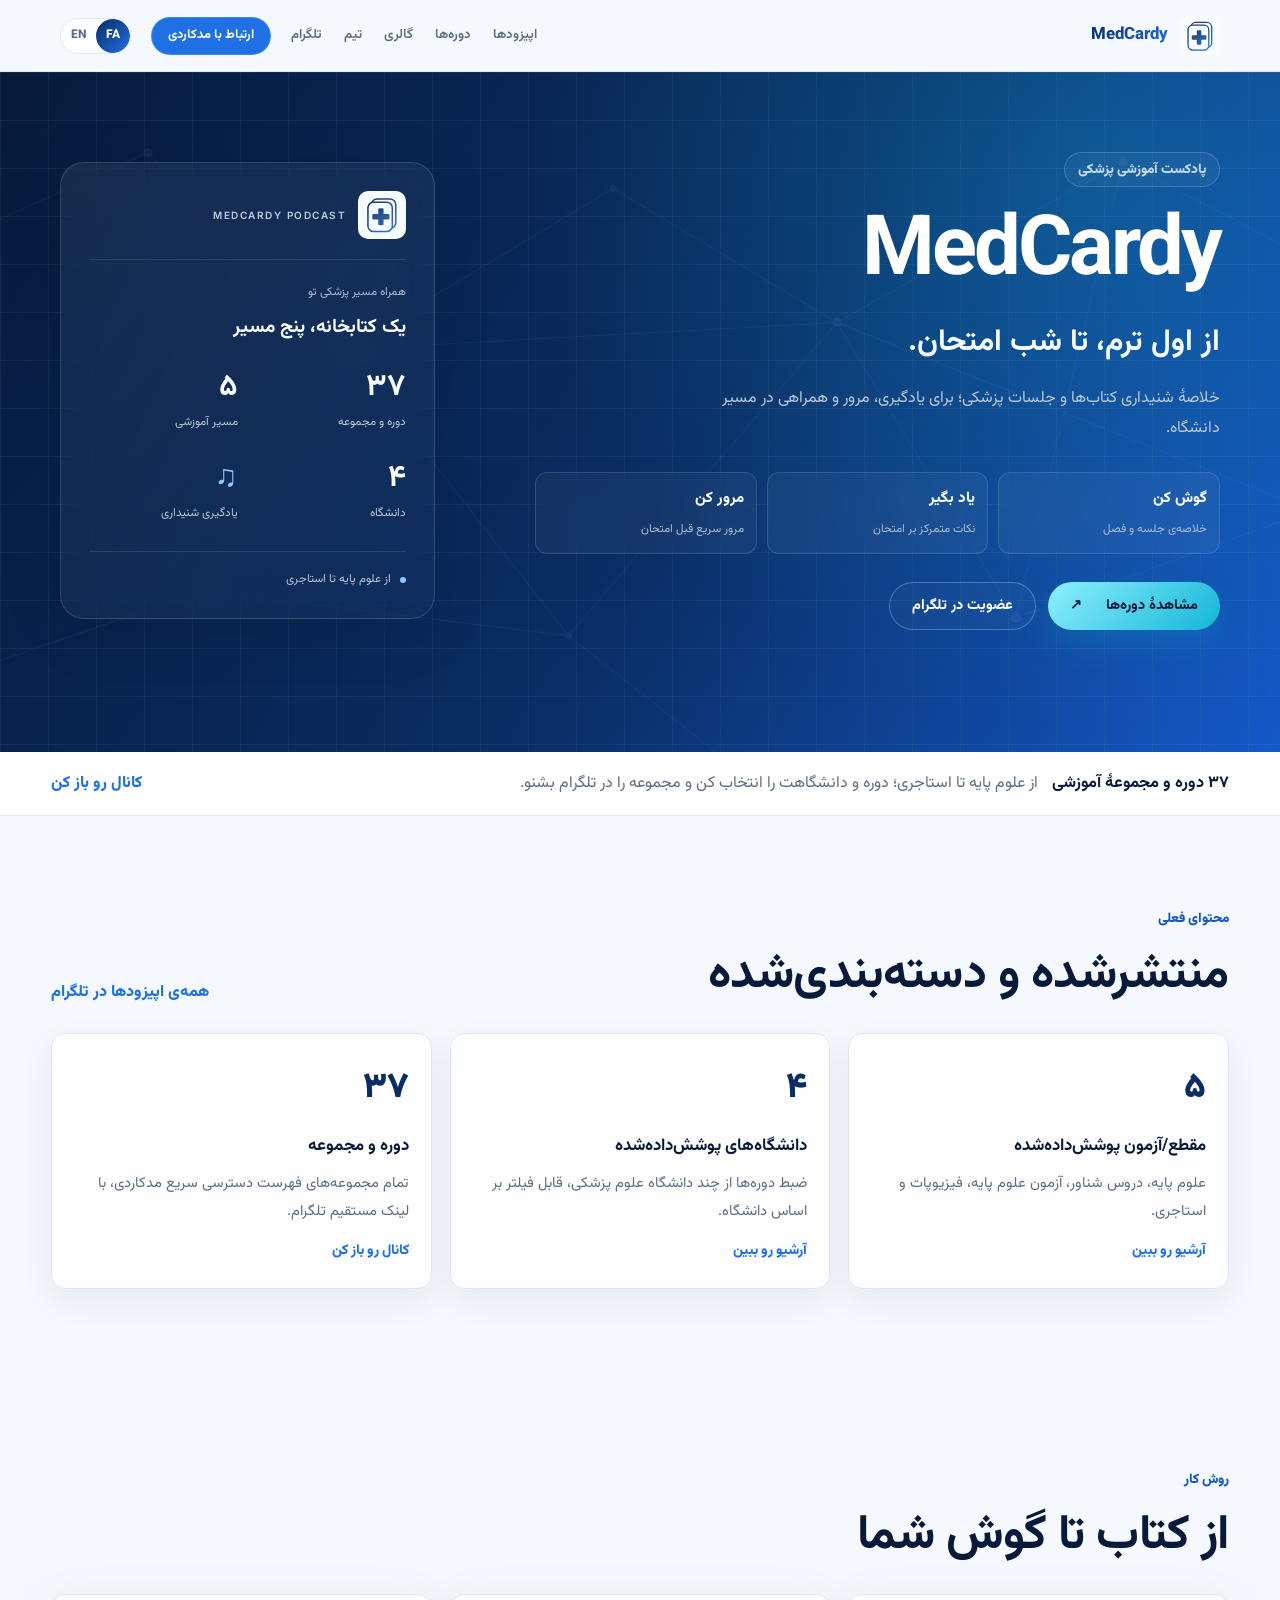
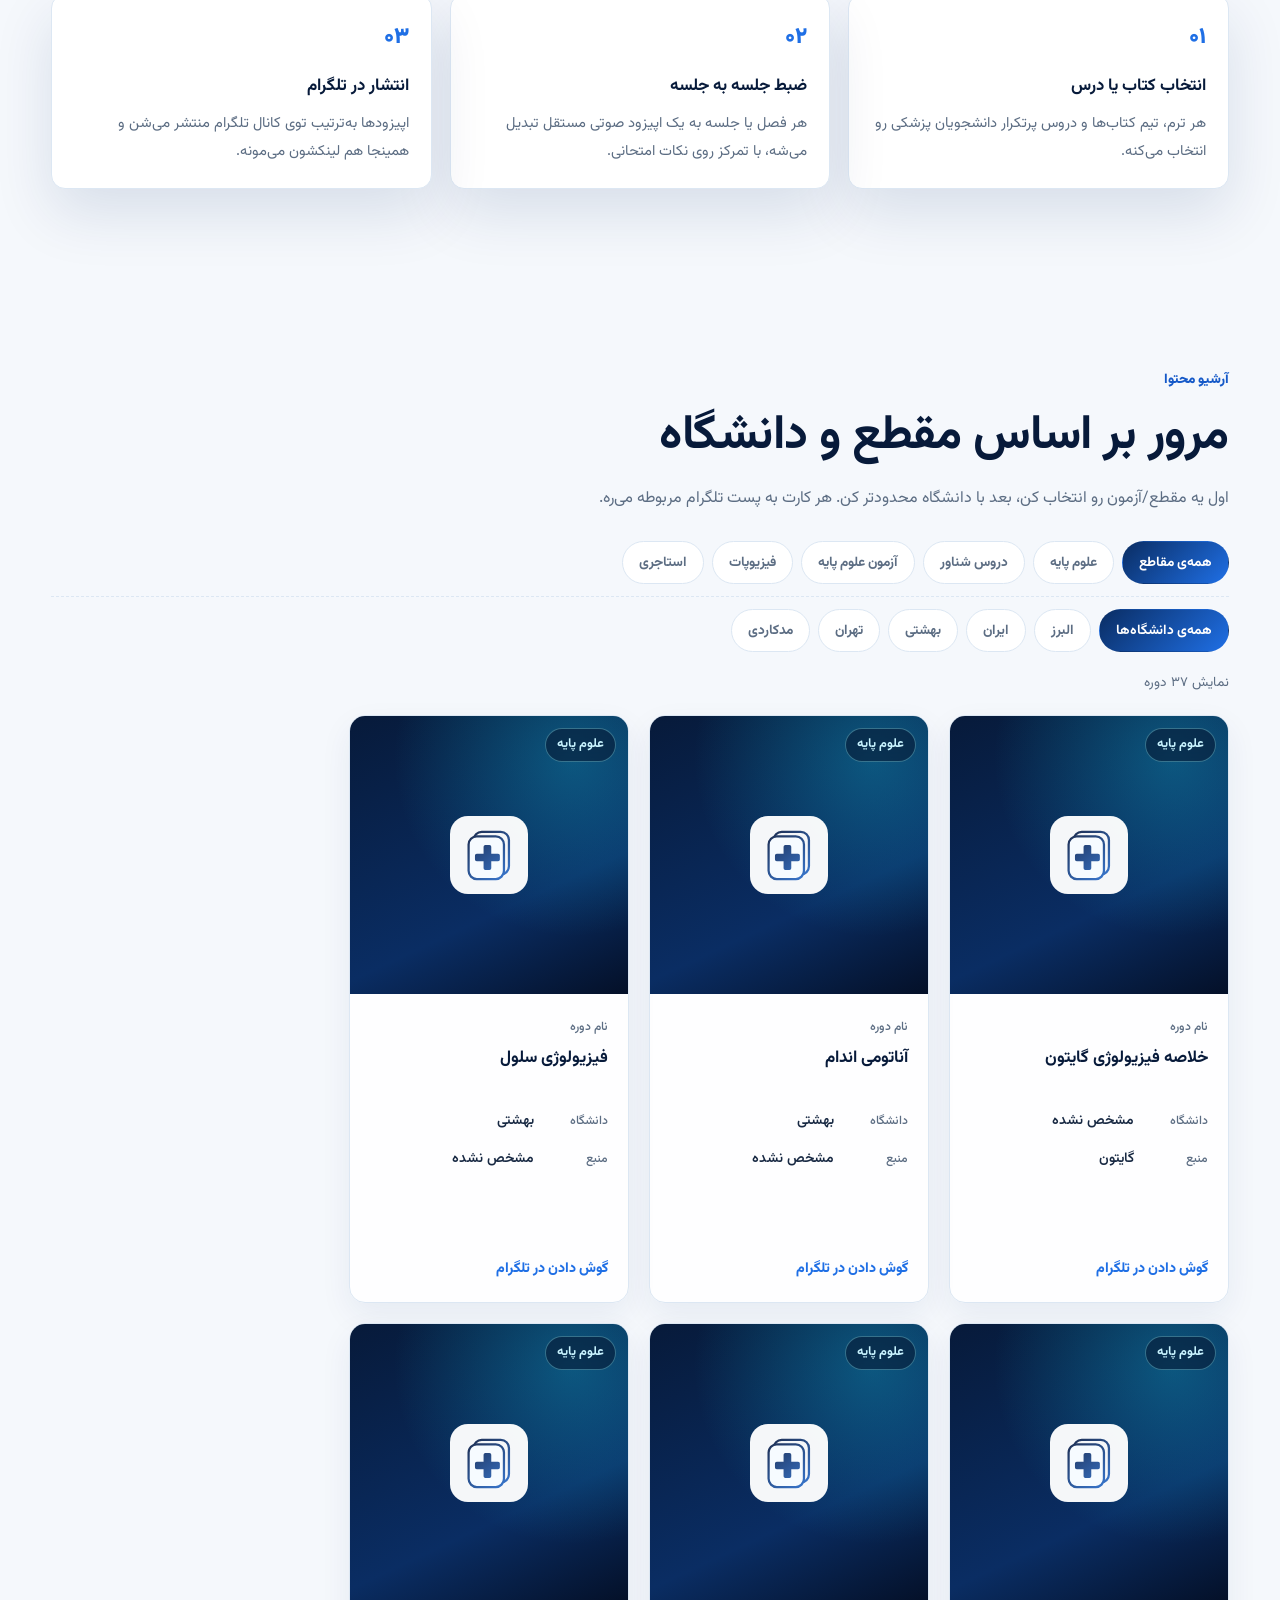
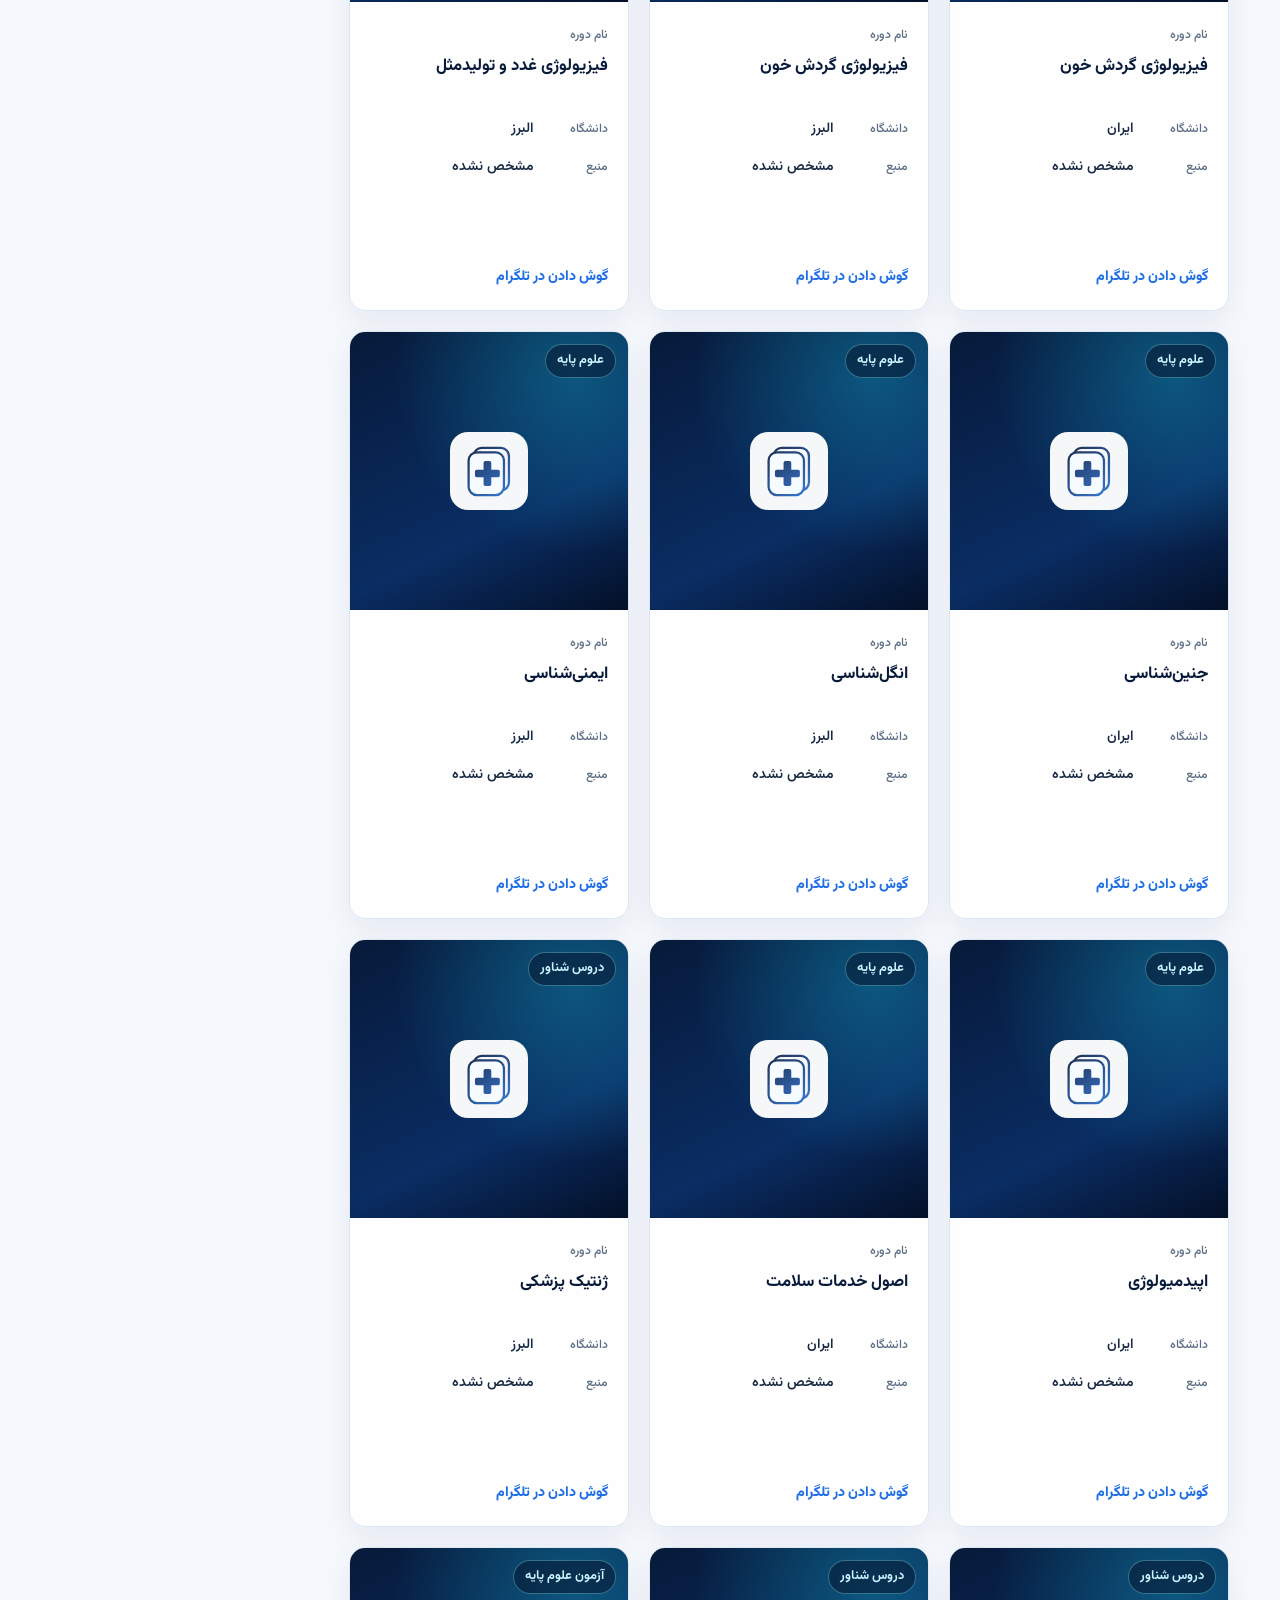
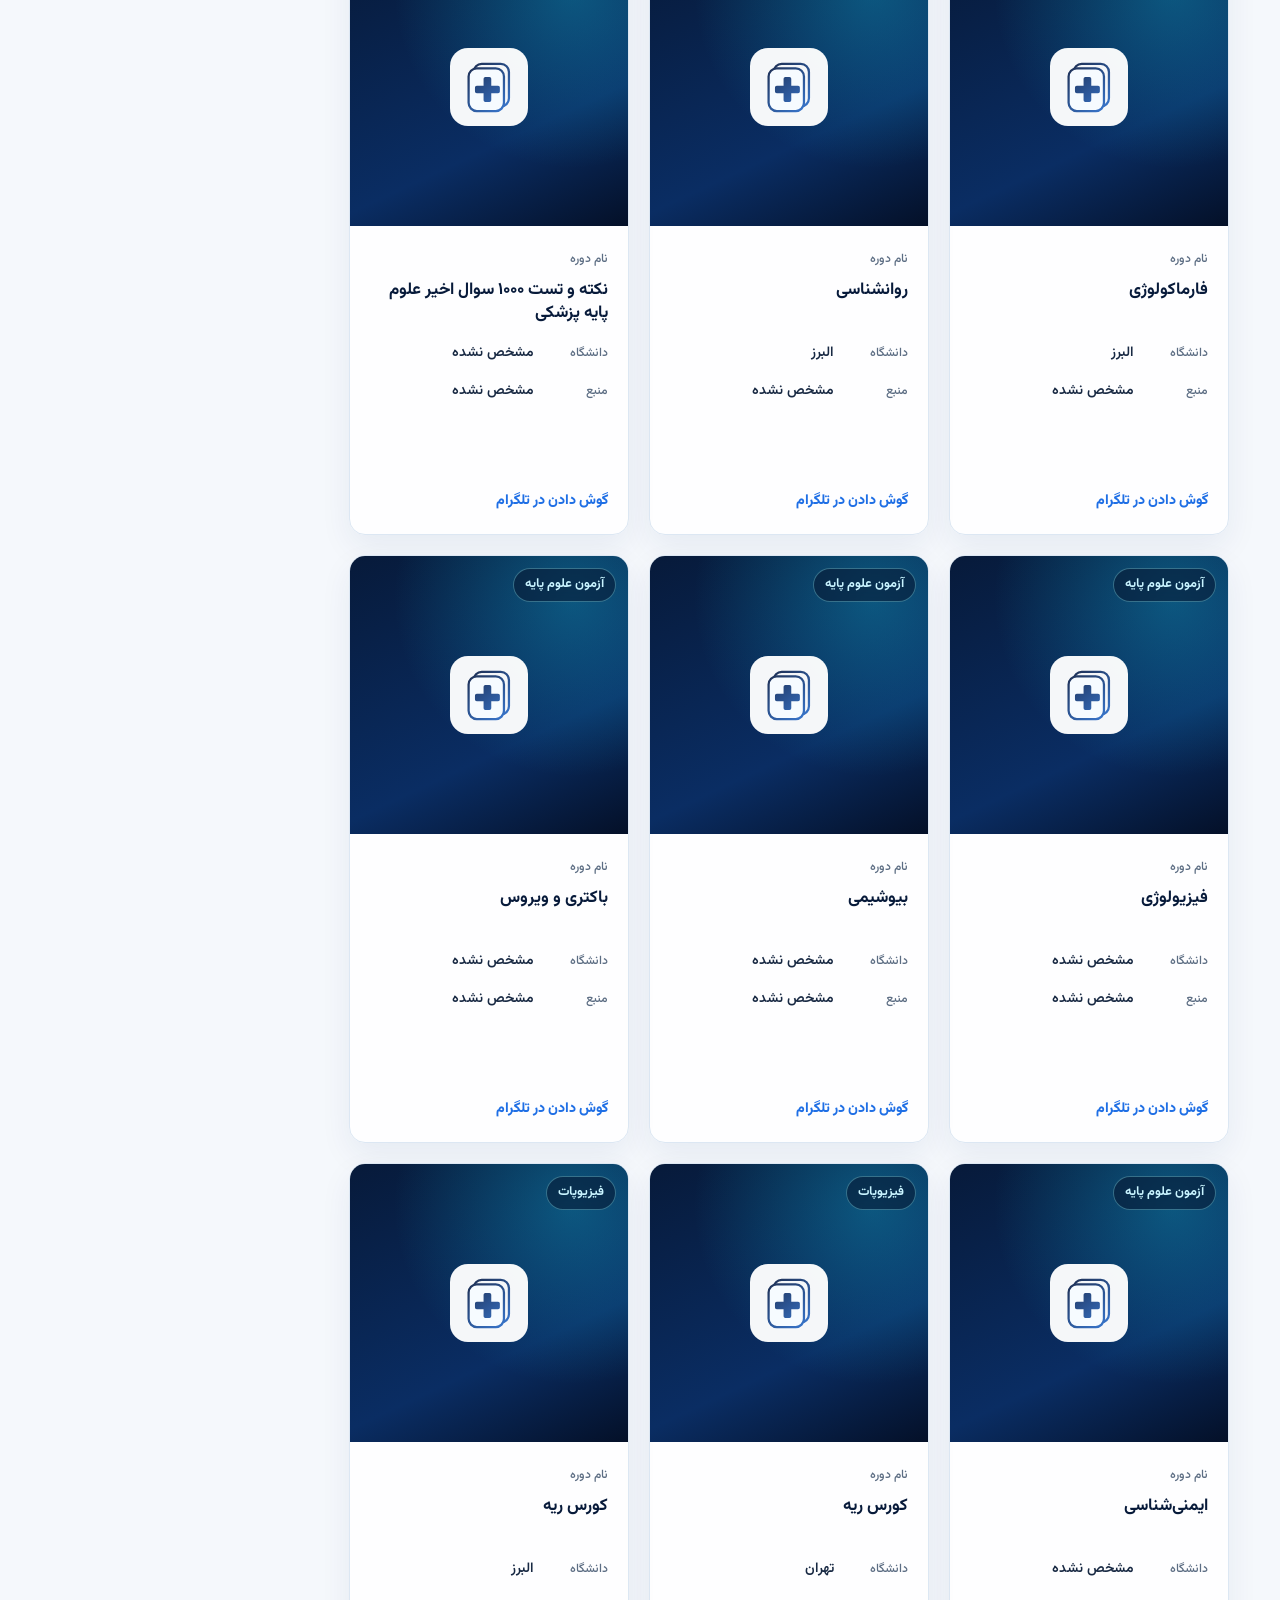
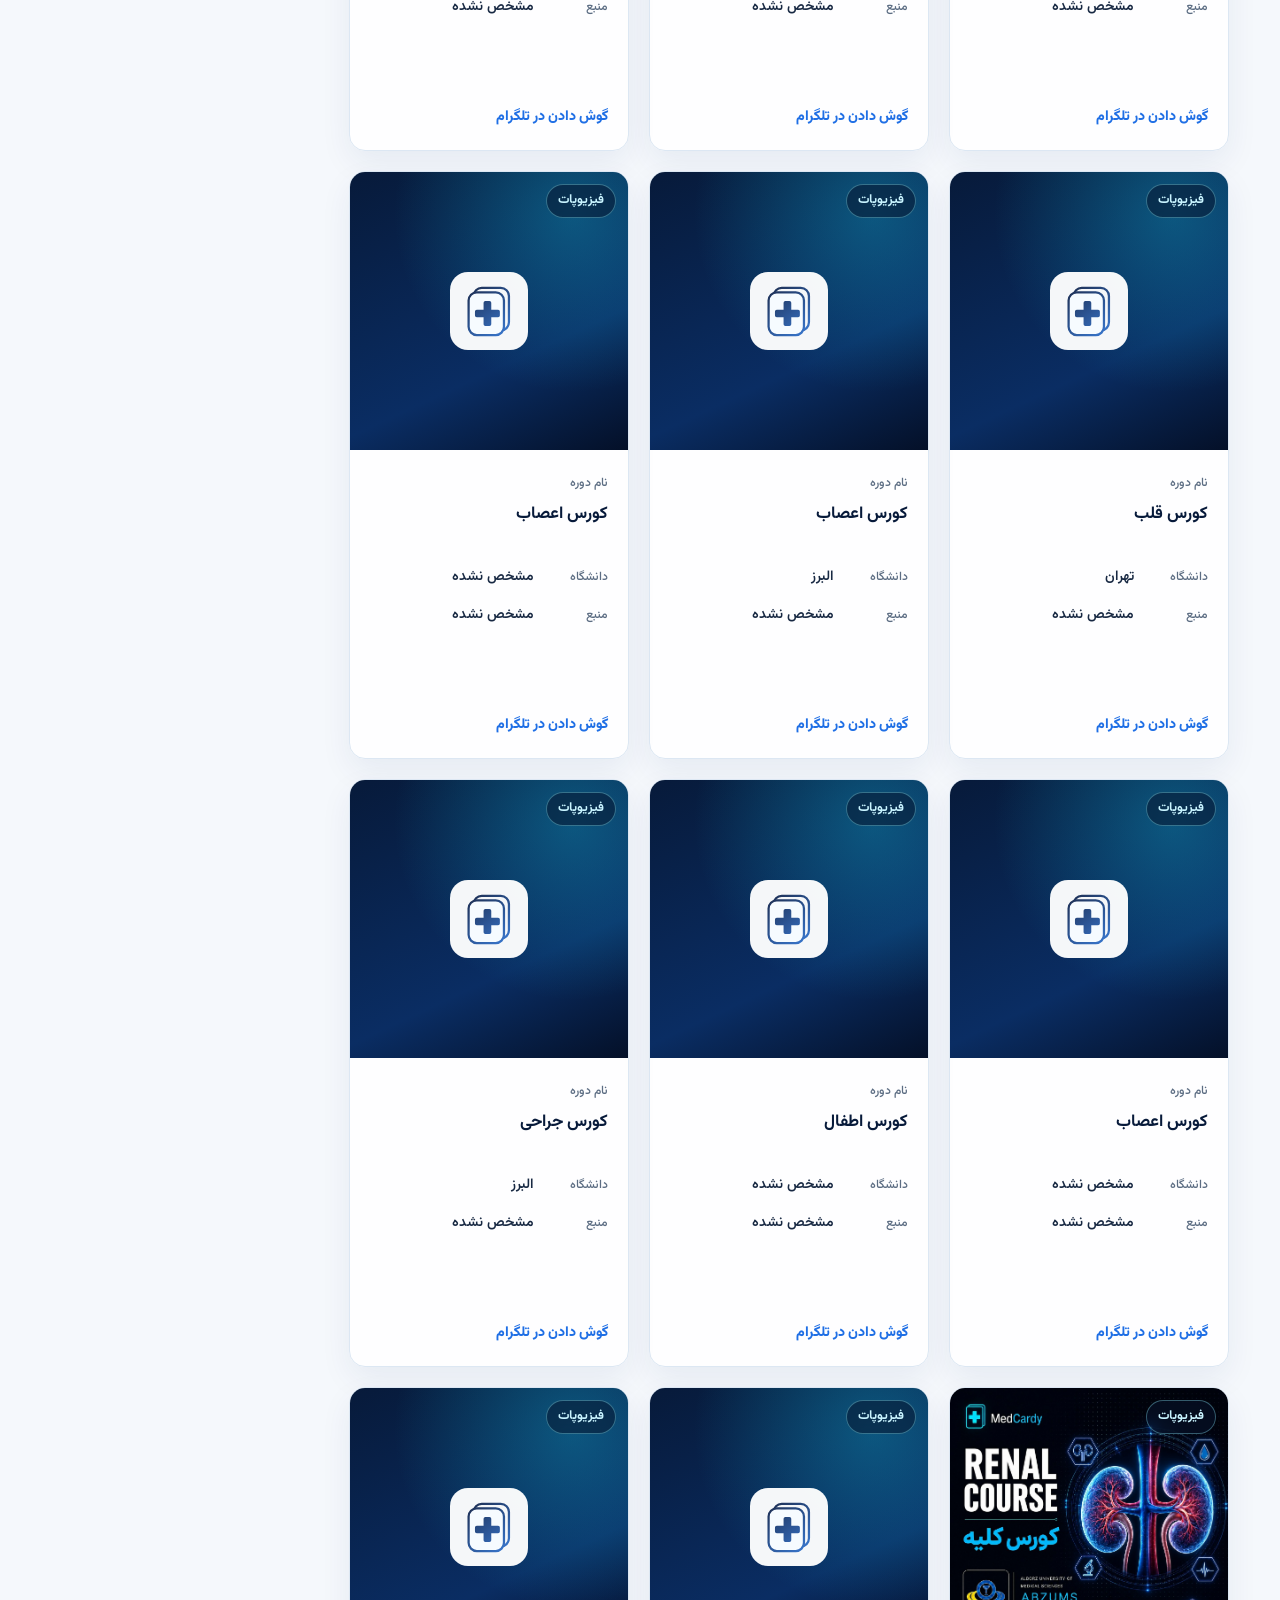
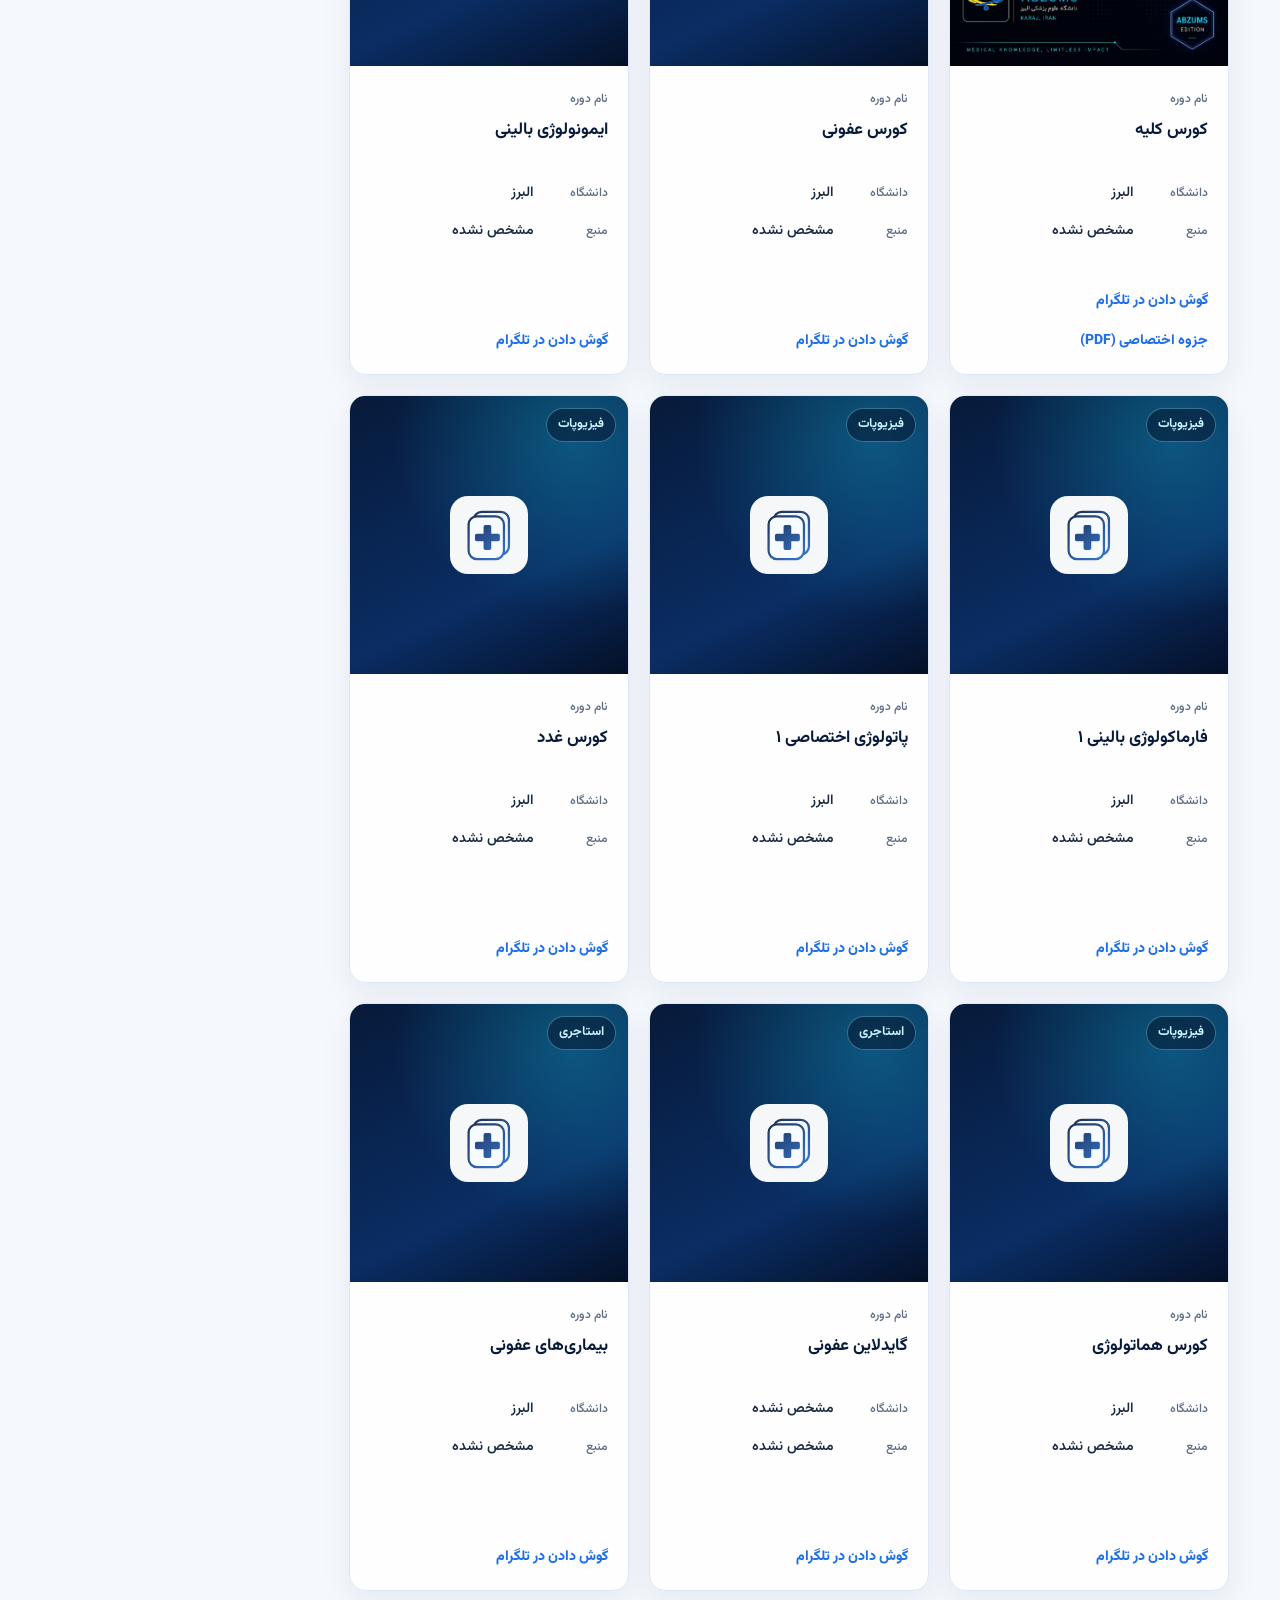
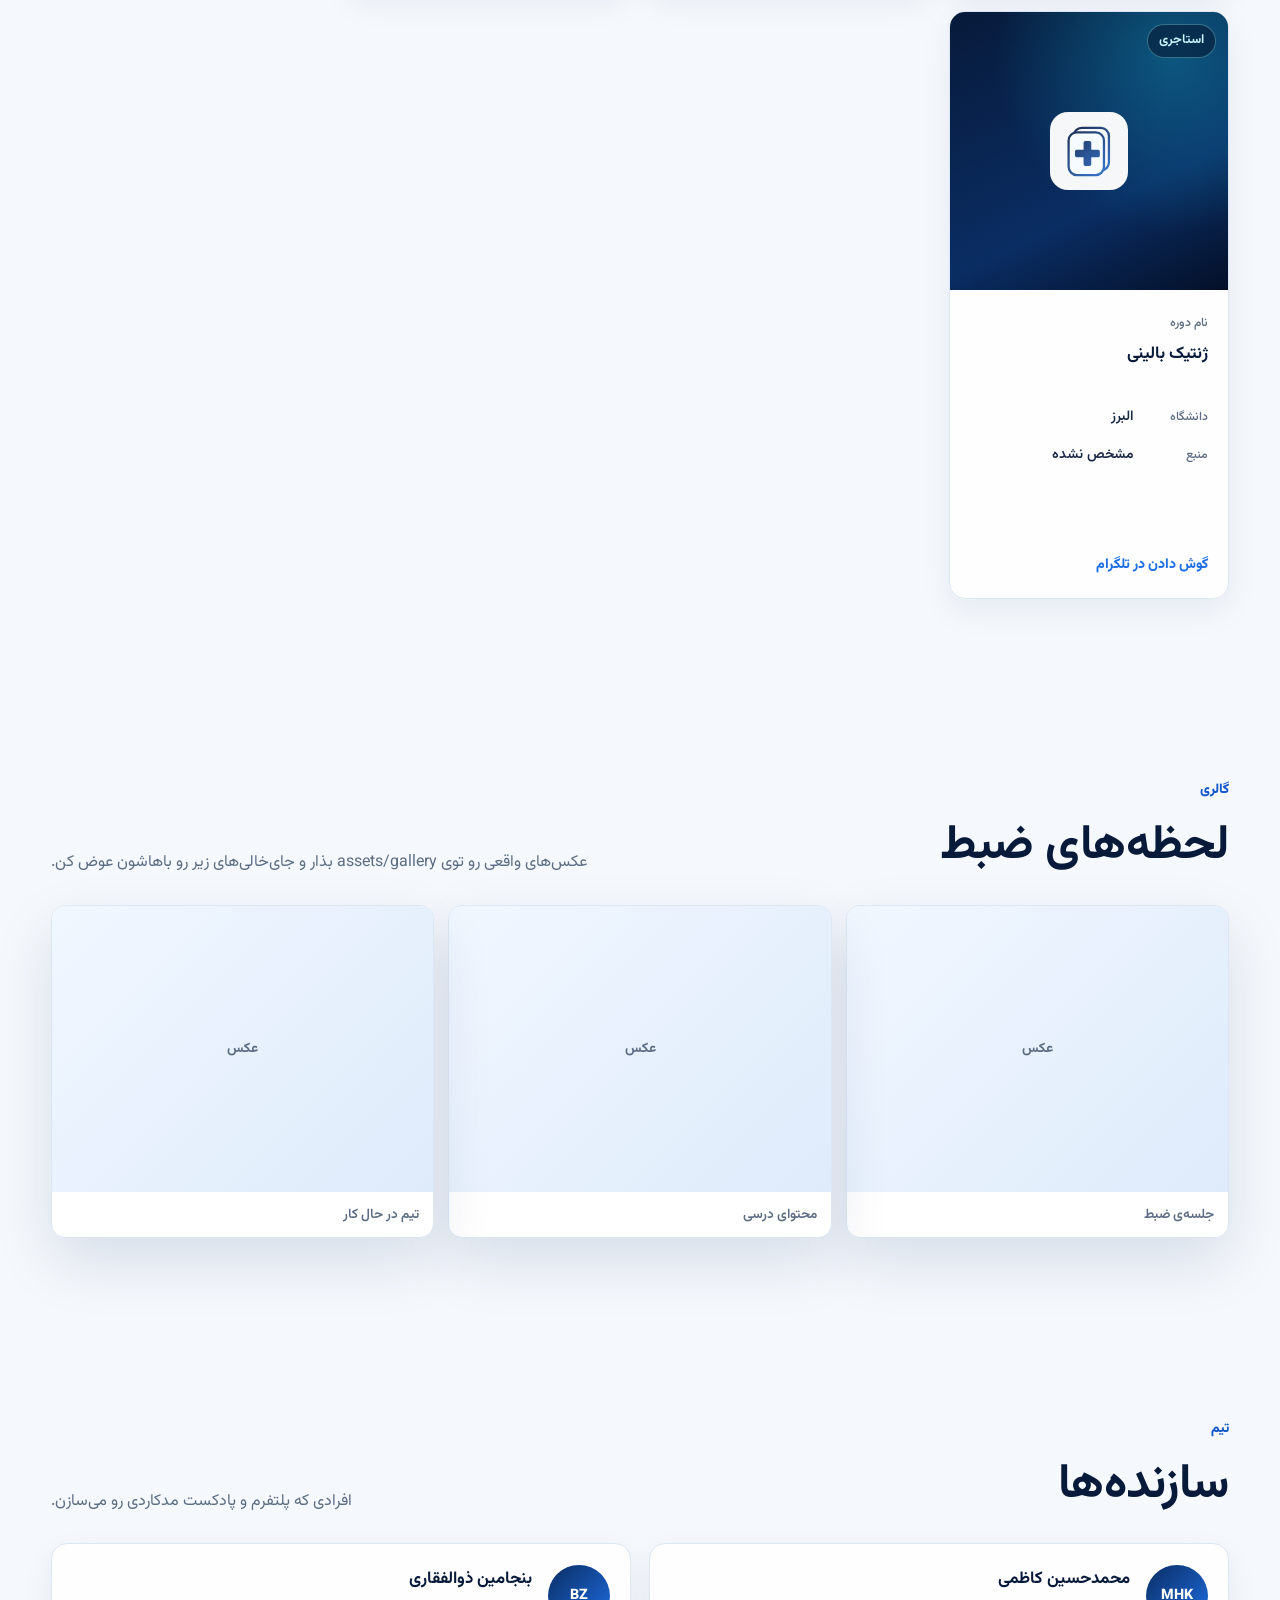
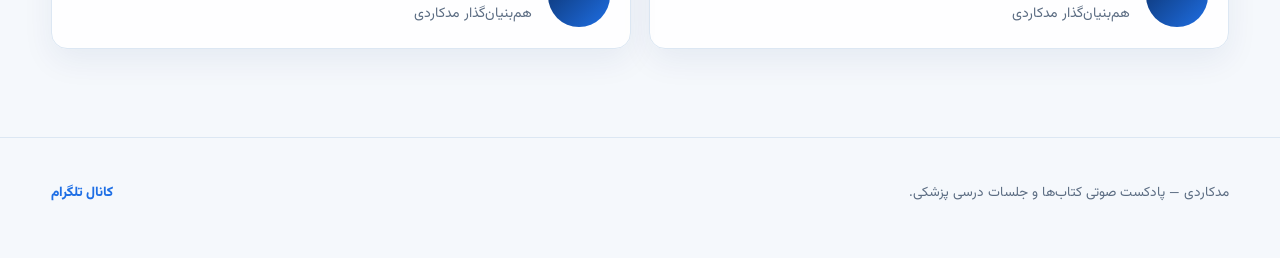
==== commit fa8f0229: "Te" ====
--- a/index.html
+++ b/index.html
@@ -54,7 +54,6 @@
               <div><dt data-i18n="hero.signalReviewTitle">مرور کن</dt><dd data-i18n="hero.signalReviewText">مرور پیش از امتحان</dd></div>
             </dl>
             <div class="hero-actions" aria-label="دسترسی سریع" data-i18n-aria-label="labels.primaryLinks"><a class="button primary" href="#courses"><span data-i18n="hero.explore">مشاهدهٔ دوره‌ها</span><span aria-hidden="true">↗</span></a><a class="button secondary" href="https://t.me/medcardy_podcast" data-i18n="hero.telegram">عضویت در تلگرام</a></div>
-            <a class="hero-platform" href="https://medcardy.com" data-i18n="hero.platform">پلتفرم مدکاردی ↗</a>
           </div>
           <aside class="hero-overview" aria-labelledby="overview-title">
             <div class="overview-brand"><img src="assets/medcardy-logo.svg?v=reference-4" alt="" width="48" height="48"><span dir="ltr">MEDCARDY PODCAST</span></div>
@@ -100,12 +99,6 @@
             <h3 data-i18n="materials.episodesTitle">Episodes published</h3>
             <p data-i18n="materials.episodesText">Audio episodes live on the Telegram channel today.</p>
             <a href="https://t.me/medcardy_podcast" data-i18n="materials.episodesLink">Open channel</a>
-          </article>
-          <article class="metric-card">
-            <strong data-number-en="1" data-number-fa="۱">1</strong>
-            <h3 data-i18n="materials.platformTitle">Companion platform</h3>
-            <p data-i18n="materials.platformText">The MedCardy website hosts question packs and exam review alongside the podcast.</p>
-            <a href="https://medcardy.com" data-i18n="materials.platformLink">Open platform</a>
           </article>
         </div>
       </section>
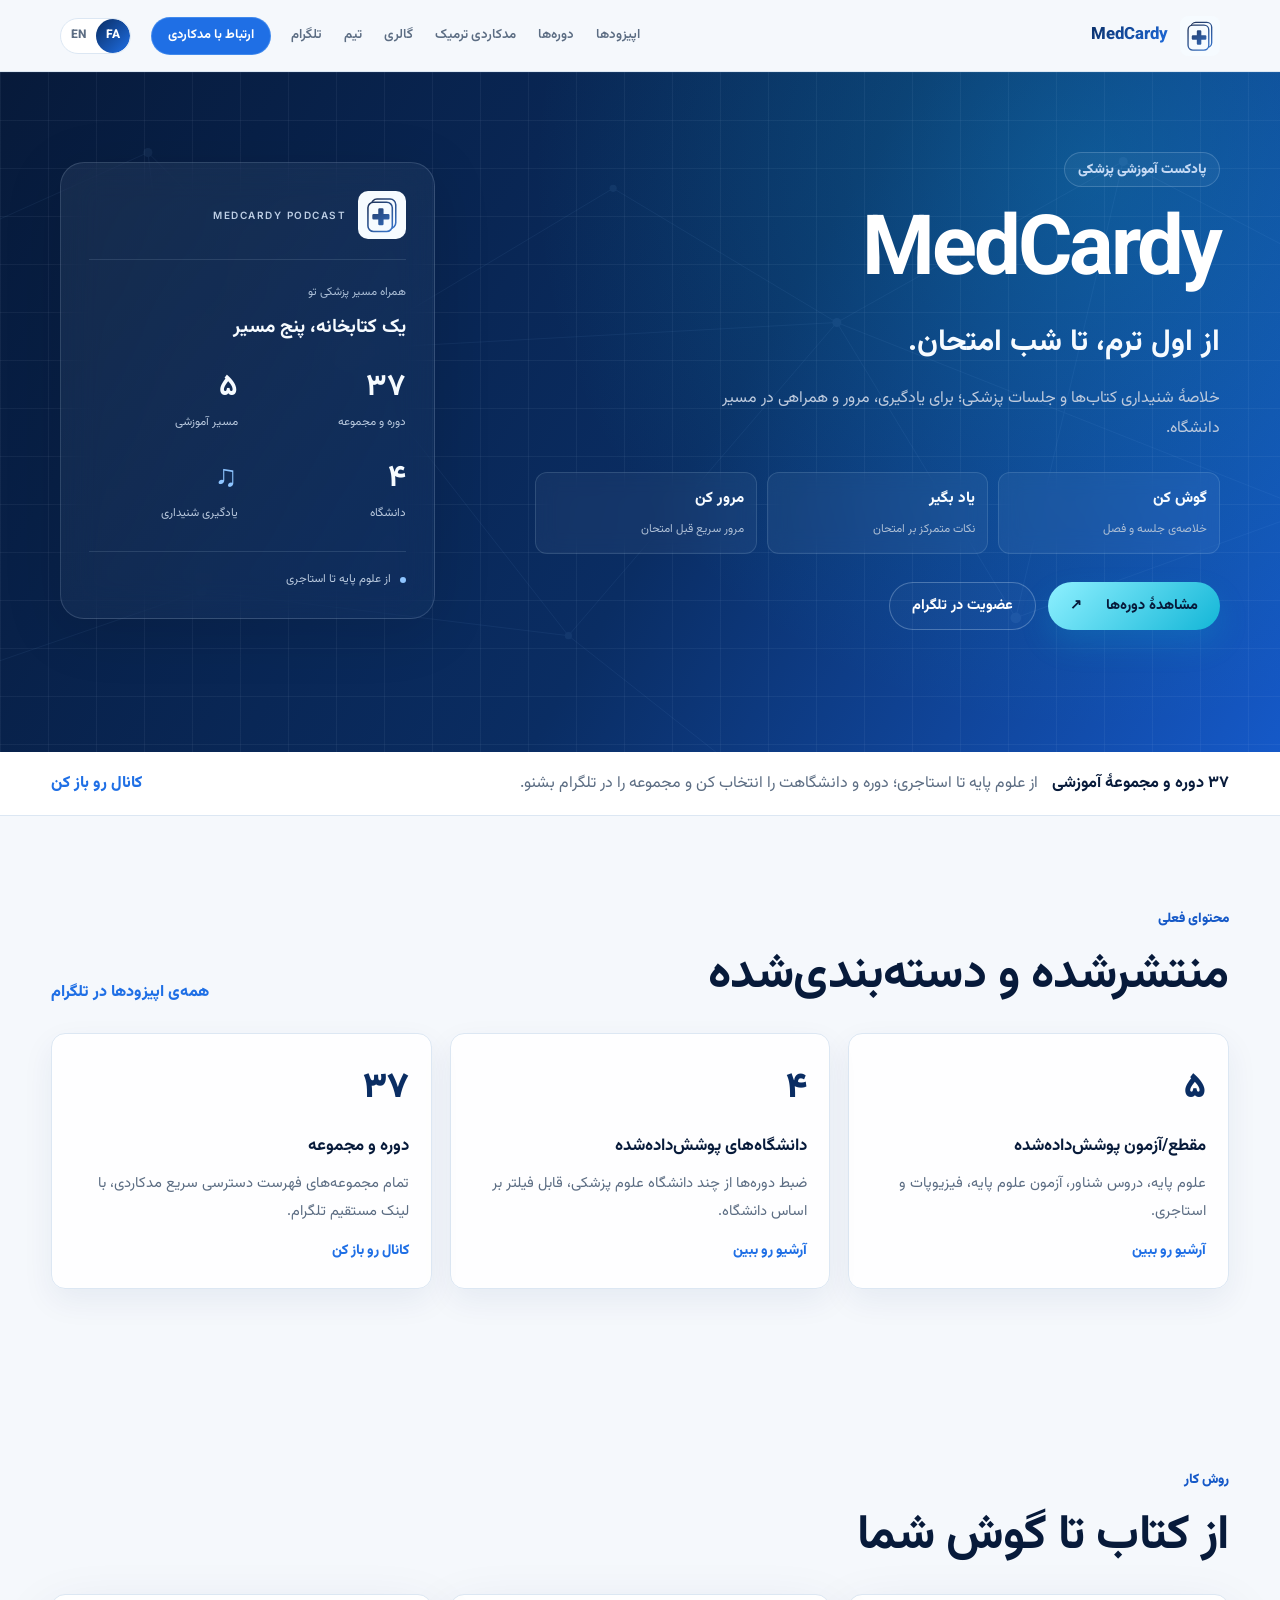
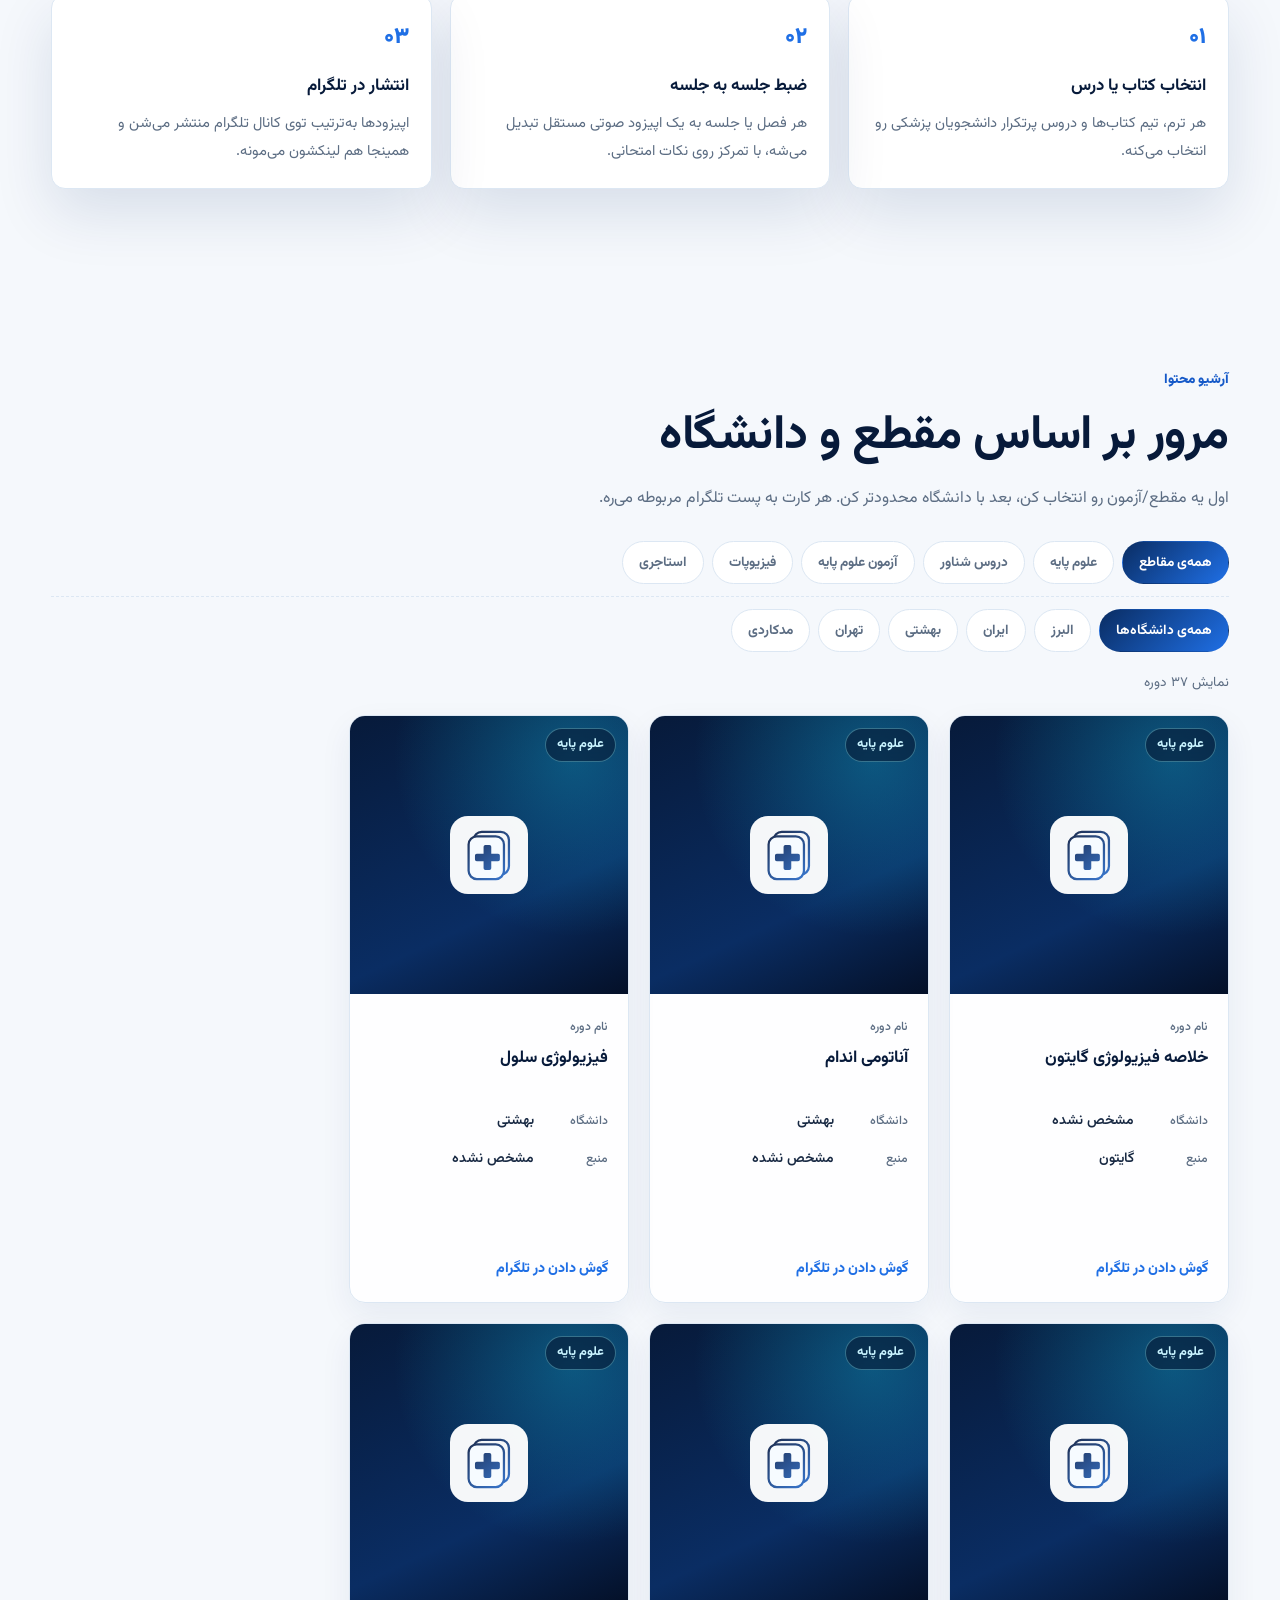
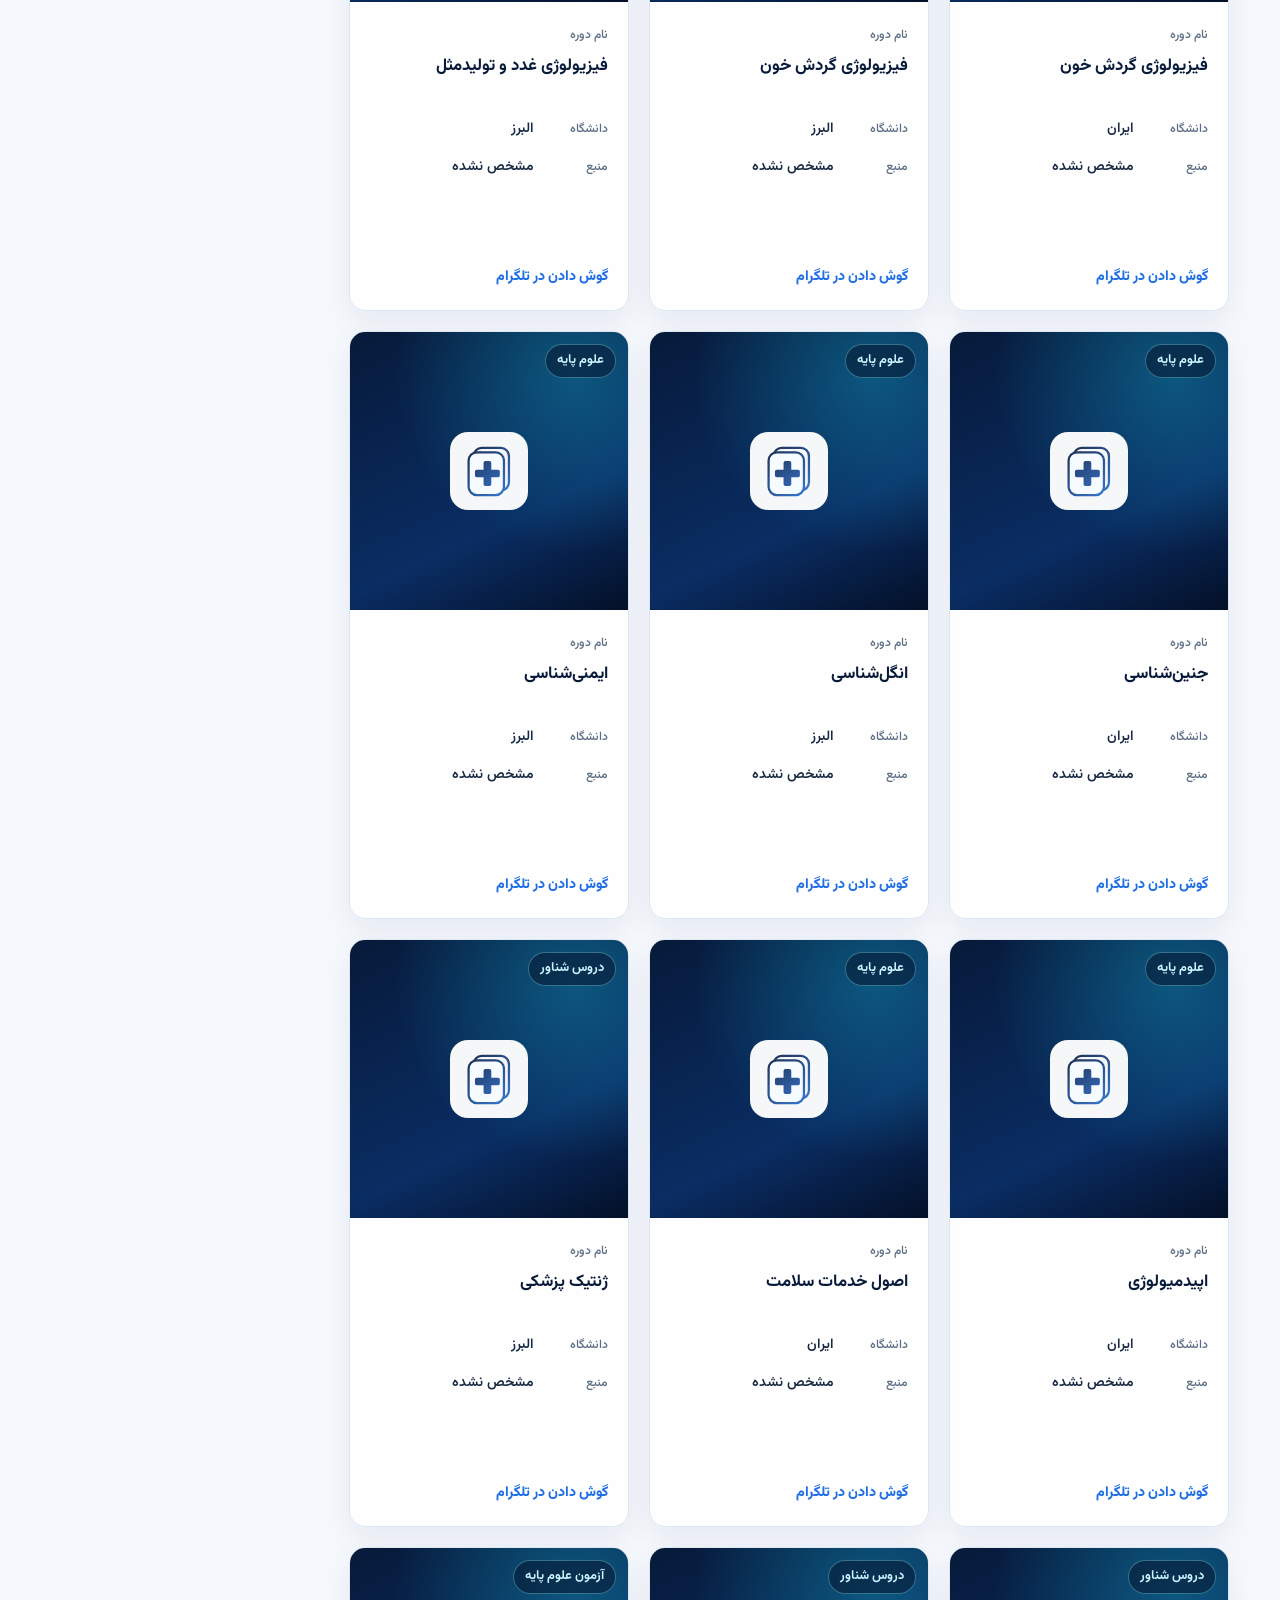
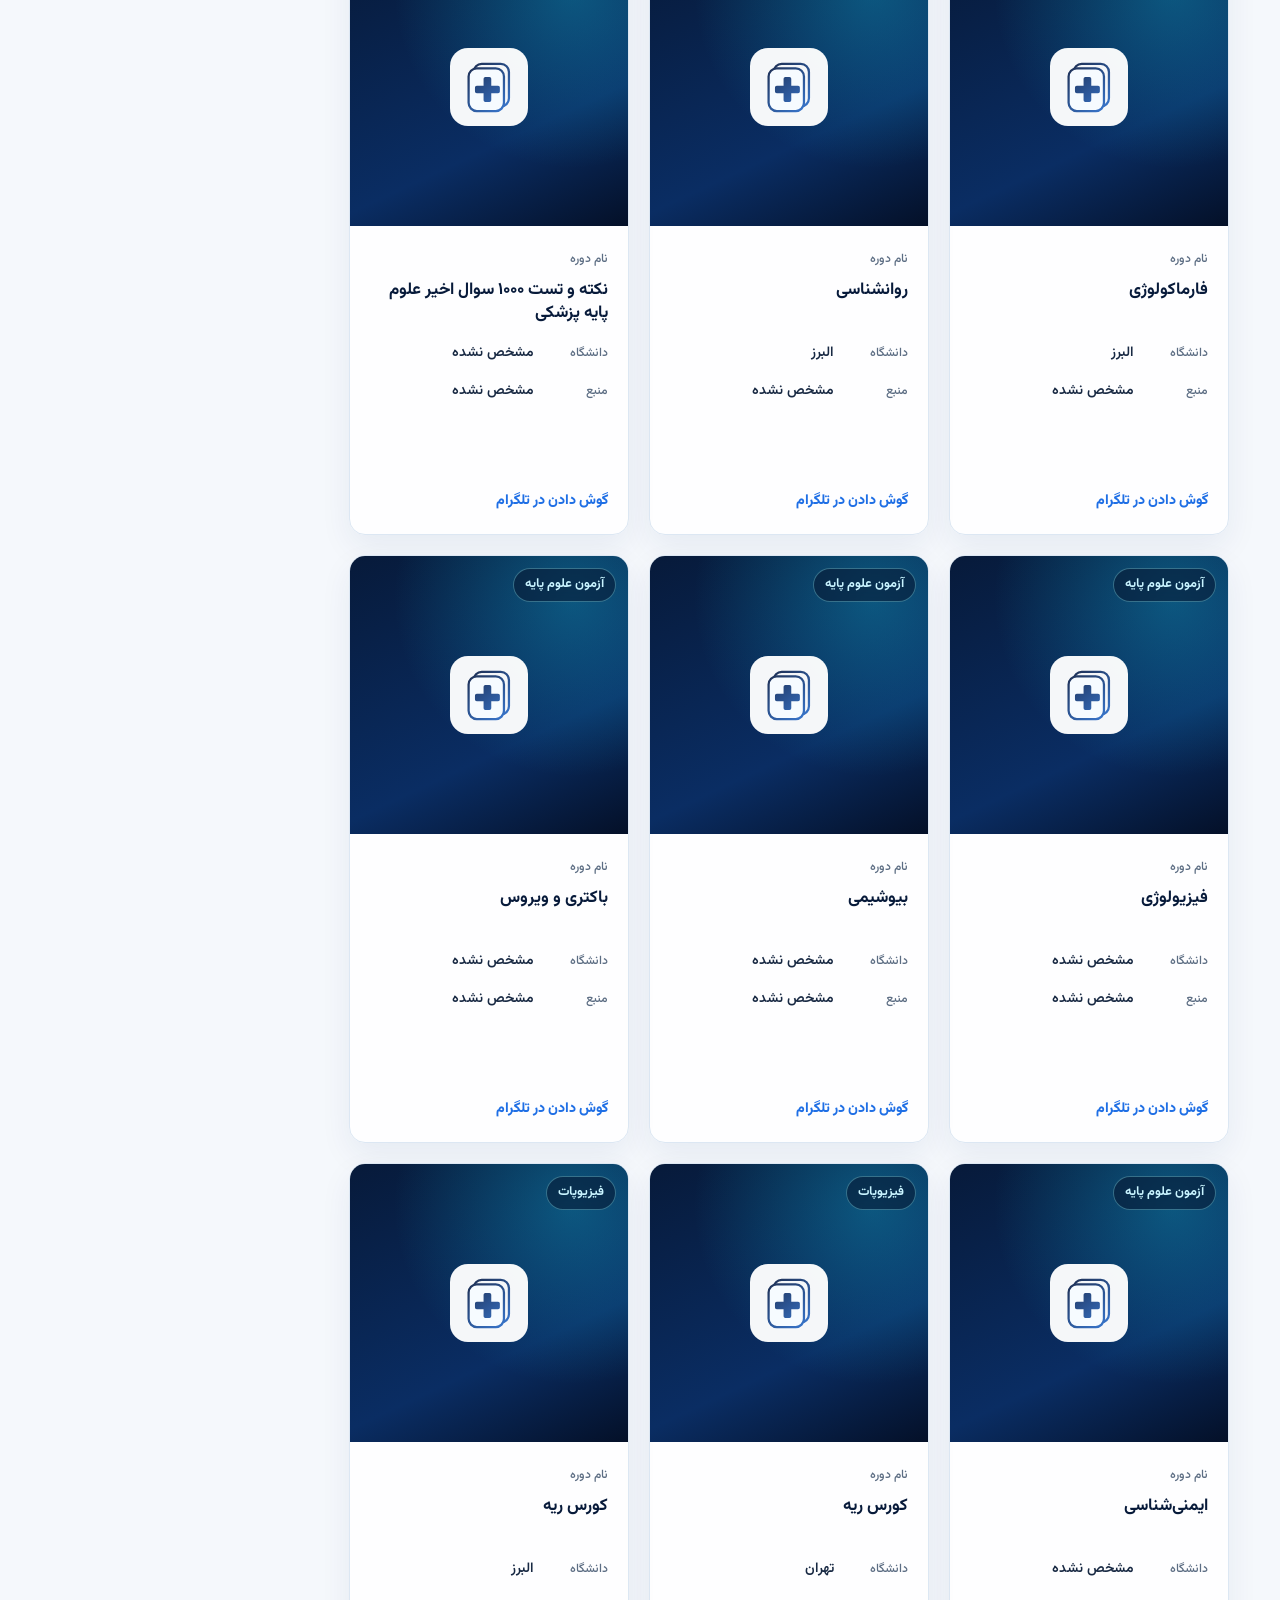
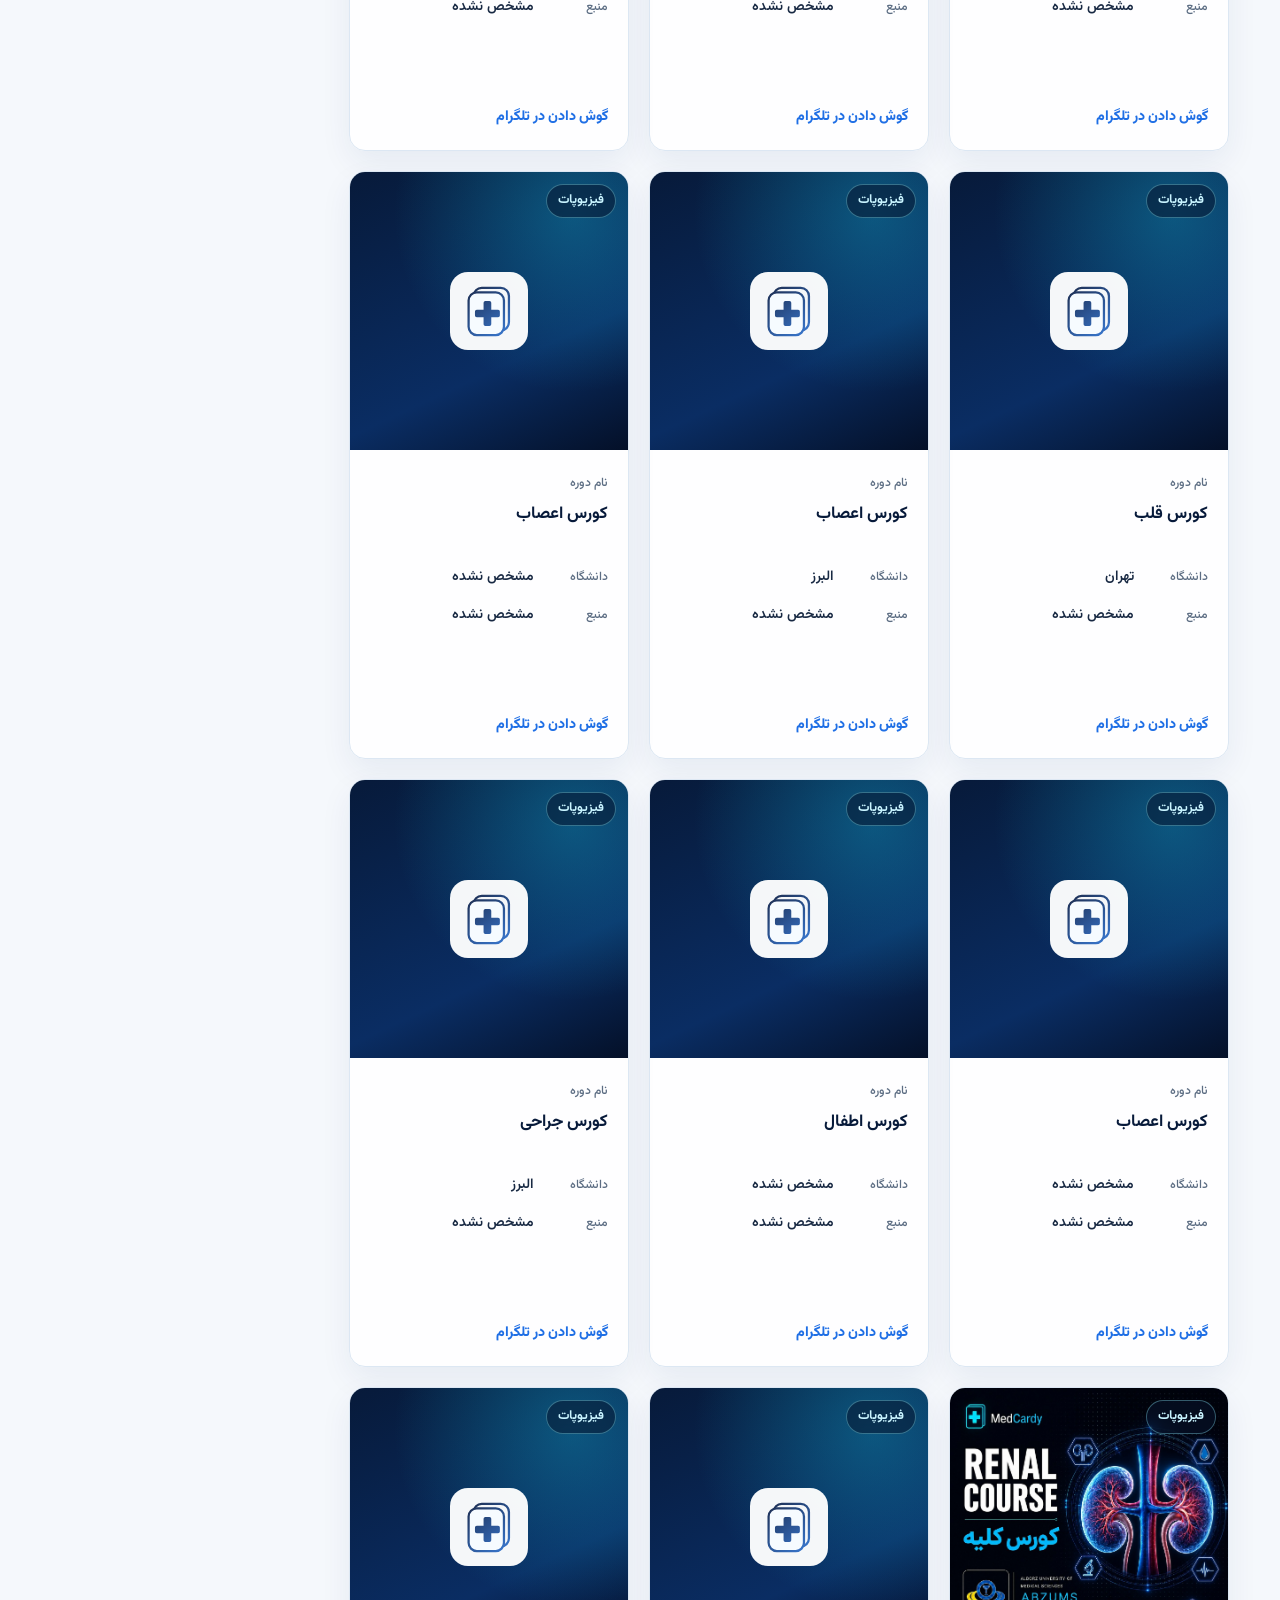
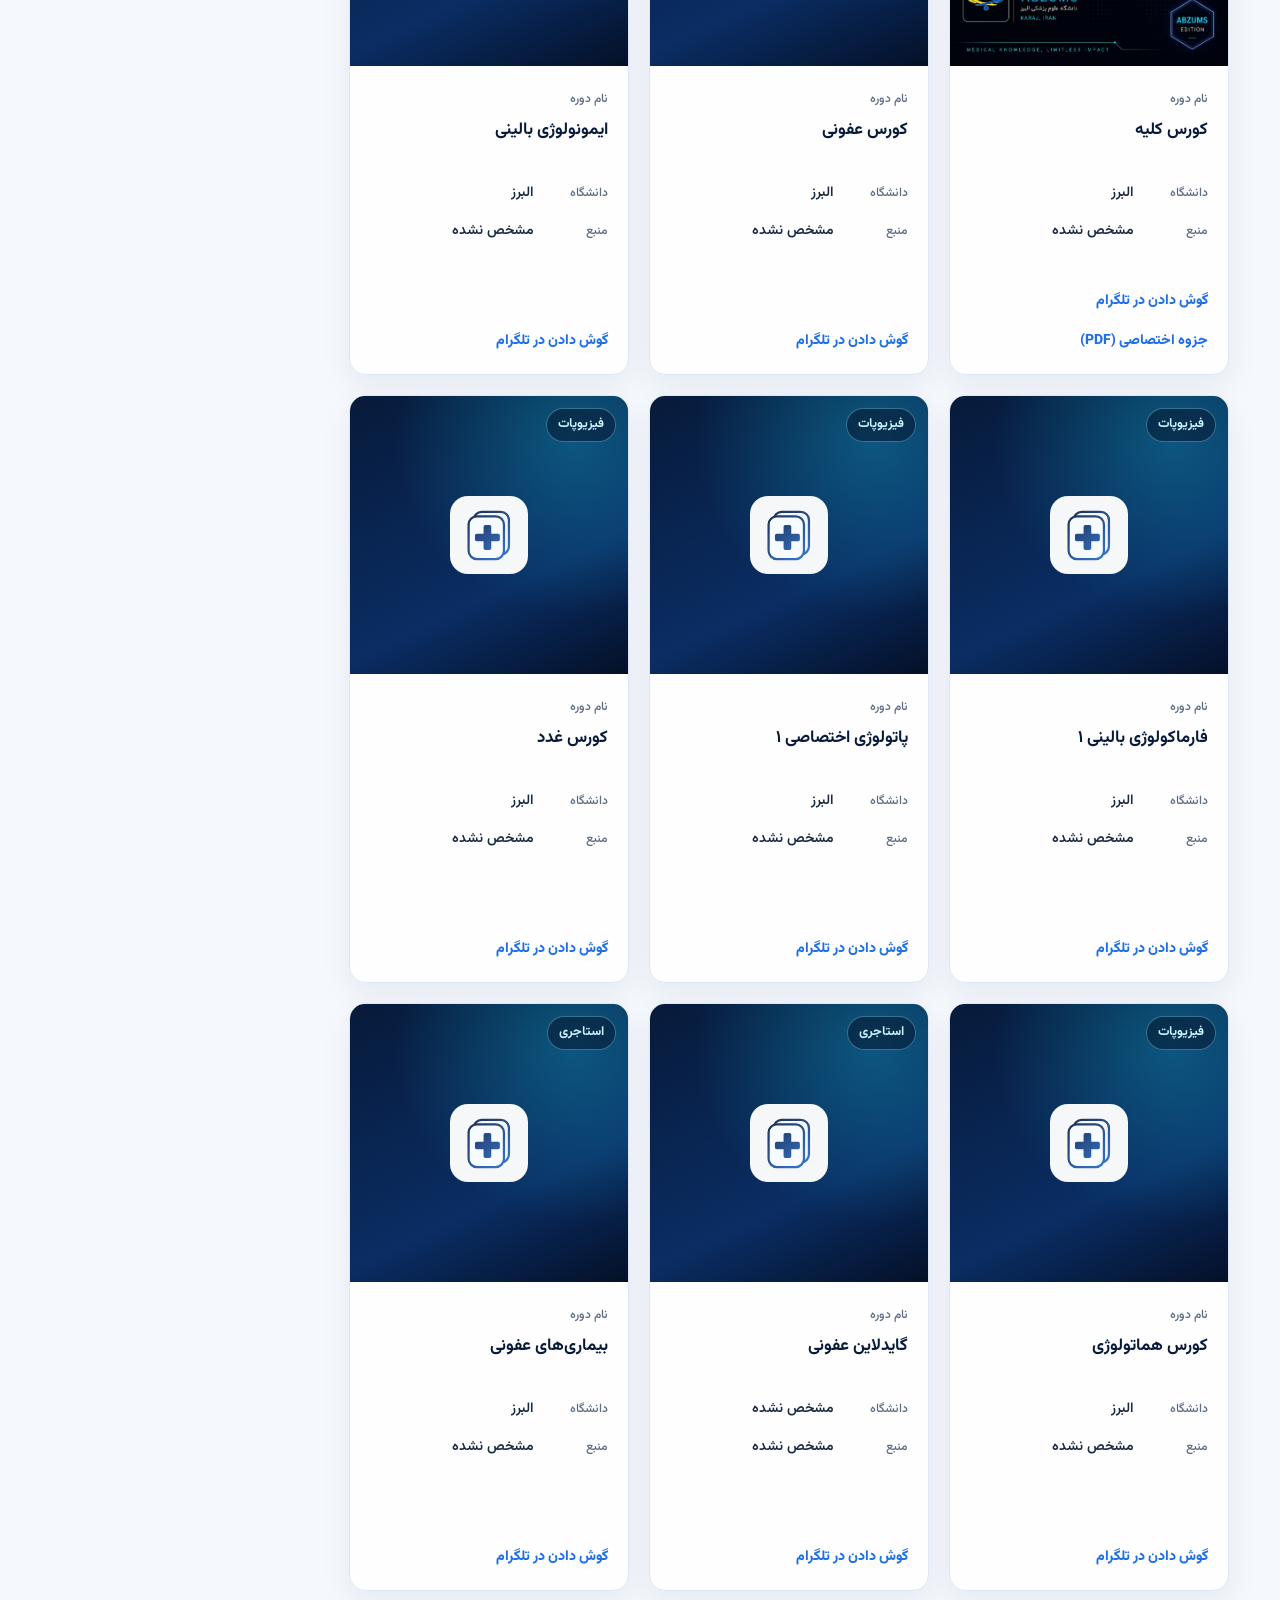
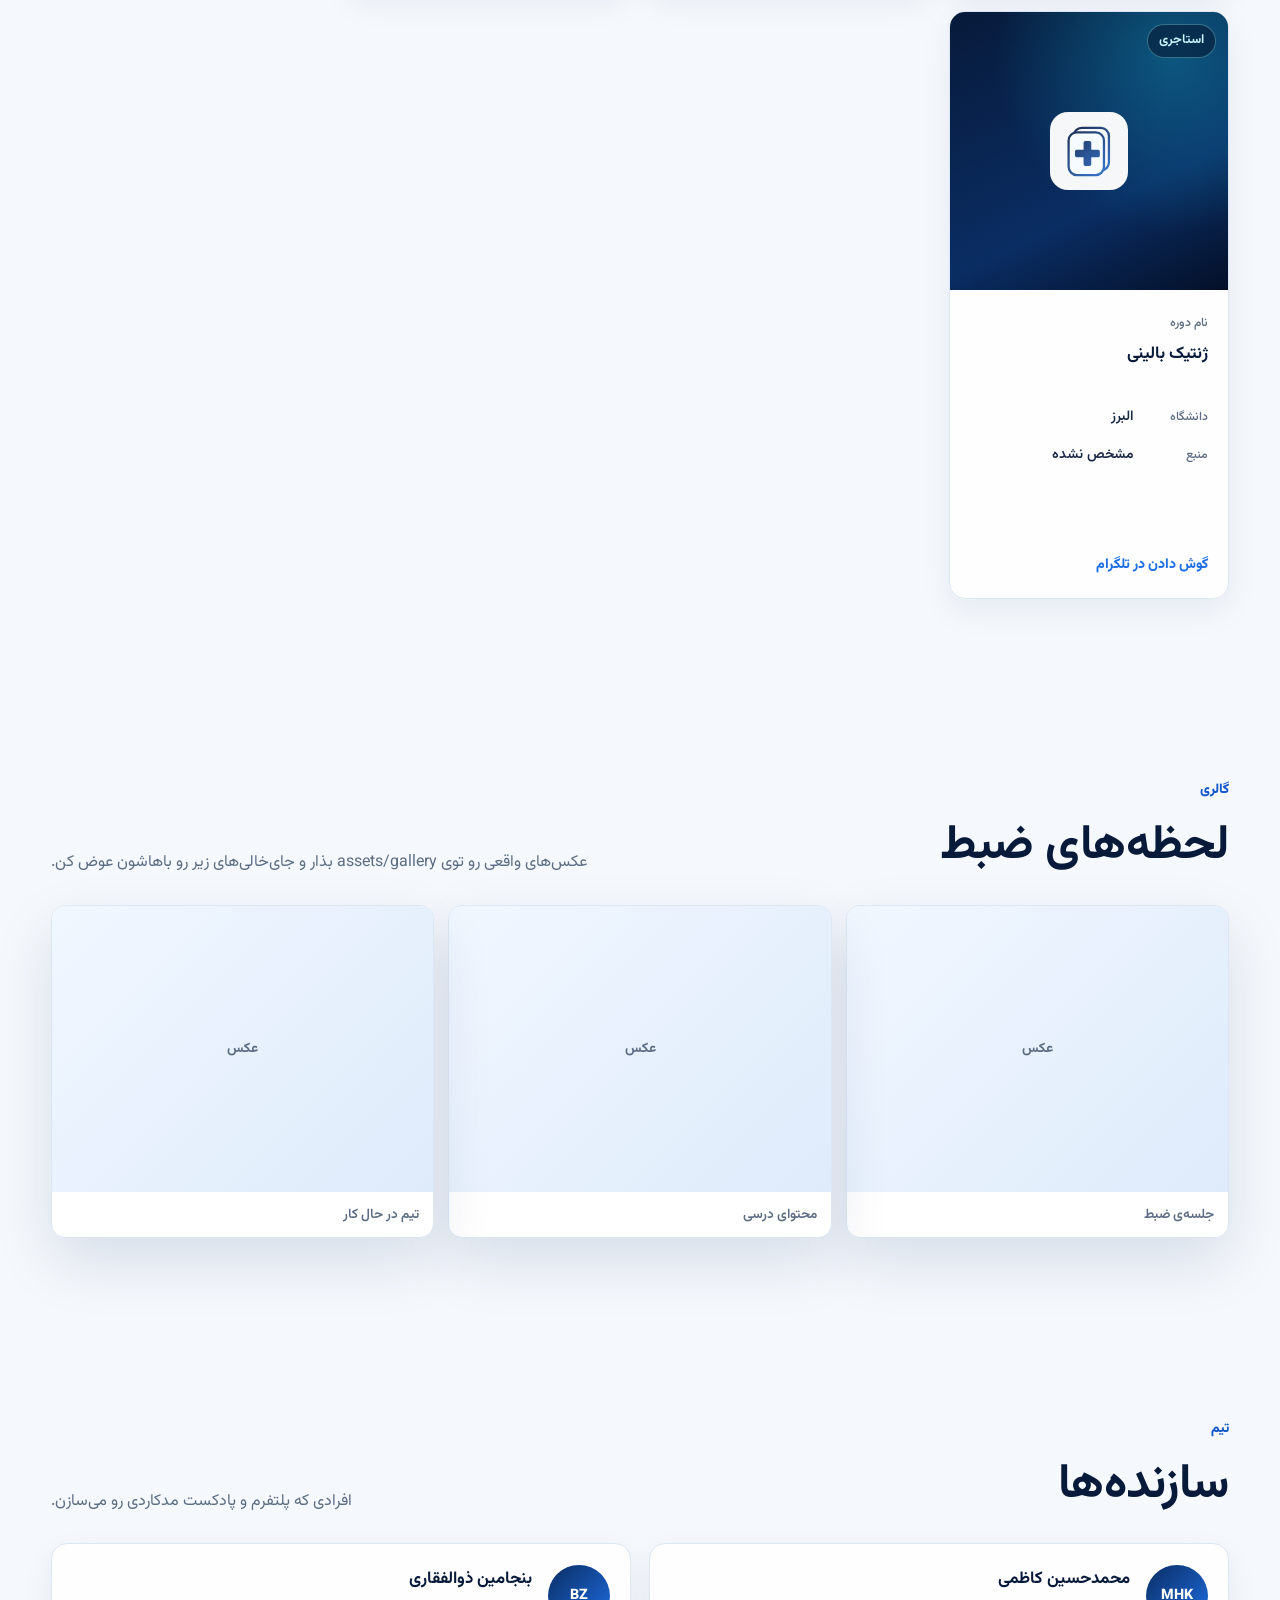
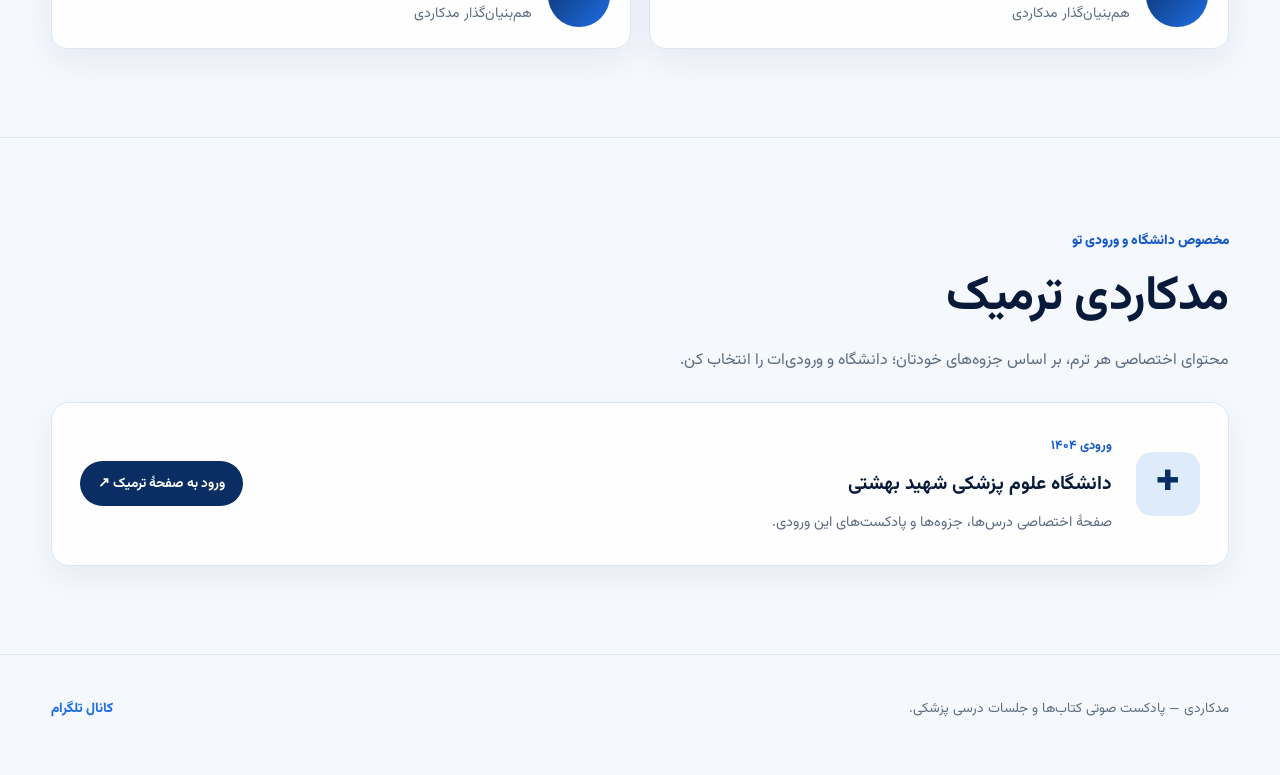
==== commit e9dd3179: "Termic" ====
--- a/index.html
+++ b/index.html
@@ -7,26 +7,27 @@
     <meta name="theme-color" content="#0a2d63">
     <meta property="og:title" content="MedCardy Podcast">
     <meta property="og:description" content="A public home for MedCardy's audio podcast of medical books and course sessions.">
-    <meta property="og:image" content="assets/medcardy-logo.svg?v=reference-4">
+    <meta property="og:image" content="assets/medcardy-logo.svg?v=termic-1">
     <title>MedCardy Podcast</title>
-    <link rel="icon" href="assets/medcardy-logo.svg?v=reference-4" type="image/svg+xml">
+    <link rel="icon" href="assets/medcardy-logo.svg?v=termic-1" type="image/svg+xml">
     <link rel="manifest" href="site.webmanifest">
     <link rel="preconnect" href="https://fonts.googleapis.com">
     <link rel="preconnect" href="https://fonts.gstatic.com" crossorigin>
     <link rel="stylesheet" href="https://fonts.googleapis.com/css2?family=Vazirmatn:wght@400;500;600;700;800;900&family=Inter:wght@400;500;600;700;800;900&display=swap">
-    <link rel="stylesheet" href="styles.css?v=reference-4">
+    <link rel="stylesheet" href="styles.css?v=termic-1">
   </head>
   <body>
     <a class="skip-link" href="#episodes" data-i18n="skip">Skip to content</a>
     <header class="site-header" aria-label="Site header" data-i18n-aria-label="labels.siteHeader">
       <a class="brand" href="#top" aria-label="MedCardy Podcast home" data-i18n-aria-label="labels.home">
-        <img src="assets/medcardy-logo.svg?v=reference-4" alt="" width="40" height="40">
+        <img src="assets/medcardy-logo.svg?v=termic-1" alt="" width="40" height="40">
         <span>MedCardy</span>
       </a>
       <div class="header-actions">
         <nav aria-label="Main links" data-i18n-aria-label="labels.mainLinks">
           <a href="#episodes" data-i18n="nav.episodes">Episodes</a>
           <a href="#courses" data-i18n="nav.courses">Courses</a>
+          <a href="#termic" data-i18n="termic.nav">مدکاردی ترمیک</a>
           <a href="#gallery" data-i18n="nav.gallery">Gallery</a>
           <a href="#team" data-i18n="nav.team">Team</a>
           <a href="https://t.me/medcardy_podcast" data-i18n="nav.telegram">Telegram</a>
@@ -56,7 +57,7 @@
             <div class="hero-actions" aria-label="دسترسی سریع" data-i18n-aria-label="labels.primaryLinks"><a class="button primary" href="#courses"><span data-i18n="hero.explore">مشاهدهٔ دوره‌ها</span><span aria-hidden="true">↗</span></a><a class="button secondary" href="https://t.me/medcardy_podcast" data-i18n="hero.telegram">عضویت در تلگرام</a></div>
           </div>
           <aside class="hero-overview" aria-labelledby="overview-title">
-            <div class="overview-brand"><img src="assets/medcardy-logo.svg?v=reference-4" alt="" width="48" height="48"><span dir="ltr">MEDCARDY PODCAST</span></div>
+            <div class="overview-brand"><img src="assets/medcardy-logo.svg?v=termic-1" alt="" width="48" height="48"><span dir="ltr">MEDCARDY PODCAST</span></div>
             <p class="overview-kicker" data-i18n="hero.overviewKicker">همراه مسیر پزشکی تو</p>
             <h2 id="overview-title" data-i18n="hero.overviewTitle">یک کتابخانه، پنج مسیر</h2>
             <div class="overview-stats"><div><strong data-number-en="37" data-number-fa="۳۷">۳۷</strong><span data-i18n="hero.courseCount">دوره و مجموعه</span></div><div><strong data-number-en="5" data-number-fa="۵">۵</strong><span data-i18n="hero.pathCount">مسیر آموزشی</span></div><div><strong data-number-en="4" data-number-fa="۴">۴</strong><span data-i18n="hero.universityCount">دانشگاه</span></div><div><strong class="overview-audio" aria-hidden="true">♫</strong><span data-i18n="hero.audioFormat">یادگیری شنیداری</span></div></div>
@@ -192,6 +193,11 @@
           </article>
         </div>
       </section>
+
+      <section class="termic-section" id="termic" aria-labelledby="termic-title">
+        <div class="section-heading"><p class="eyebrow" data-i18n="termic.eyebrow">مخصوص دانشگاه و ورودی تو</p><h2 id="termic-title" data-i18n="termic.nav">مدکاردی ترمیک</h2><p class="section-note" data-i18n="termic.description">محتوای اختصاصی هر ترم، بر اساس جزوه‌های خودتان؛ دانشگاه و ورودی‌ات را انتخاب کن.</p></div>
+        <article class="termic-cohort"><div class="termic-symbol" aria-hidden="true">✚</div><div class="termic-cohort-copy"><span class="termic-caption" data-i18n="termic.cohort">ورودی ۱۴۰۴</span><h3 data-i18n="termic.university">دانشگاه علوم پزشکی شهید بهشتی</h3><p data-i18n="termic.cohortDescription">صفحهٔ اختصاصی درس‌ها، جزوه‌ها و پادکست‌های این ورودی.</p></div><a class="termic-open" href="termic-beheshti-1404.html" data-i18n="termic.open">ورود به صفحهٔ ترمیک ↗</a></article>
+      </section>
     </main>
 
     <footer class="site-footer">
@@ -199,6 +205,6 @@
       <a href="https://t.me/medcardy_podcast" data-i18n="footer.telegram">Telegram channel</a>
     </footer>
 
-    <script src="script.js?v=reference-4"></script>
+    <script src="script.js?v=termic-1"></script>
   </body>
 </html>
--- a/styles.css
+++ b/styles.css
@@ -1163,3 +1163,31 @@
 /* Square artwork stays fully visible without cropping. */
 .archive-cover.has-cover { background: var(--paper); padding: 0; }
 .course-cover-image { display: block; position: absolute; inset: 0; width: 100%; height: 100%; object-fit: contain; }
+/* Cohort pages share the existing theme and fixed-size course cards. */
+.termic-section { padding: clamp(48px,7vw,88px) clamp(18px,4vw,64px); border-top: 1px solid var(--line); }
+.termic-section .section-note { margin-top: 16px; line-height: 1.9; }
+.termic-cohort { display: flex; align-items: center; gap: 24px; padding: 28px; border: 1px solid var(--line); border-radius: 18px; background: rgba(255,255,255,.88); box-shadow: 0 12px 32px rgba(9,45,99,.06); }
+.termic-symbol { display: grid; place-items: center; width: 64px; height: 64px; border-radius: 16px; background: var(--blue-100); color: var(--navy-900); font-size: 28px; flex-shrink: 0; }
+.termic-cohort-copy { flex: 1; min-width: 0; }
+.termic-caption { color: var(--blue-deep); font-size: .8rem; font-weight: 700; }
+.termic-cohort h3 { margin: 6px 0 8px; color: var(--navy-950); font-size: 1.2rem; }
+.termic-cohort p { margin: 0; color: var(--muted); font-size: .9rem; }
+.termic-open { display: inline-flex; justify-content: center; align-items: center; min-height: 44px; padding: 10px 18px; border-radius: 999px; background: var(--navy-900); color: var(--white); font-size: .85rem; text-decoration: none; font-weight: 700; }
+.termic-open:hover { background: var(--blue-deep); }
+.termic-intro { padding: 42px clamp(18px,4vw,64px) 50px; background: linear-gradient(120deg,var(--navy-950),var(--navy-900)); color: var(--white); }
+.termic-back { display: block; width: fit-content; margin-bottom: 32px; color: #cde8ff; font-size: .85rem; text-decoration: none; }
+.termic-intro h1 { font-size: clamp(1.7rem,4vw,3rem); line-height: 1.6; margin: 0; }
+.termic-intro-cohort { font-size: 1.2rem; margin: 12px 0; color: #cde8ff; }
+.termic-intro-copy { max-width: 700px; color: #d2e3f8; line-height: 1.9; margin: 0; }
+.termic-tools { border: 1px solid var(--line); border-radius: 16px; padding: 20px; background: rgba(255,255,255,.88); }
+.termic-inputs { display: flex; gap: 18px; margin-bottom: 18px; }
+.termic-inputs label { display: flex; flex-direction: column; gap: 8px; color: var(--muted); font-size: .82rem; min-width: 0; }
+.termic-inputs select, .termic-inputs input { font: inherit; color: var(--ink); border: 1px solid var(--line); background: var(--white); border-radius: 9px; height: 46px; padding: 8px 12px; min-width: 0; width: 100%; }
+.termic-inputs select { min-width: 170px; }
+.termic-search-label { flex: 1; }
+.termic-result-row { display: flex; align-items: center; justify-content: space-between; gap: 16px; color: var(--muted); font-size: .85rem; margin-block: 20px; }
+.termic-empty { padding: 40px 24px; border: 1px dashed var(--line); border-radius: 16px; text-align: center; }
+.termic-empty h3 { margin: 0; color: var(--navy-900); }
+.termic-empty p { margin: 12px auto 24px; max-width: 620px; color: var(--muted); line-height: 1.9; }
+@media(max-width:760px) { .termic-cohort { flex-wrap: wrap; padding: 22px; gap: 16px; } .termic-cohort-copy { flex-basis: calc(100% - 90px); } .termic-cohort .termic-open { width: 100%; } .termic-inputs { flex-direction: column; } .termic-inputs select { min-width: 0; } }
+.termic-page .termic-intro .eyebrow { color: #cde8ff; }
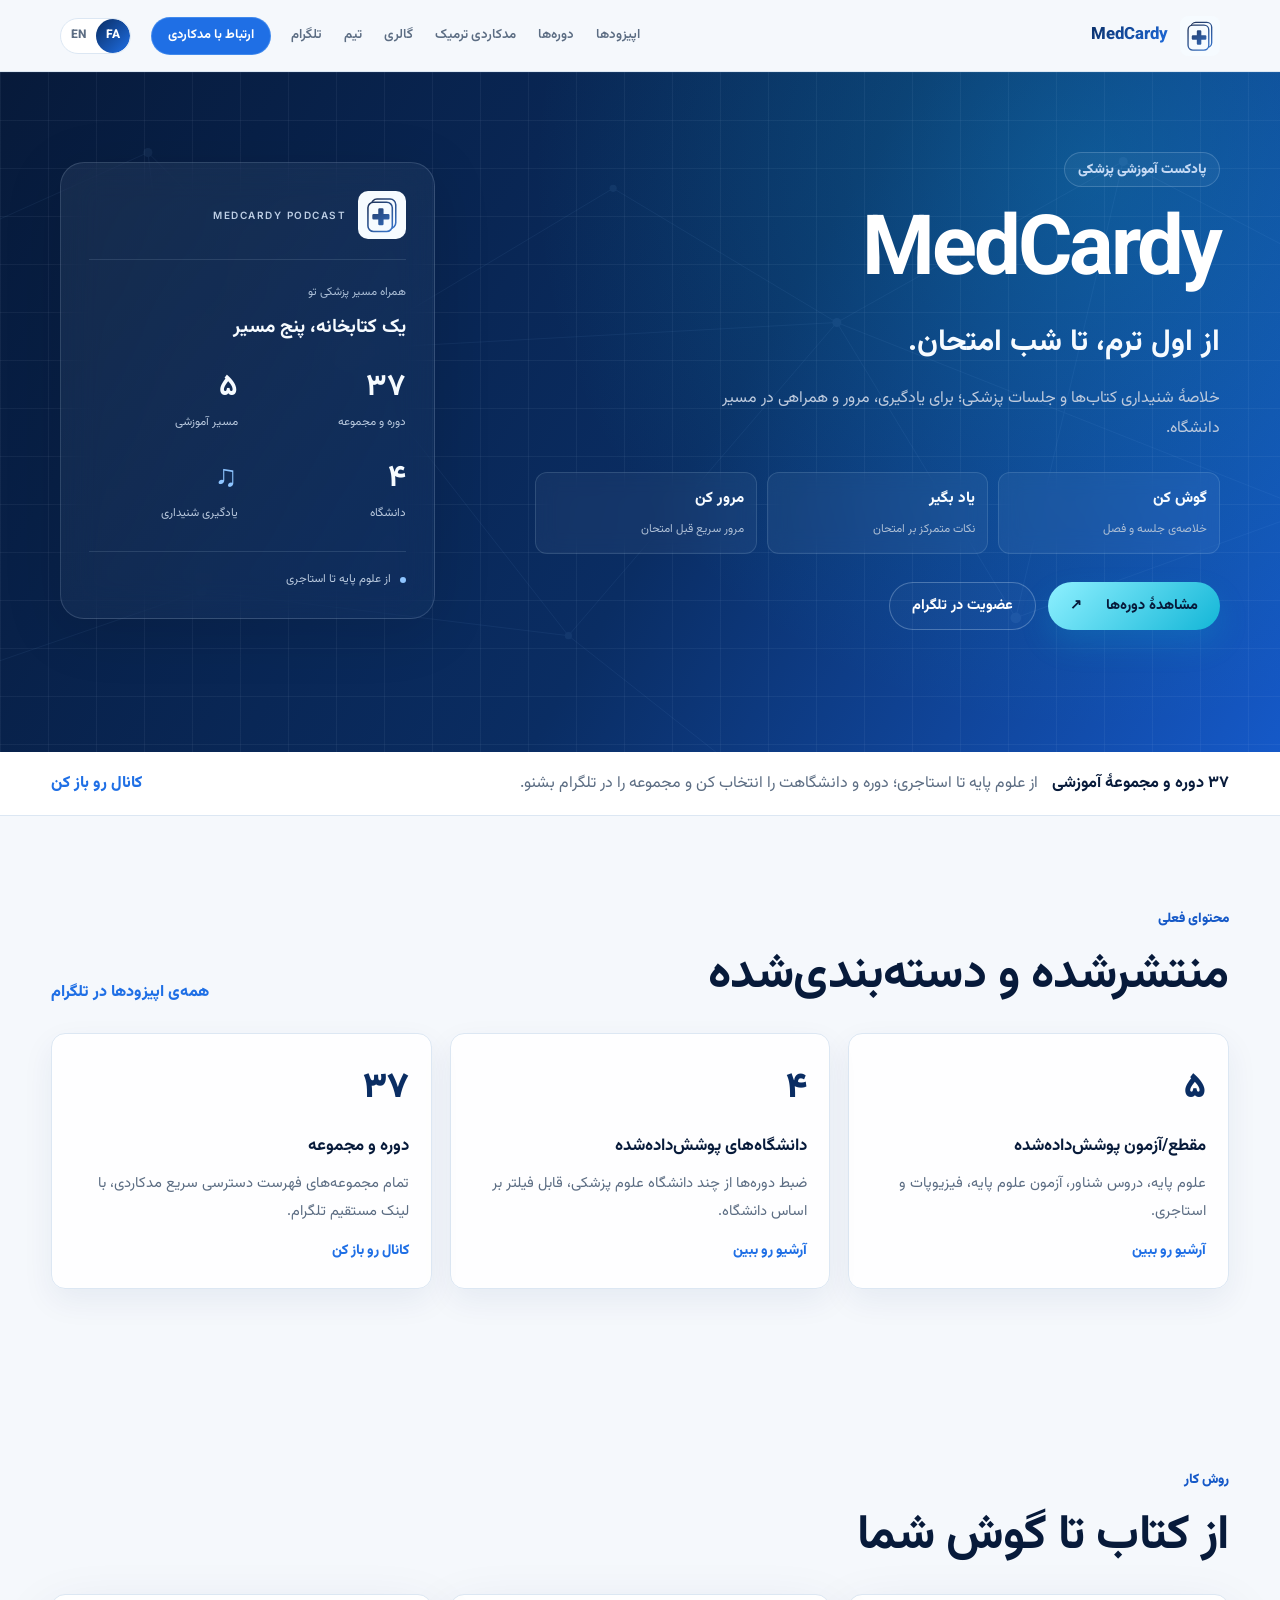
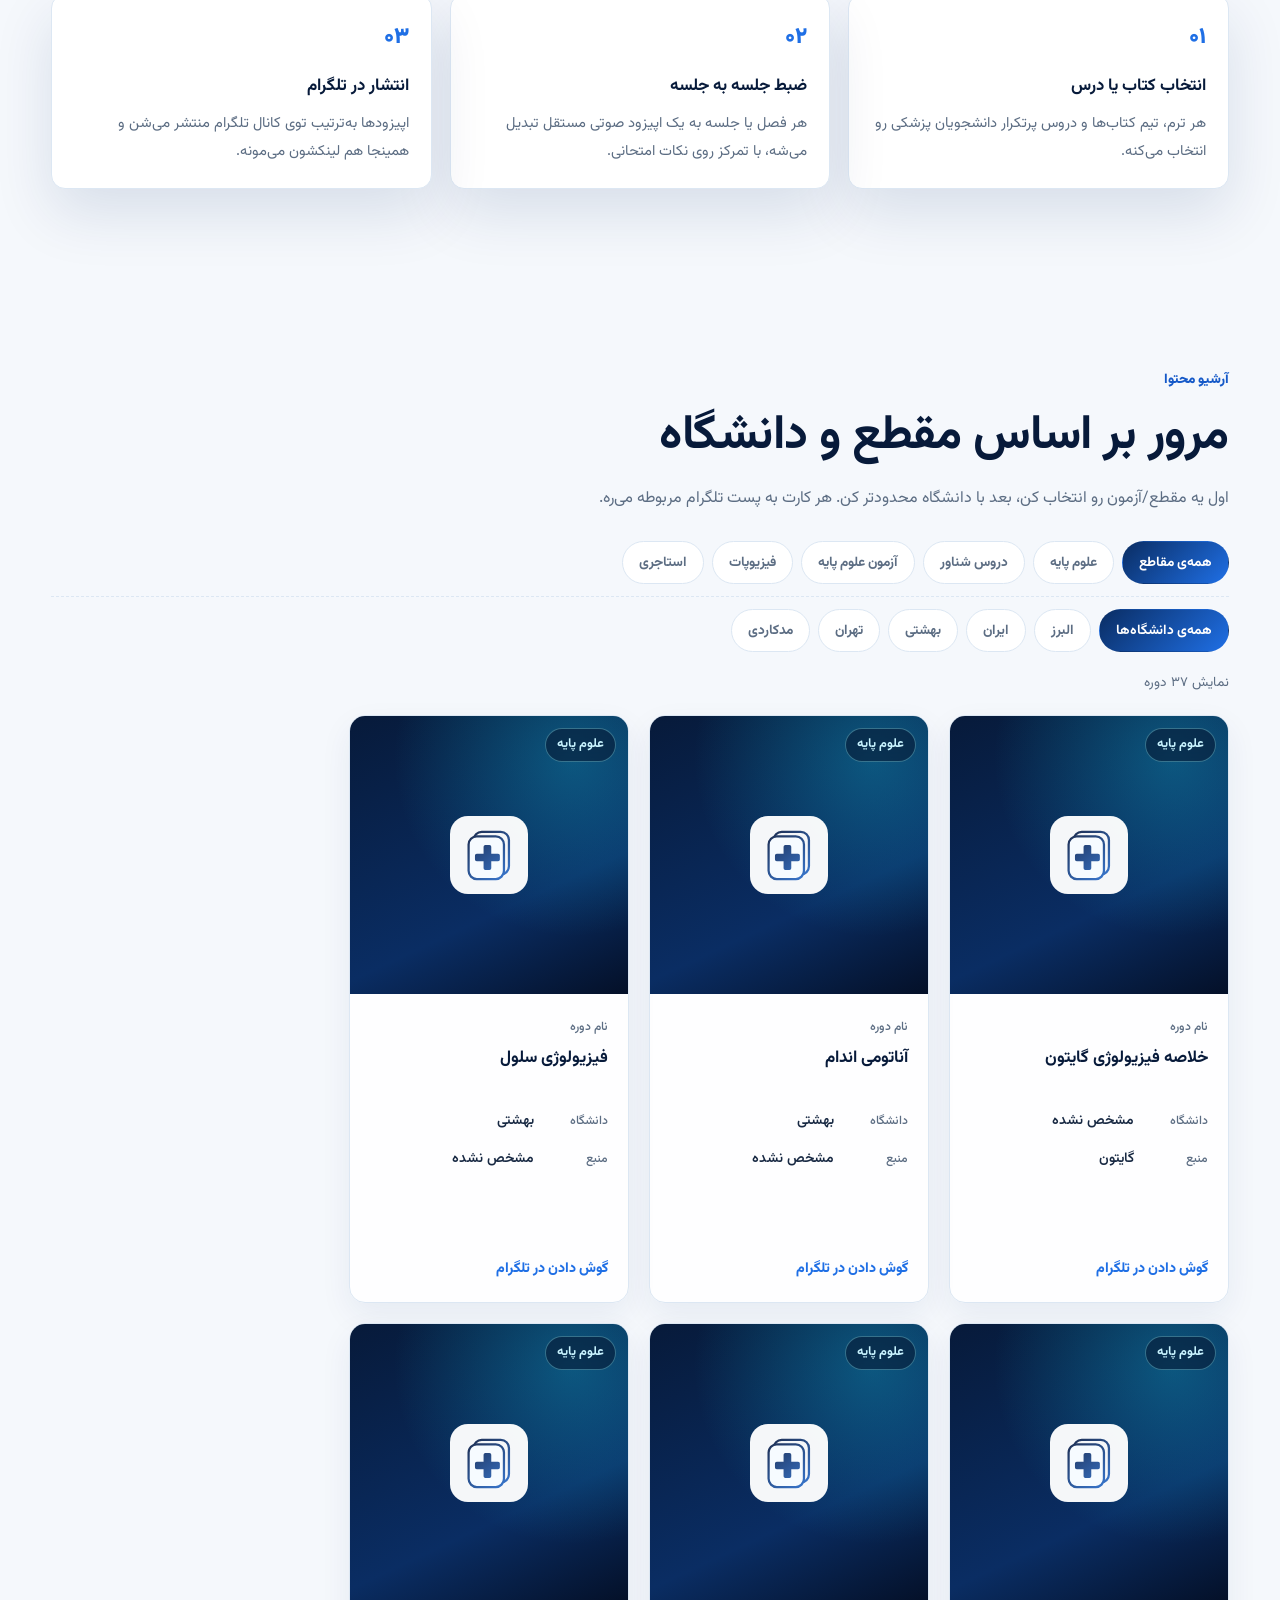
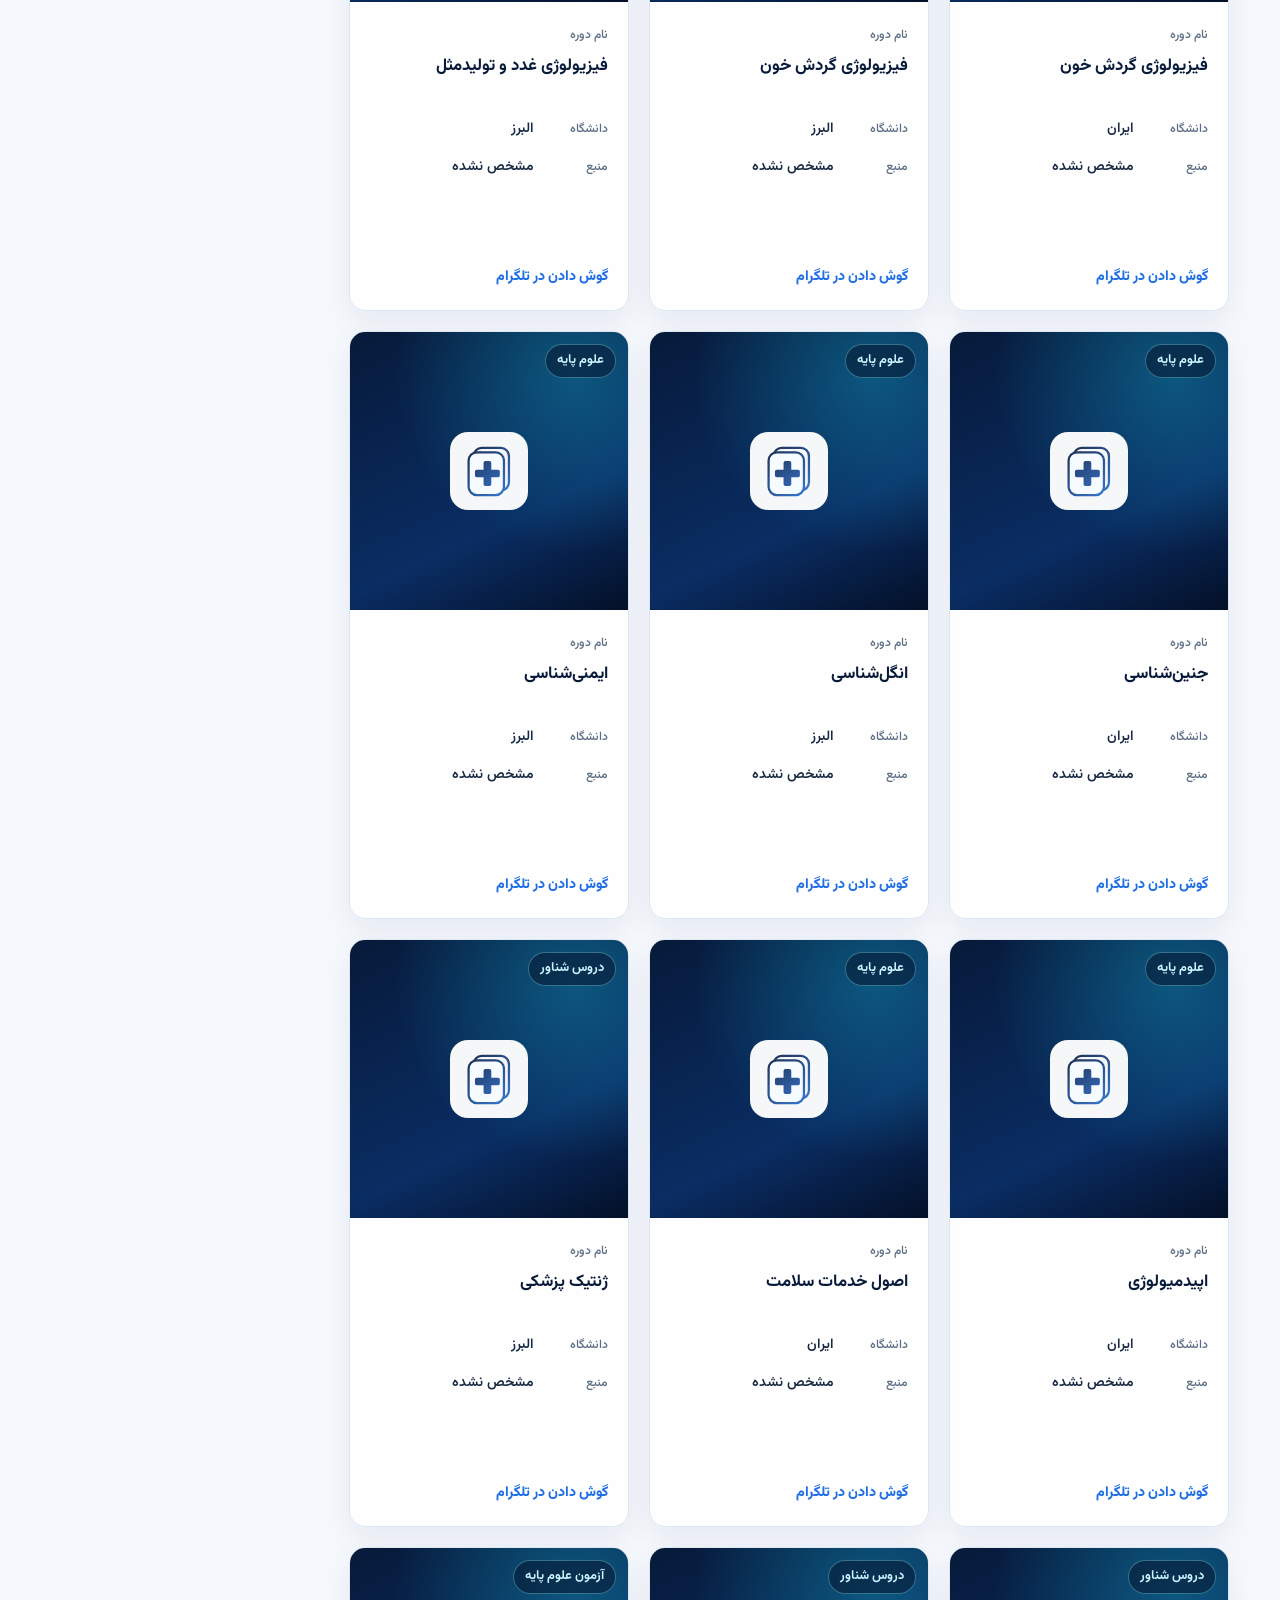
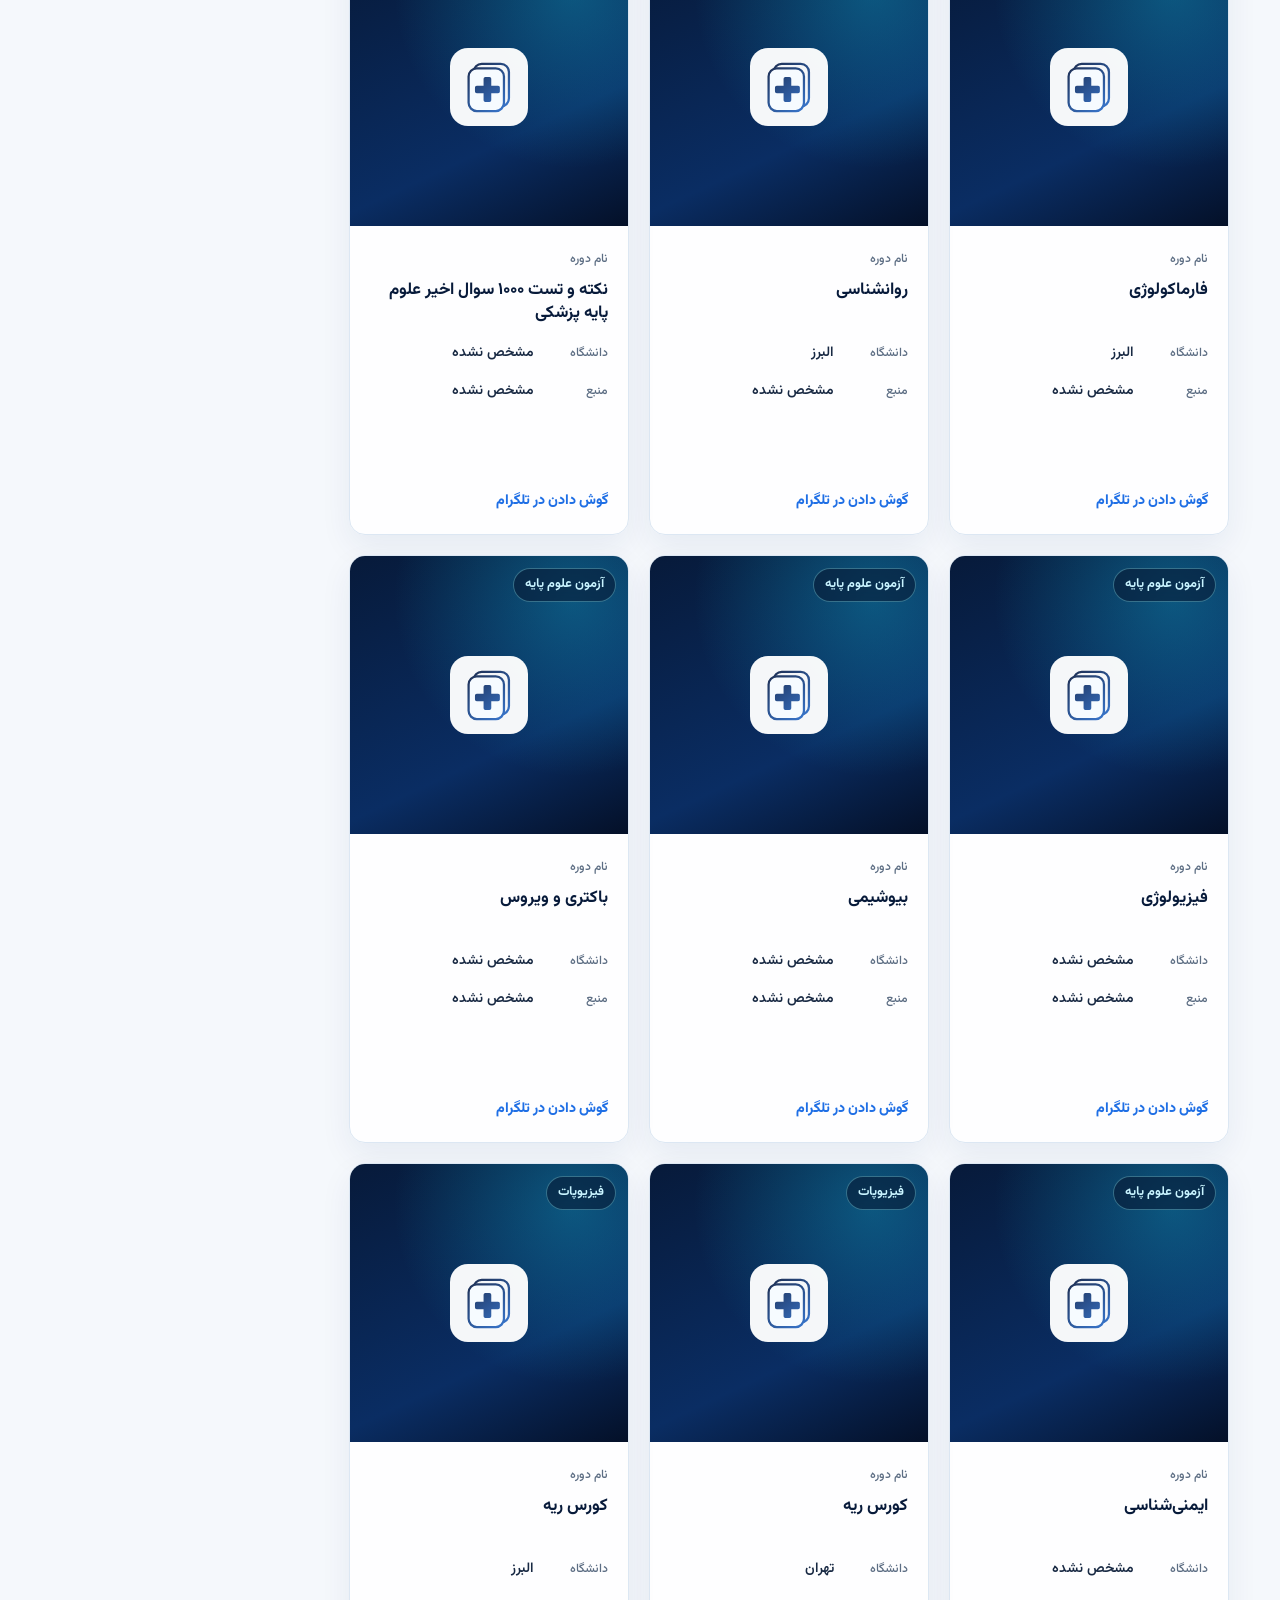
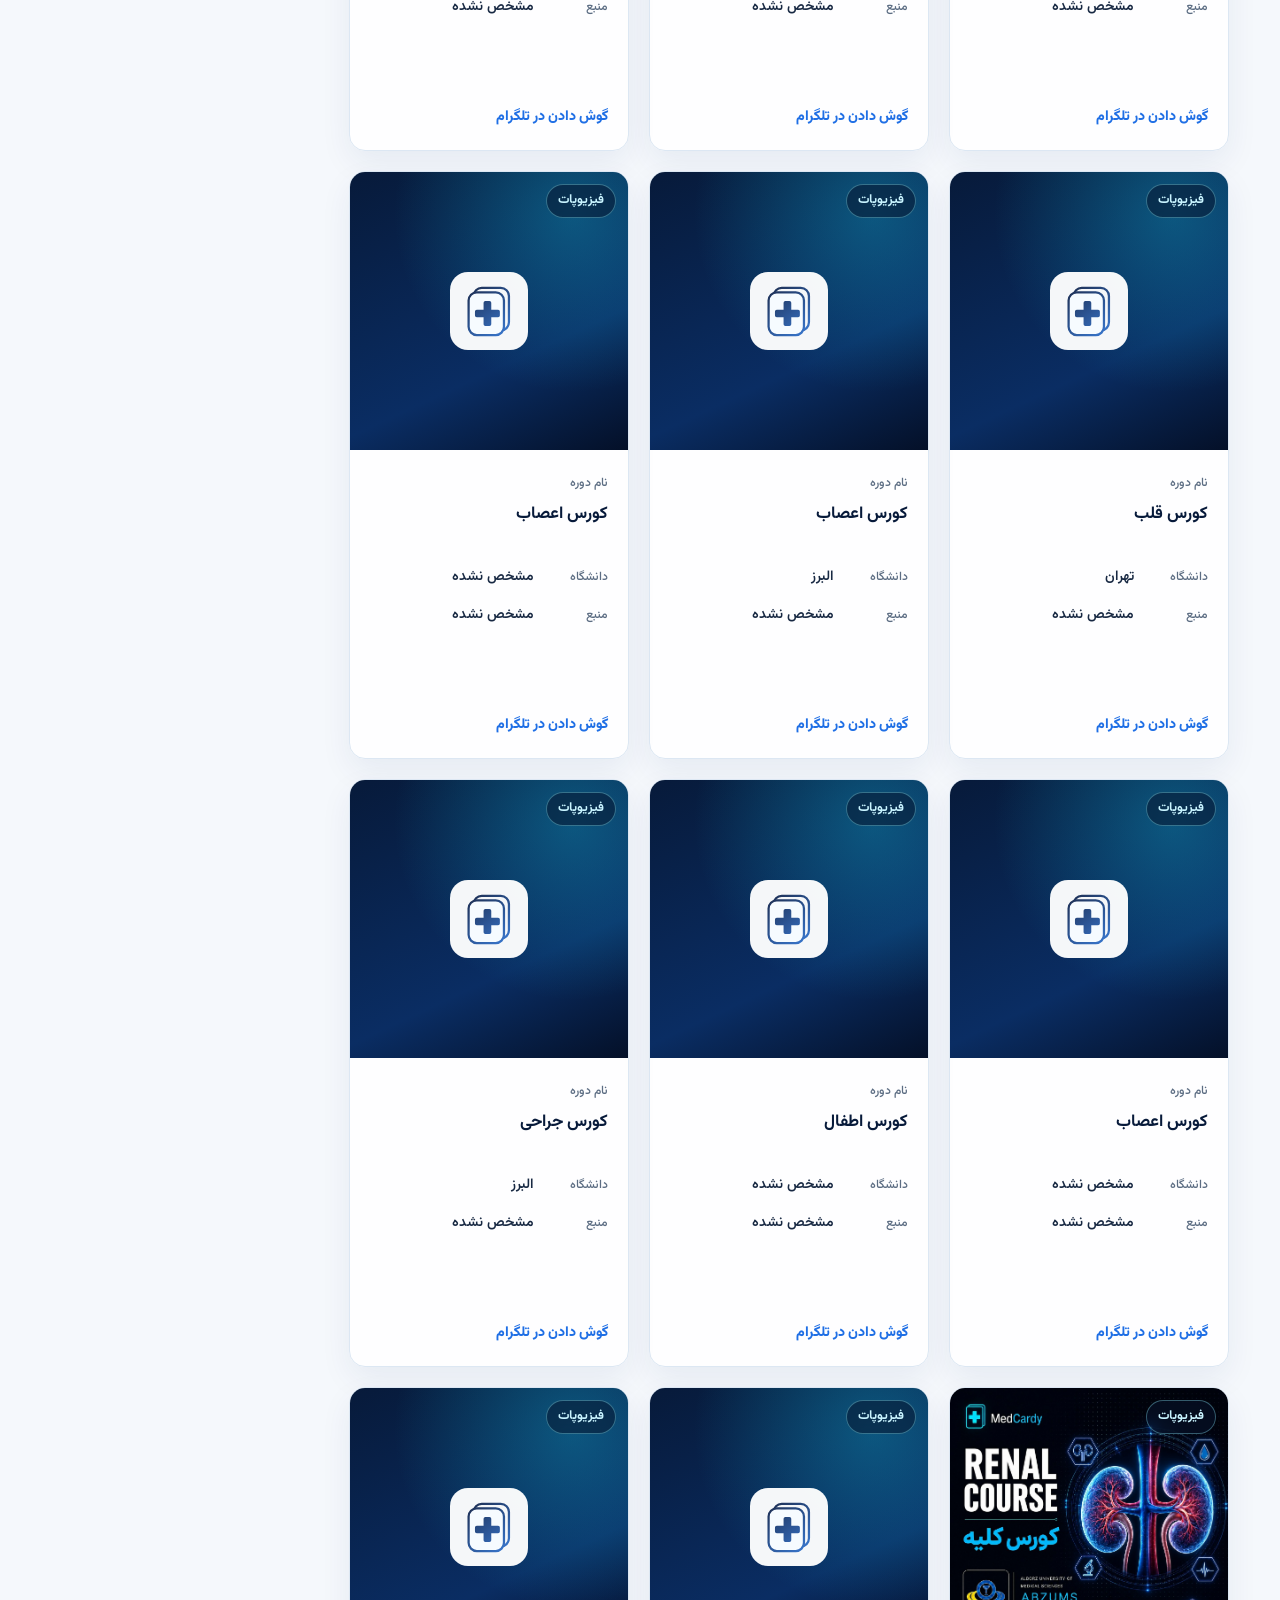
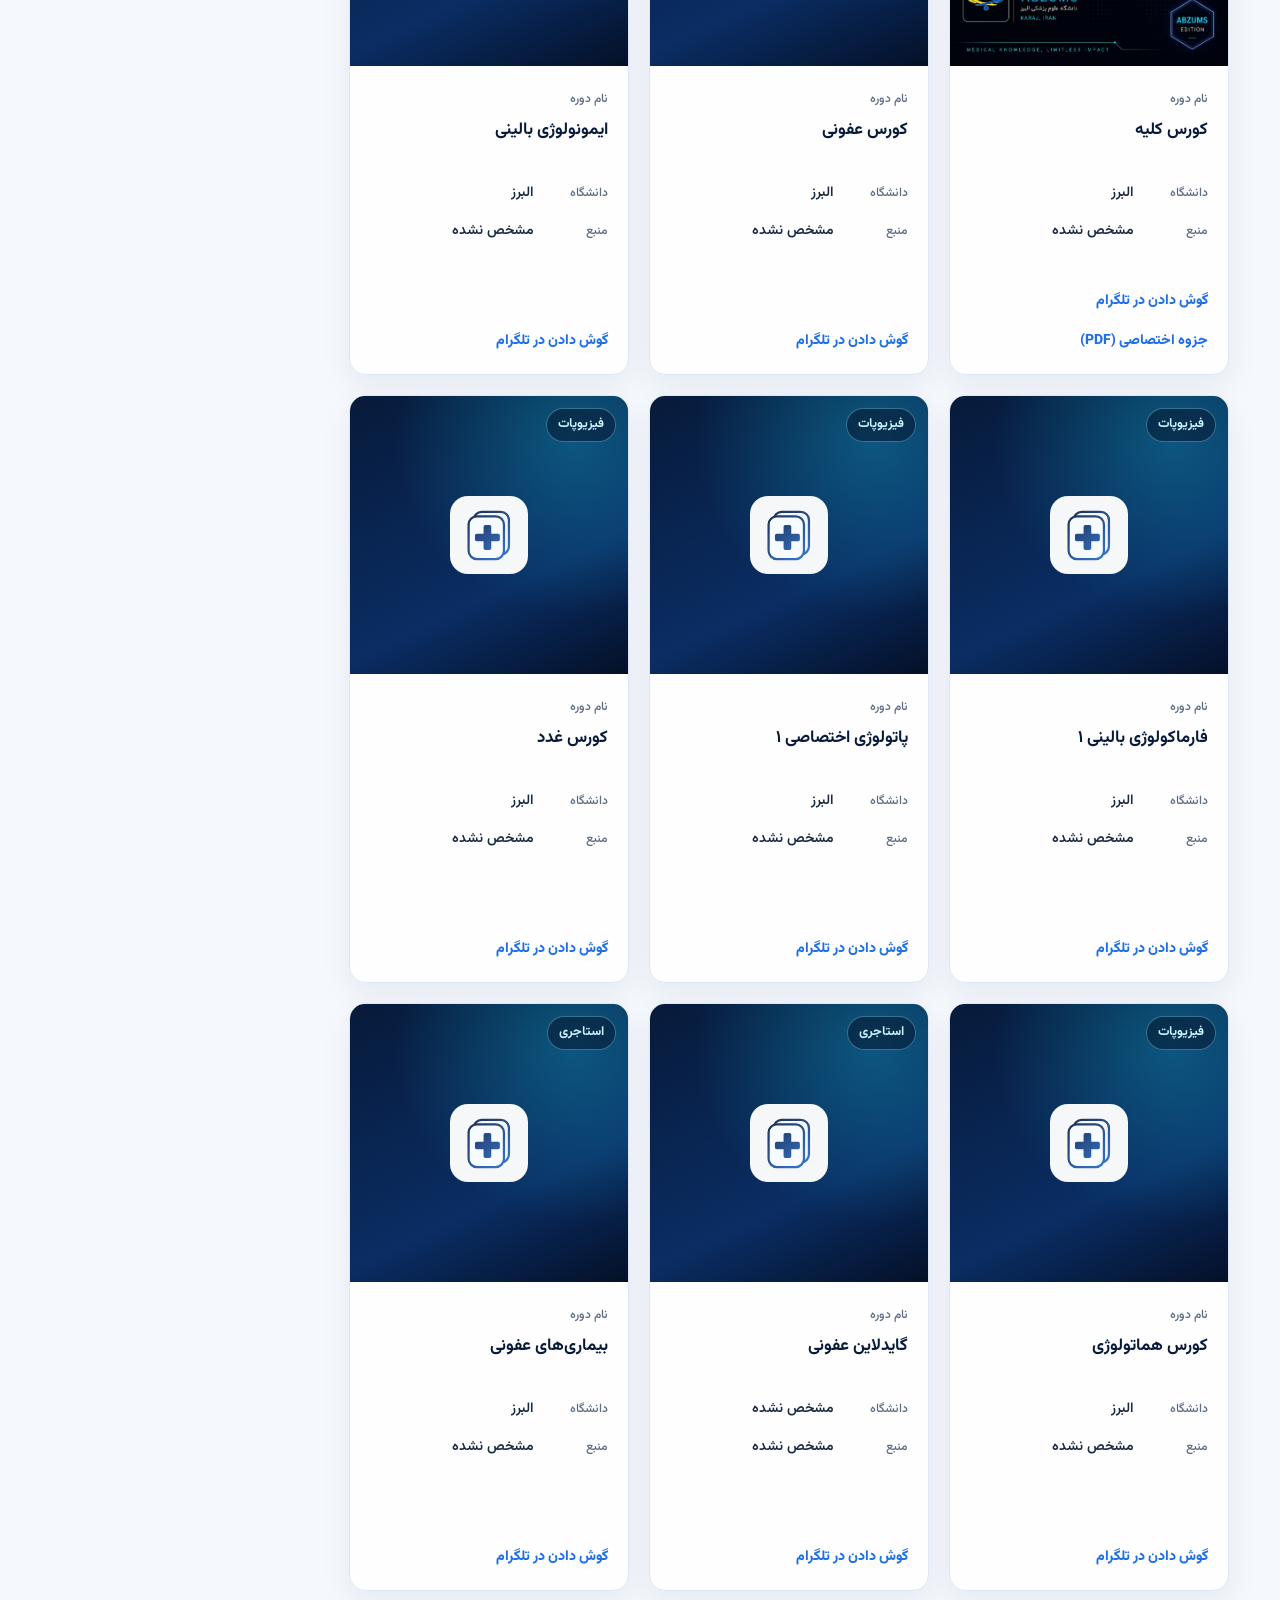
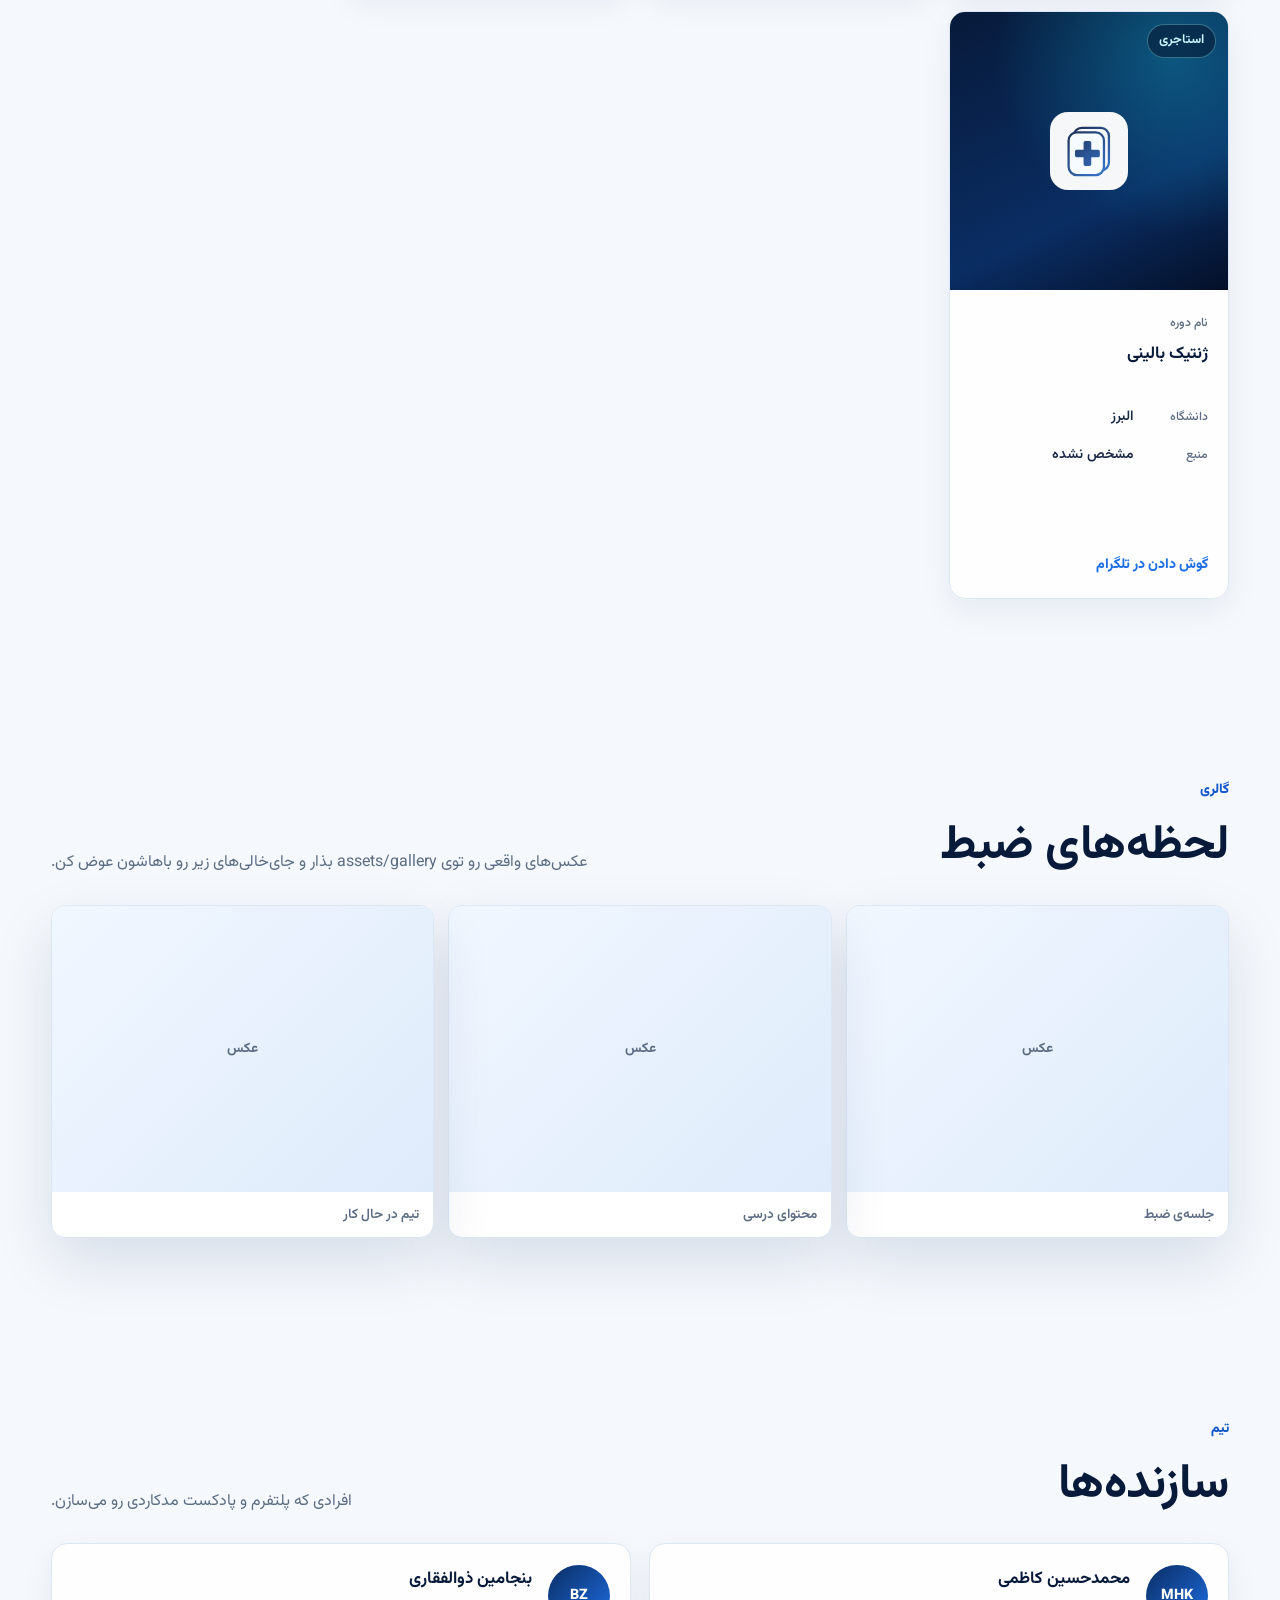
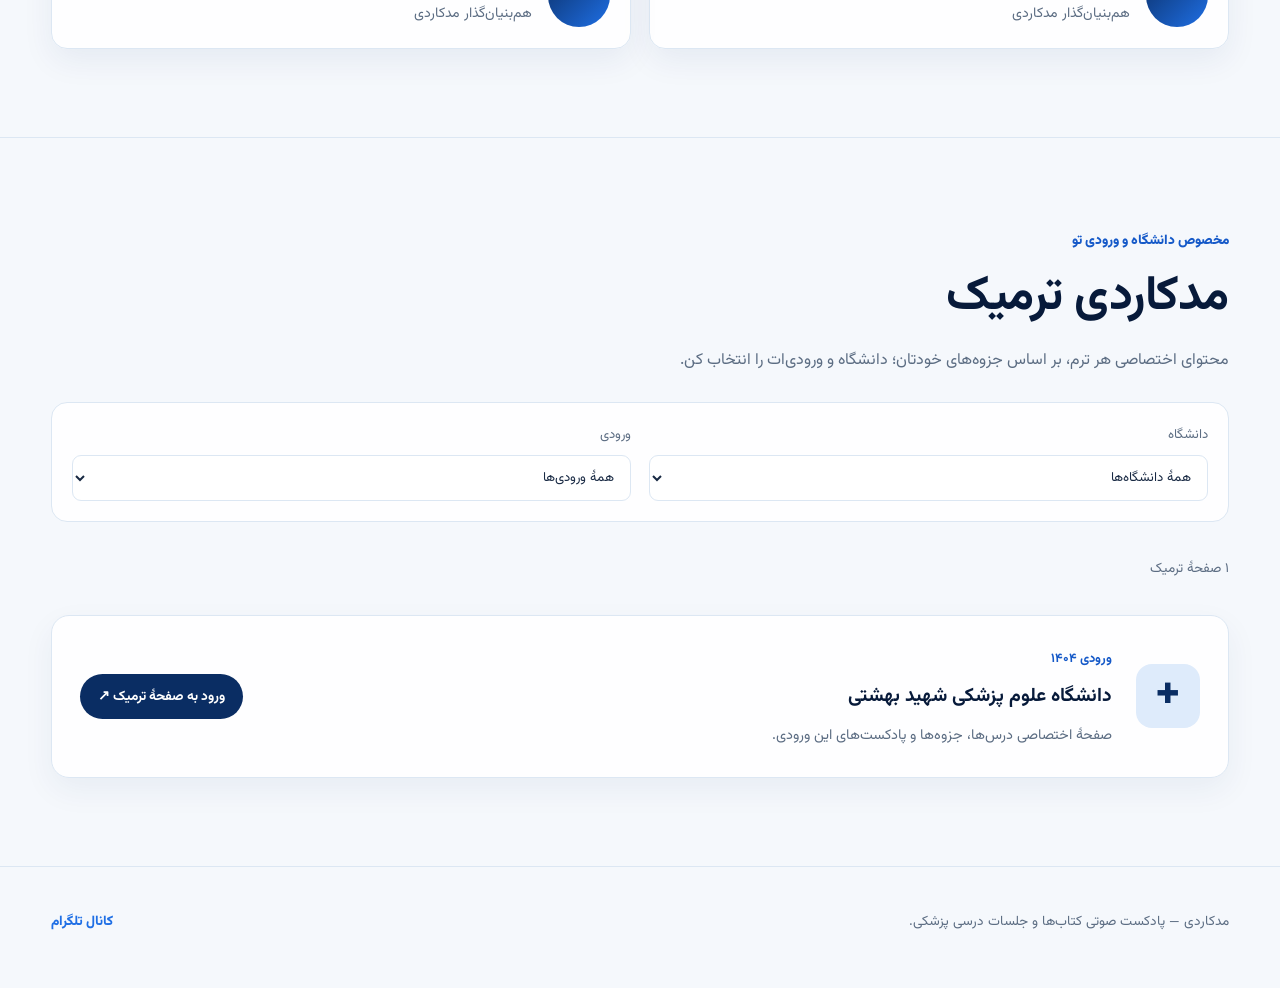
==== commit a9fda795: "Termic" ====
--- a/index.html
+++ b/index.html
@@ -14,7 +14,7 @@
     <link rel="preconnect" href="https://fonts.googleapis.com">
     <link rel="preconnect" href="https://fonts.gstatic.com" crossorigin>
     <link rel="stylesheet" href="https://fonts.googleapis.com/css2?family=Vazirmatn:wght@400;500;600;700;800;900&family=Inter:wght@400;500;600;700;800;900&display=swap">
-    <link rel="stylesheet" href="styles.css?v=termic-1">
+    <link rel="stylesheet" href="styles.css?v=termic-2">
   </head>
   <body>
     <a class="skip-link" href="#episodes" data-i18n="skip">Skip to content</a>
@@ -196,7 +196,10 @@
 
       <section class="termic-section" id="termic" aria-labelledby="termic-title">
         <div class="section-heading"><p class="eyebrow" data-i18n="termic.eyebrow">مخصوص دانشگاه و ورودی تو</p><h2 id="termic-title" data-i18n="termic.nav">مدکاردی ترمیک</h2><p class="section-note" data-i18n="termic.description">محتوای اختصاصی هر ترم، بر اساس جزوه‌های خودتان؛ دانشگاه و ورودی‌ات را انتخاب کن.</p></div>
-        <article class="termic-cohort"><div class="termic-symbol" aria-hidden="true">✚</div><div class="termic-cohort-copy"><span class="termic-caption" data-i18n="termic.cohort">ورودی ۱۴۰۴</span><h3 data-i18n="termic.university">دانشگاه علوم پزشکی شهید بهشتی</h3><p data-i18n="termic.cohortDescription">صفحهٔ اختصاصی درس‌ها، جزوه‌ها و پادکست‌های این ورودی.</p></div><a class="termic-open" href="termic-beheshti-1404.html" data-i18n="termic.open">ورود به صفحهٔ ترمیک ↗</a></article>
+        <div class="termic-tools termic-directory-tools"><div class="termic-inputs"><label><span data-i18n="termic.universityFilter">دانشگاه</span><select id="termic-university-filter"></select></label><label><span data-i18n="termic.entryFilter">ورودی</span><select id="termic-entry-filter"></select></label></div></div>
+        <div class="termic-result-row"><p id="termic-directory-count" role="status"></p><button class="filter-button" id="termic-directory-reset" type="button" hidden data-i18n="termic.clear">پاک کردن فیلترها</button></div>
+        <article class="termic-cohort" data-university="beheshti" data-entry="1404"><div class="termic-symbol" aria-hidden="true">✚</div><div class="termic-cohort-copy"><span class="termic-caption" data-i18n="termic.cohort">ورودی ۱۴۰۴</span><h3 data-i18n="termic.university">دانشگاه علوم پزشکی شهید بهشتی</h3><p data-i18n="termic.cohortDescription">صفحهٔ اختصاصی درس‌ها، جزوه‌ها و پادکست‌های این ورودی.</p></div><a class="termic-open" href="termic-beheshti-1404.html" data-i18n="termic.open">ورود به صفحهٔ ترمیک ↗</a></article>
+        <p class="termic-directory-empty" id="termic-directory-empty" hidden data-i18n="termic.directoryEmpty">صفحه‌ای با این دانشگاه و ورودی پیدا نشد.</p>
       </section>
     </main>
 
@@ -205,6 +208,7 @@
       <a href="https://t.me/medcardy_podcast" data-i18n="footer.telegram">Telegram channel</a>
     </footer>
 
-    <script src="script.js?v=termic-1"></script>
+    <script src="script.js?v=termic-2"></script>
+    <script src="termic-directory.js?v=termic-2"></script>
   </body>
 </html>
--- a/styles.css
+++ b/styles.css
@@ -1191,3 +1191,7 @@
 .termic-empty p { margin: 12px auto 24px; max-width: 620px; color: var(--muted); line-height: 1.9; }
 @media(max-width:760px) { .termic-cohort { flex-wrap: wrap; padding: 22px; gap: 16px; } .termic-cohort-copy { flex-basis: calc(100% - 90px); } .termic-cohort .termic-open { width: 100%; } .termic-inputs { flex-direction: column; } .termic-inputs select { min-width: 0; } }
 .termic-page .termic-intro .eyebrow { color: #cde8ff; }
+.termic-directory-tools .termic-inputs { margin-bottom: 0; }
+.termic-directory-tools label { flex: 1; }
+.termic-symbol img { width: 100%; height: 100%; object-fit: contain; background: #fff; border-radius: 12px; }
+.termic-directory-empty { padding: 28px; border: 1px dashed var(--line); border-radius: 14px; color: var(--muted); }
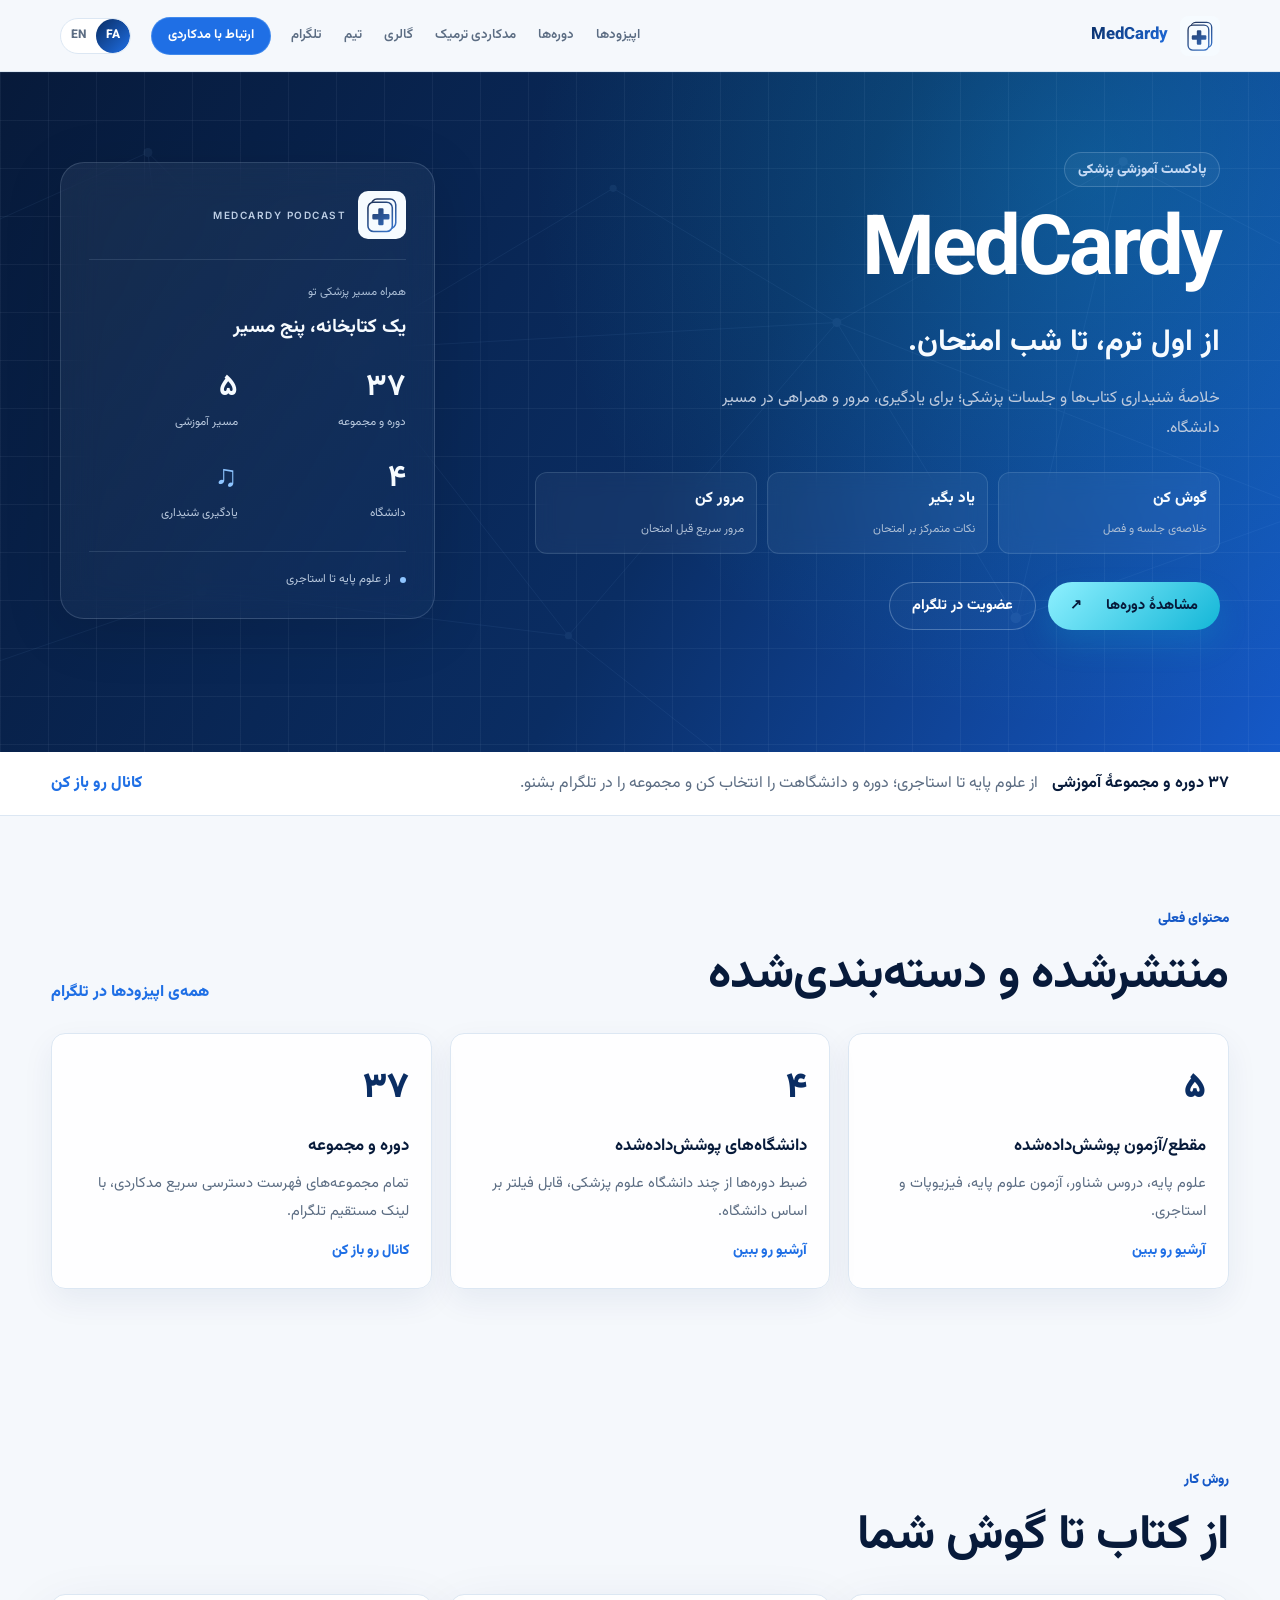
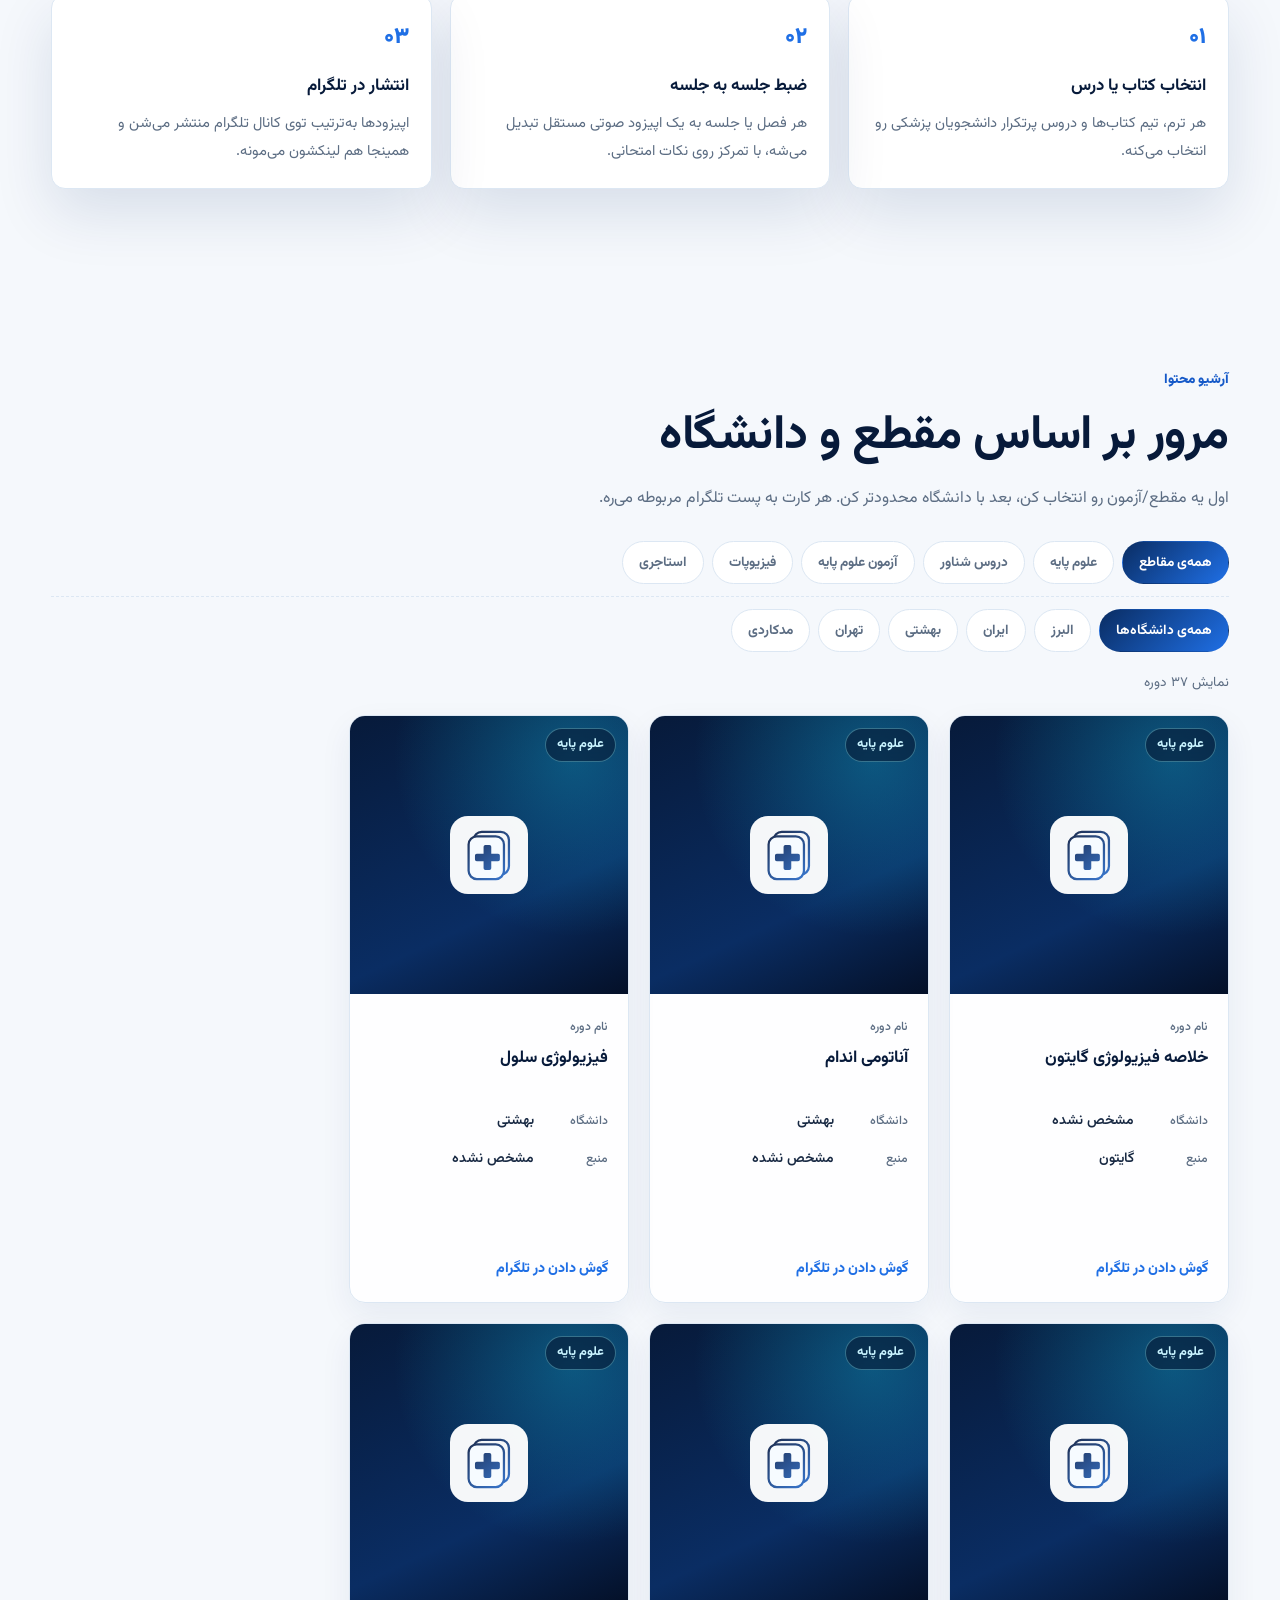
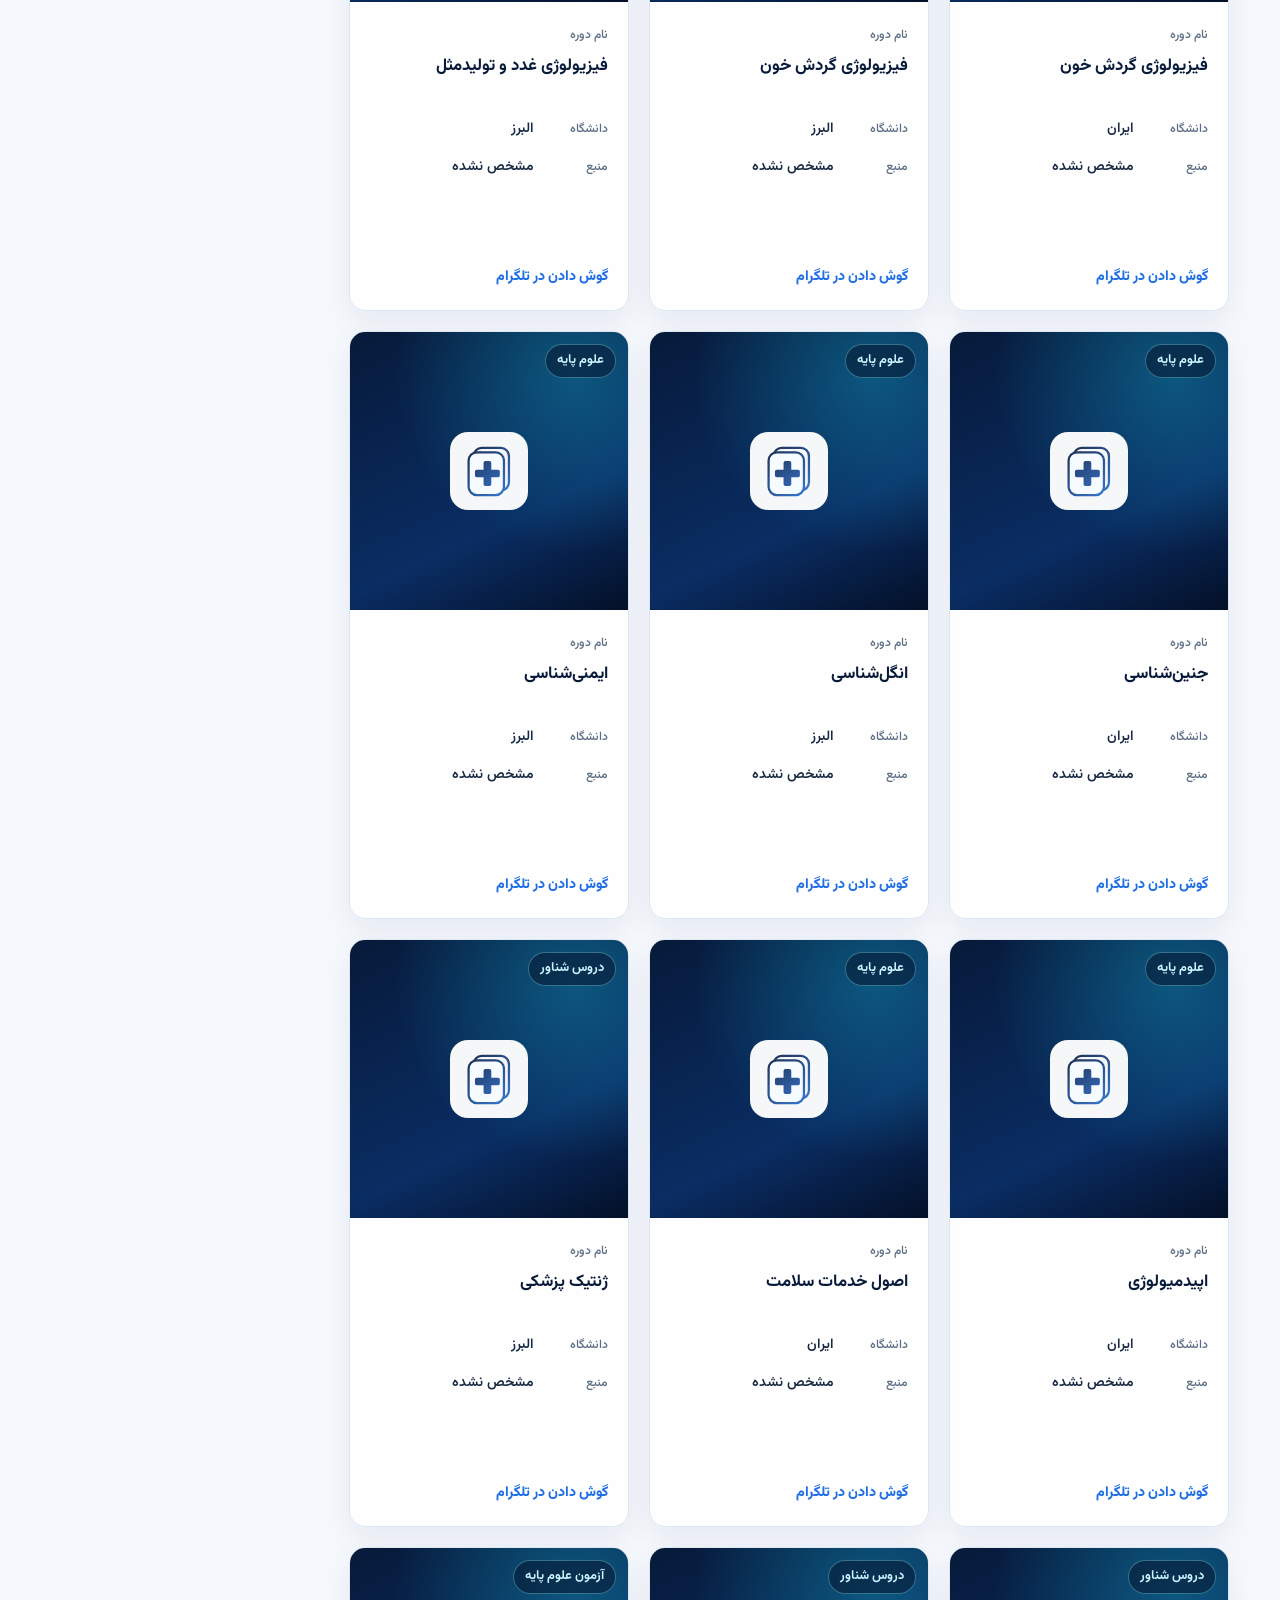
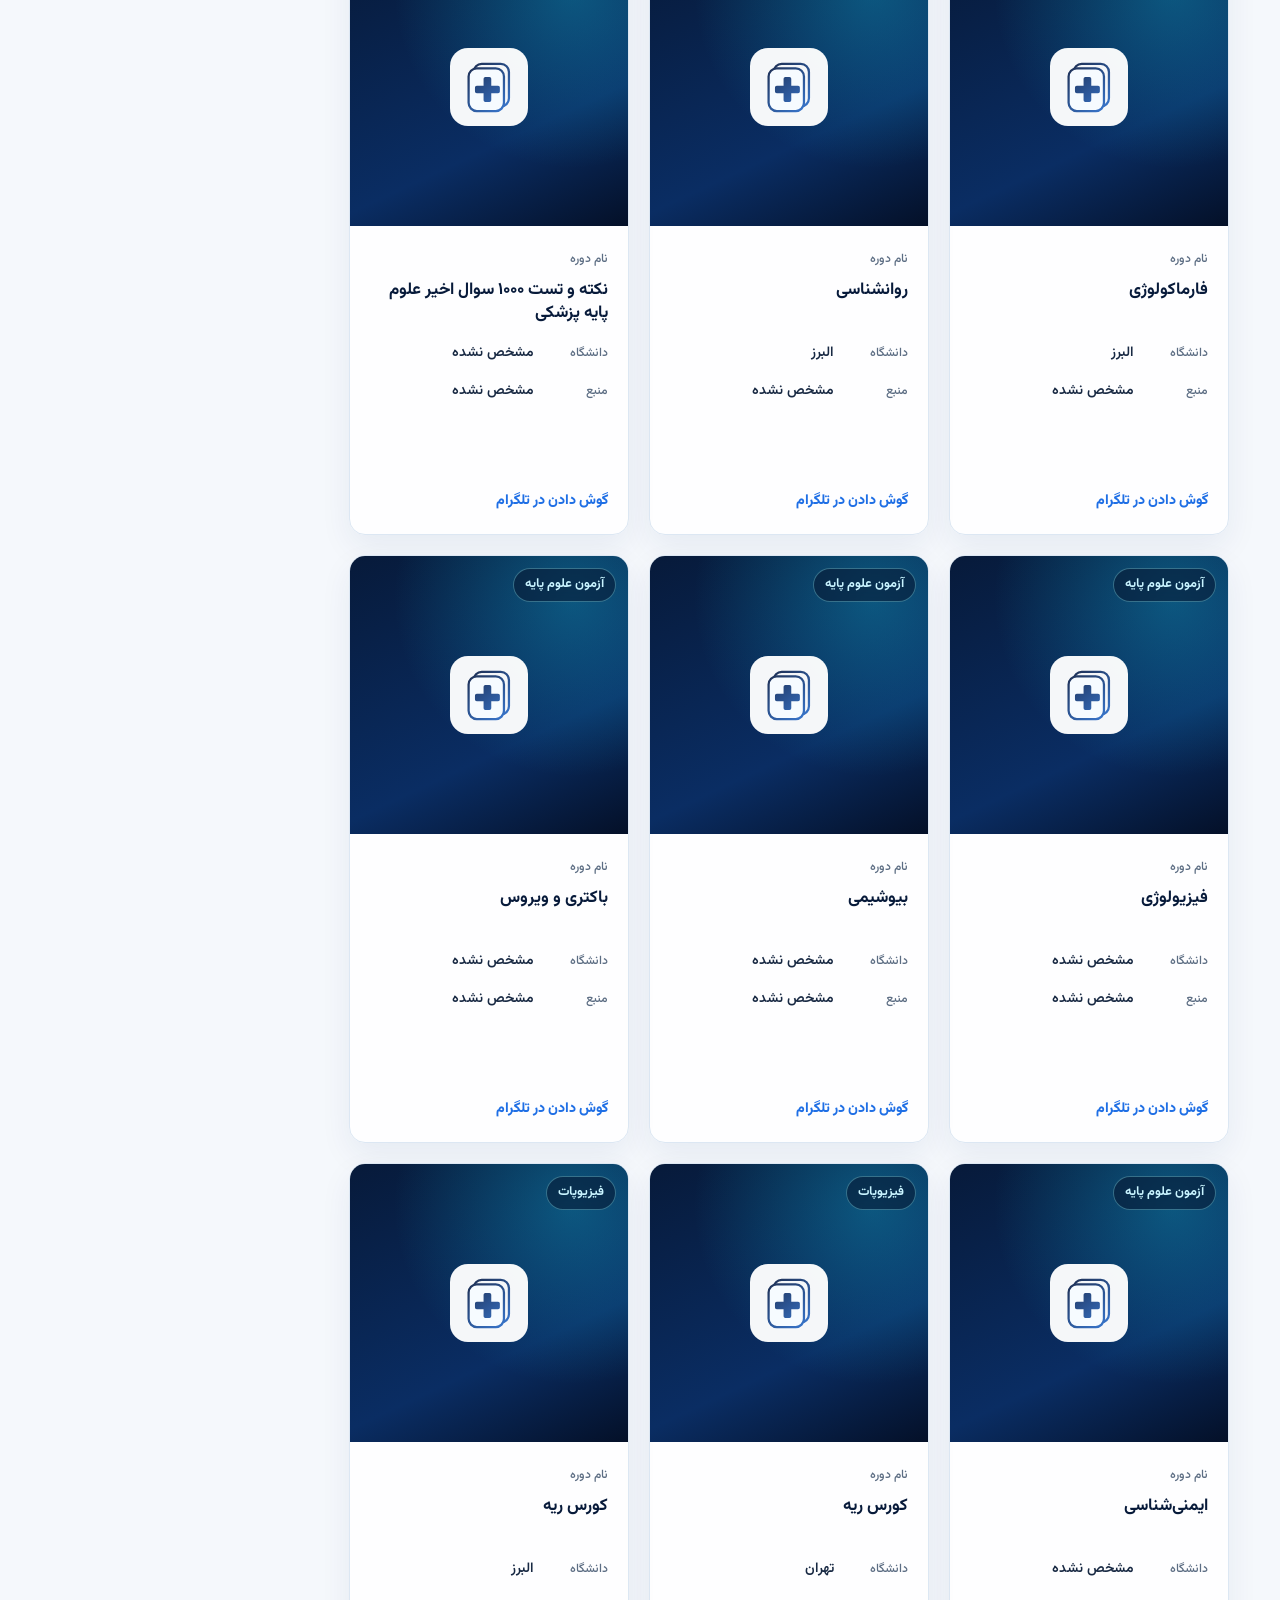
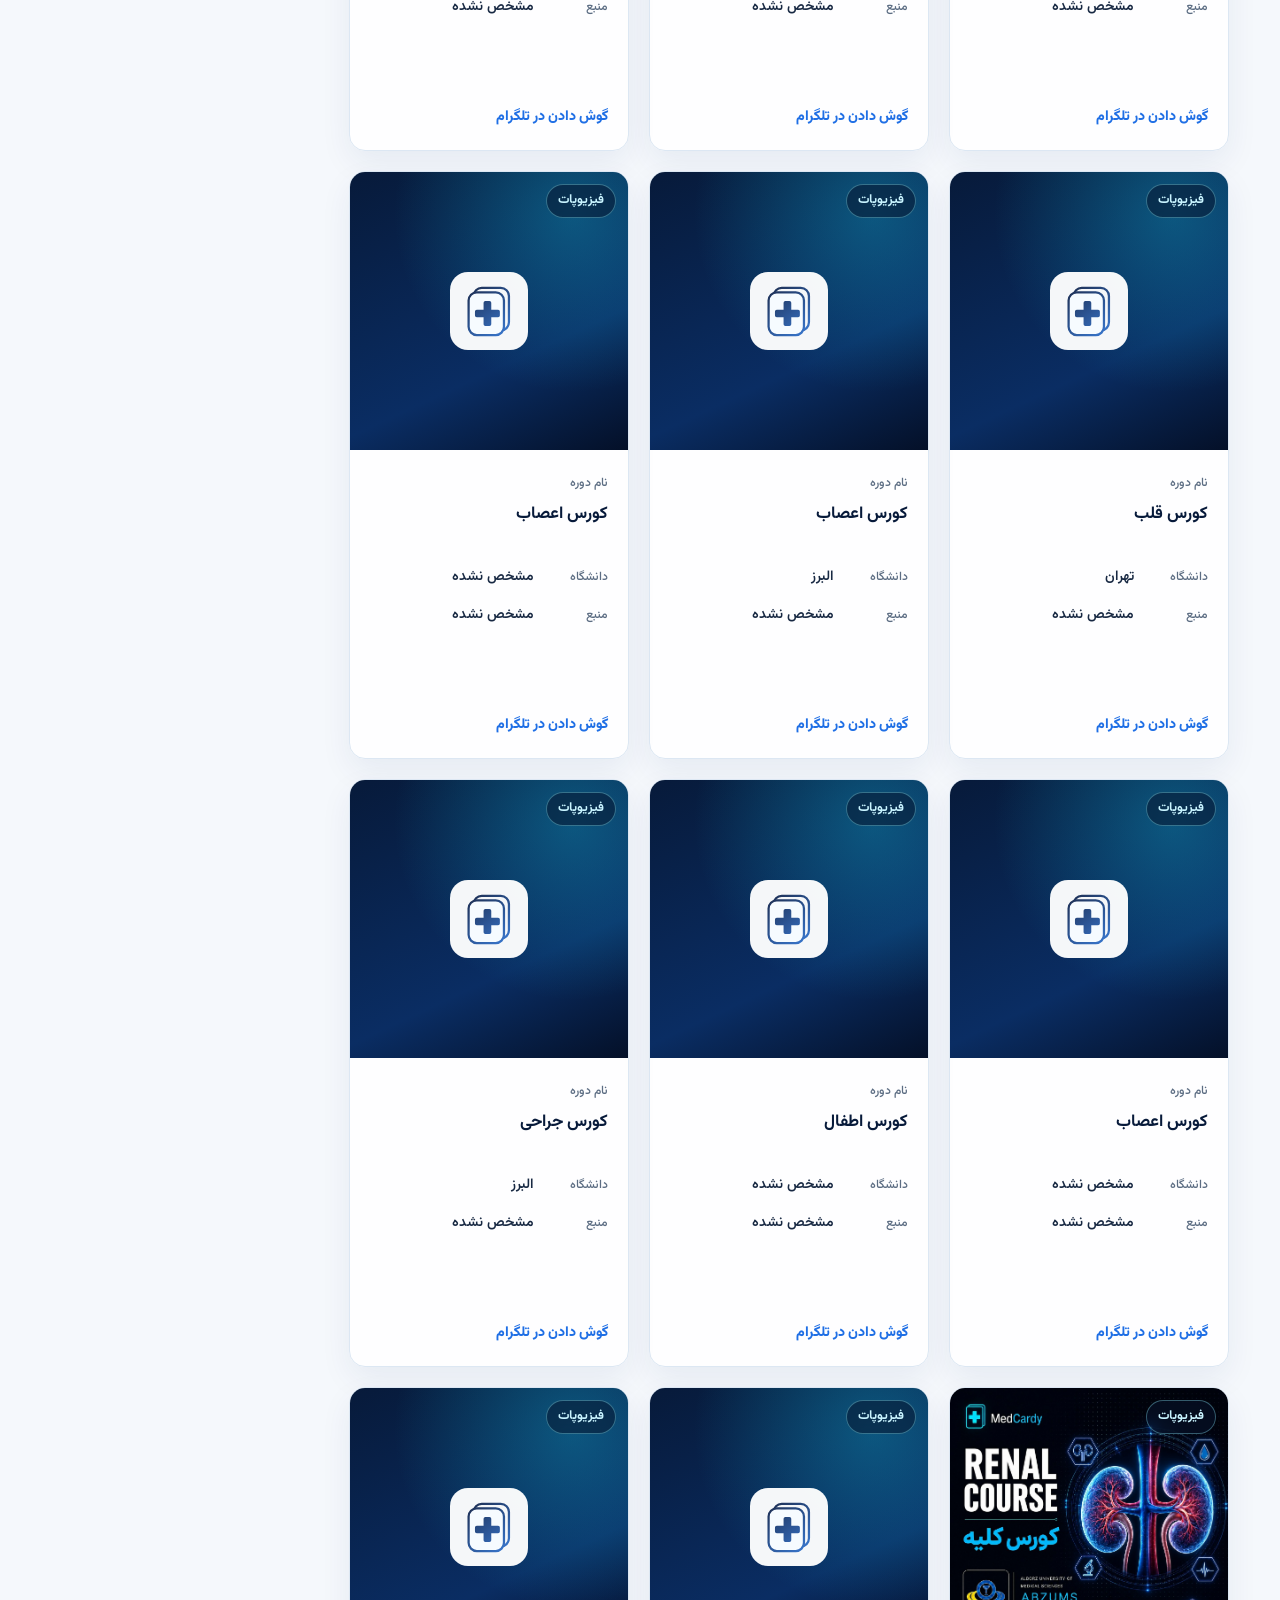
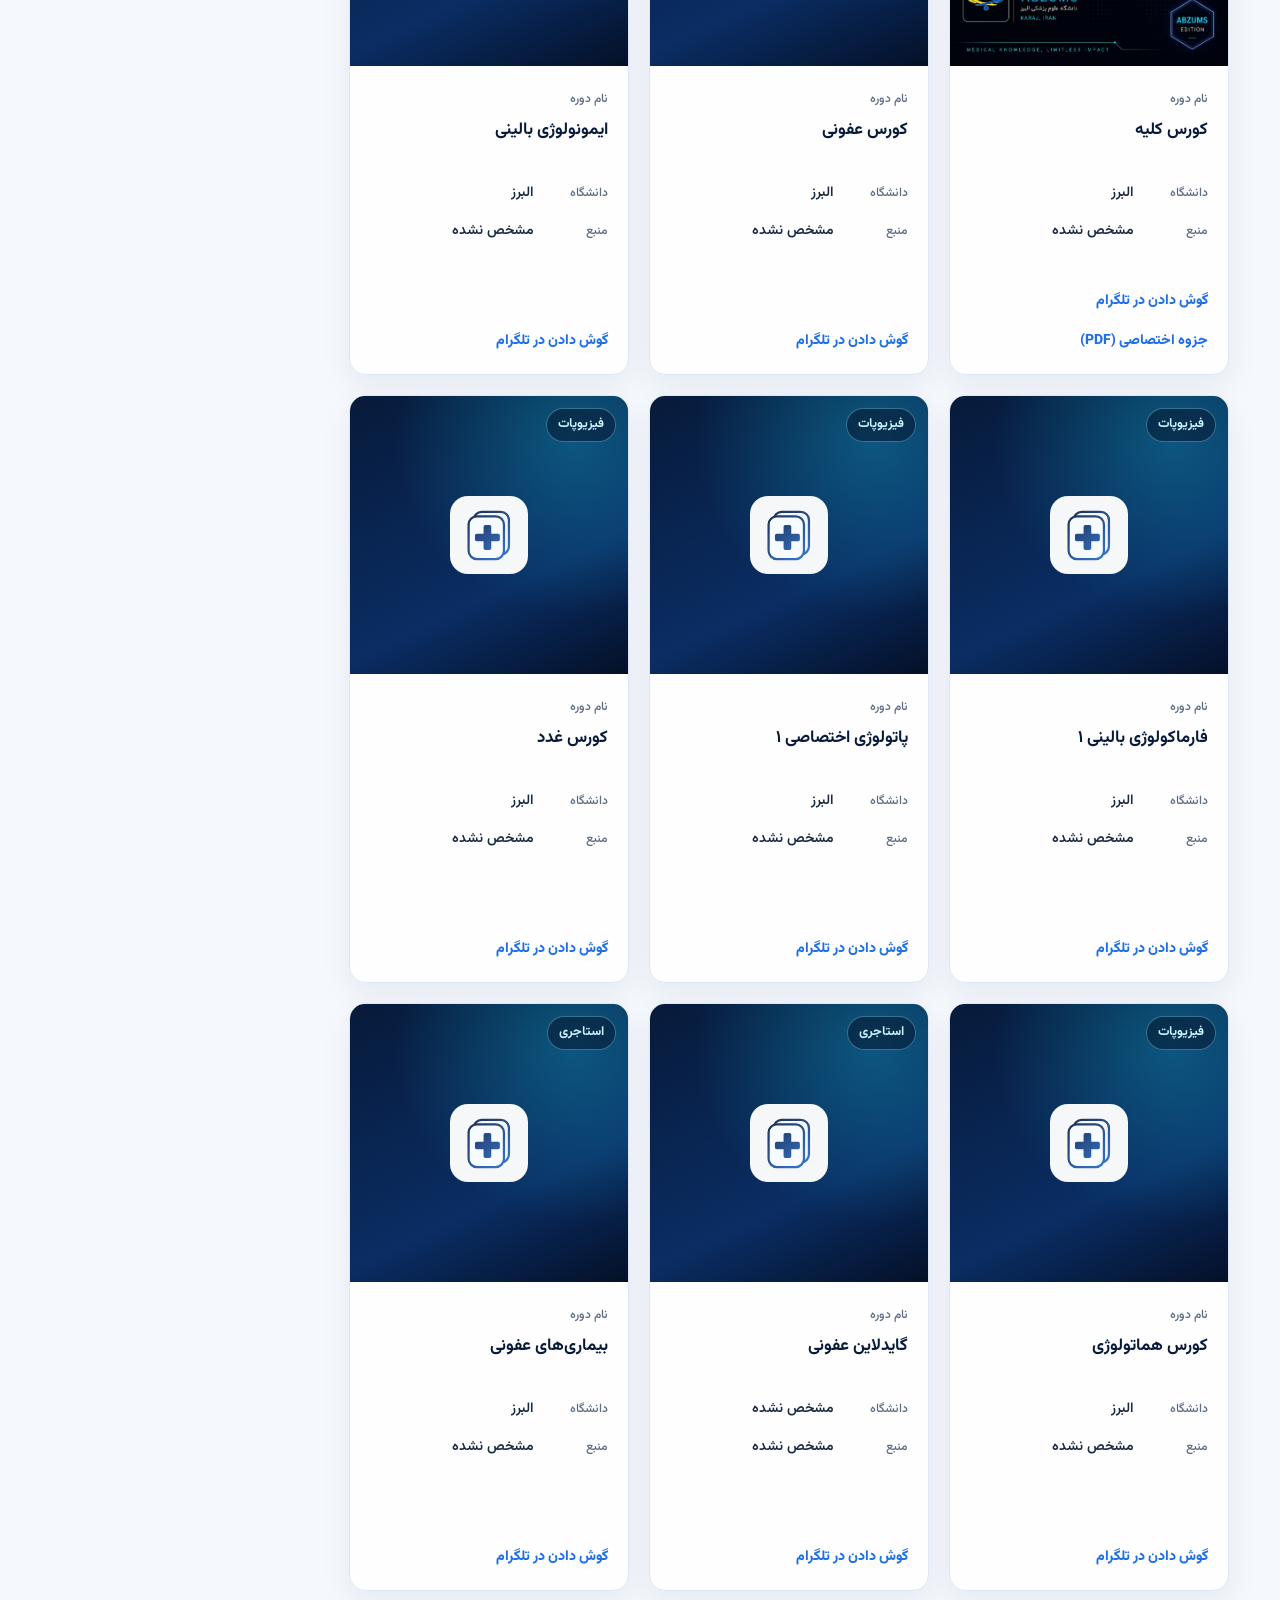
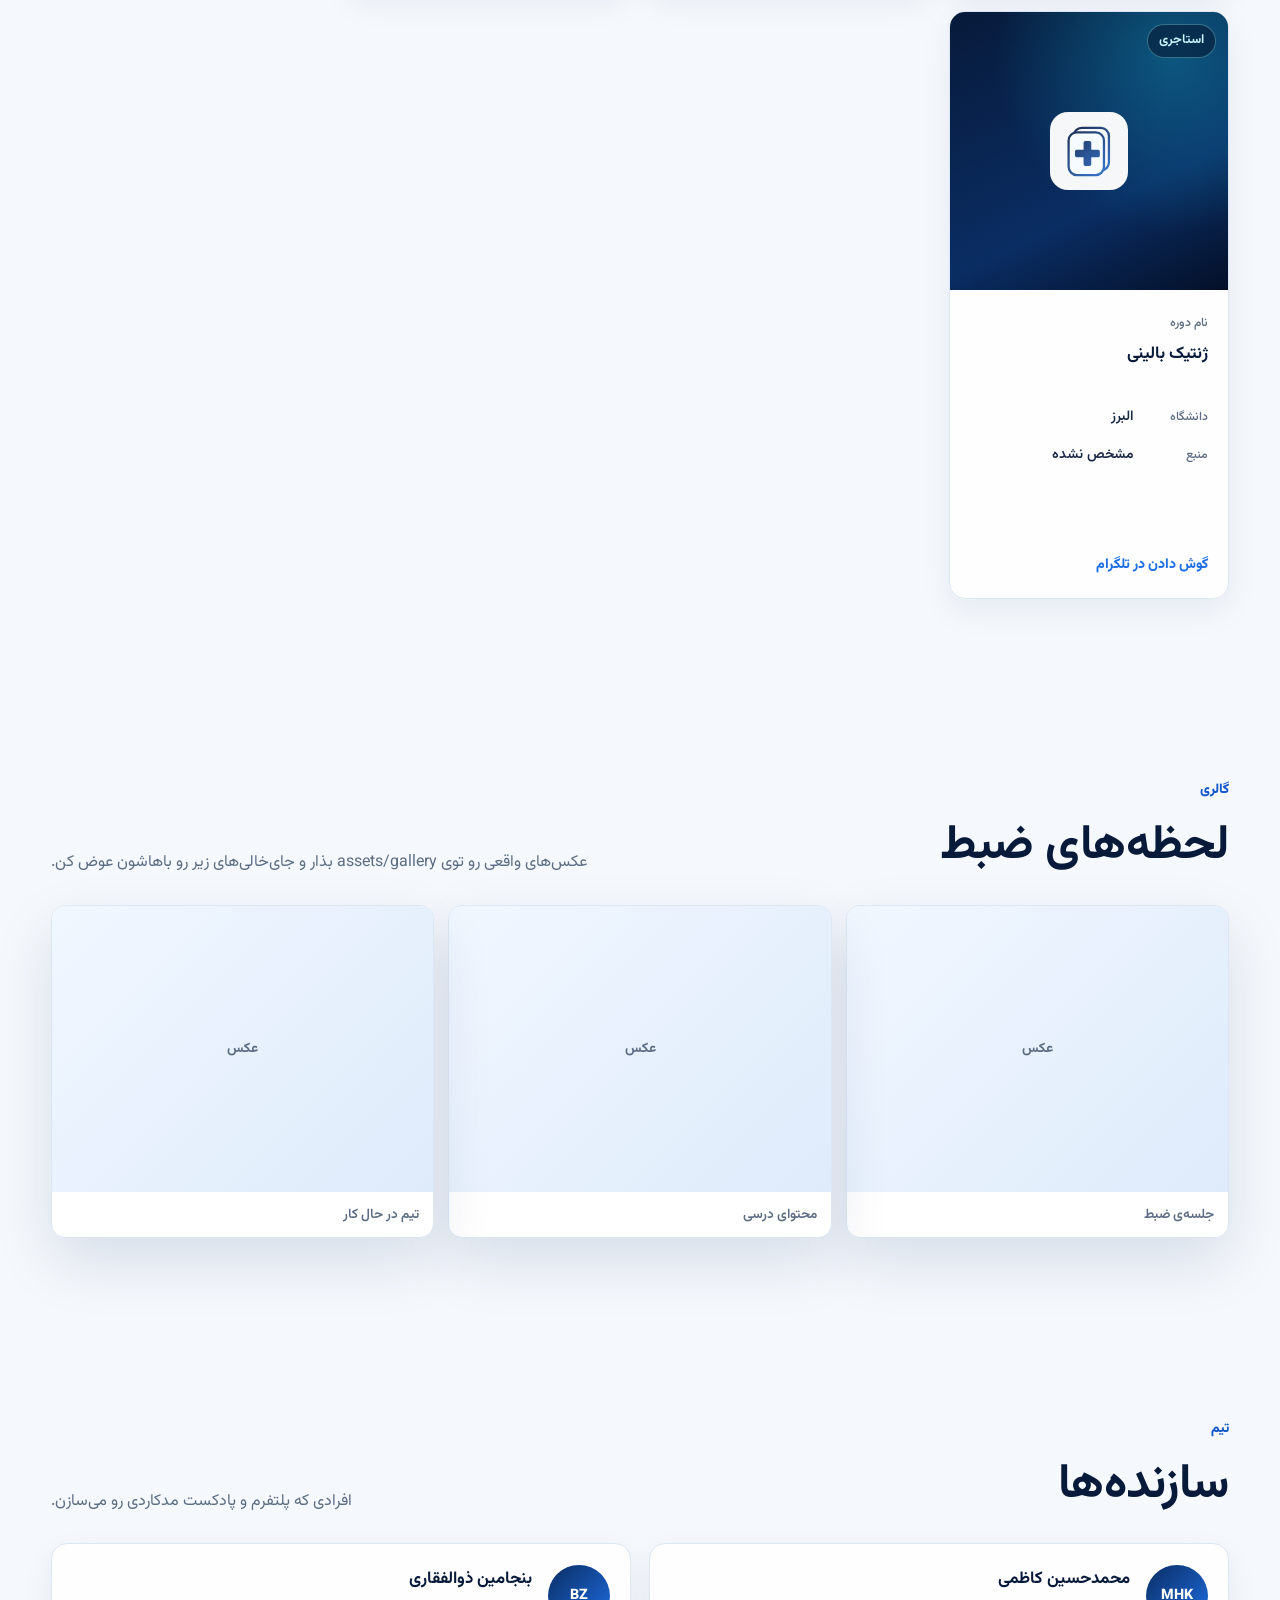
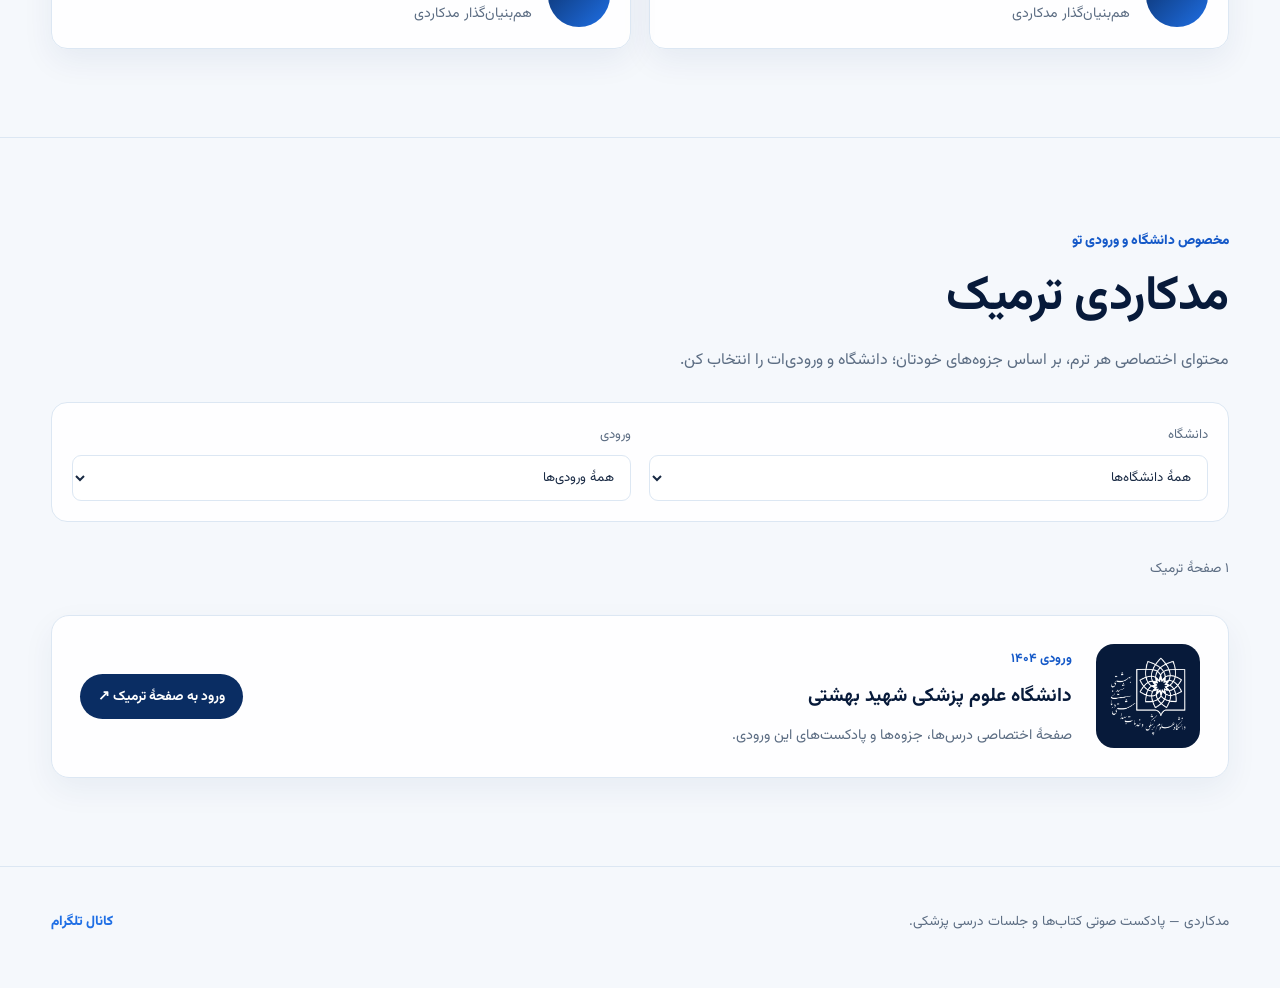
==== commit b6fc72d2: "Logo" ====
--- a/index.html
+++ b/index.html
@@ -14,7 +14,7 @@
     <link rel="preconnect" href="https://fonts.googleapis.com">
     <link rel="preconnect" href="https://fonts.gstatic.com" crossorigin>
     <link rel="stylesheet" href="https://fonts.googleapis.com/css2?family=Vazirmatn:wght@400;500;600;700;800;900&family=Inter:wght@400;500;600;700;800;900&display=swap">
-    <link rel="stylesheet" href="styles.css?v=termic-2">
+    <link rel="stylesheet" href="styles.css?v=termic-3">
   </head>
   <body>
     <a class="skip-link" href="#episodes" data-i18n="skip">Skip to content</a>
@@ -198,7 +198,7 @@
         <div class="section-heading"><p class="eyebrow" data-i18n="termic.eyebrow">مخصوص دانشگاه و ورودی تو</p><h2 id="termic-title" data-i18n="termic.nav">مدکاردی ترمیک</h2><p class="section-note" data-i18n="termic.description">محتوای اختصاصی هر ترم، بر اساس جزوه‌های خودتان؛ دانشگاه و ورودی‌ات را انتخاب کن.</p></div>
         <div class="termic-tools termic-directory-tools"><div class="termic-inputs"><label><span data-i18n="termic.universityFilter">دانشگاه</span><select id="termic-university-filter"></select></label><label><span data-i18n="termic.entryFilter">ورودی</span><select id="termic-entry-filter"></select></label></div></div>
         <div class="termic-result-row"><p id="termic-directory-count" role="status"></p><button class="filter-button" id="termic-directory-reset" type="button" hidden data-i18n="termic.clear">پاک کردن فیلترها</button></div>
-        <article class="termic-cohort" data-university="beheshti" data-entry="1404"><div class="termic-symbol" aria-hidden="true">✚</div><div class="termic-cohort-copy"><span class="termic-caption" data-i18n="termic.cohort">ورودی ۱۴۰۴</span><h3 data-i18n="termic.university">دانشگاه علوم پزشکی شهید بهشتی</h3><p data-i18n="termic.cohortDescription">صفحهٔ اختصاصی درس‌ها، جزوه‌ها و پادکست‌های این ورودی.</p></div><a class="termic-open" href="termic-beheshti-1404.html" data-i18n="termic.open">ورود به صفحهٔ ترمیک ↗</a></article>
+        <article class="termic-cohort" data-university="beheshti" data-entry="1404"><div class="termic-symbol university-logo-frame"><img src="assets/sbmu-logo.png" alt="نشان دانشگاه علوم پزشکی شهید بهشتی" width="96" height="96" data-i18n-alt="termic.logoAlt"></div><div class="termic-cohort-copy"><span class="termic-caption" data-i18n="termic.cohort">ورودی ۱۴۰۴</span><h3 data-i18n="termic.university">دانشگاه علوم پزشکی شهید بهشتی</h3><p data-i18n="termic.cohortDescription">صفحهٔ اختصاصی درس‌ها، جزوه‌ها و پادکست‌های این ورودی.</p></div><a class="termic-open" href="termic-beheshti-1404.html" data-i18n="termic.open">ورود به صفحهٔ ترمیک ↗</a></article>
         <p class="termic-directory-empty" id="termic-directory-empty" hidden data-i18n="termic.directoryEmpty">صفحه‌ای با این دانشگاه و ورودی پیدا نشد.</p>
       </section>
     </main>
@@ -208,7 +208,7 @@
       <a href="https://t.me/medcardy_podcast" data-i18n="footer.telegram">Telegram channel</a>
     </footer>
 
-    <script src="script.js?v=termic-2"></script>
+    <script src="script.js?v=termic-3"></script>
     <script src="termic-directory.js?v=termic-2"></script>
   </body>
 </html>
--- a/styles.css
+++ b/styles.css
@@ -1195,3 +1195,14 @@
 .termic-directory-tools label { flex: 1; }
 .termic-symbol img { width: 100%; height: 100%; object-fit: contain; background: #fff; border-radius: 12px; }
 .termic-directory-empty { padding: 28px; border: 1px dashed var(--line); border-radius: 14px; color: var(--muted); }
+/* Original white university mark, preserved in full on a navy surface. */
+.university-logo-frame { display: grid; place-items: center; width: 144px; height: 144px; padding: 12px; border-radius: 18px; background: var(--navy-950); flex-shrink: 0; }
+.university-logo-frame img, .termic-symbol.university-logo-frame img { display: block; width: 100%; height: 100%; object-fit: contain; background: transparent; border-radius: 0; }
+.termic-symbol.university-logo-frame { width: 104px; height: 104px; padding: 8px; background: var(--navy-950); }
+.termic-university-identity { display: flex; align-items: center; gap: 24px; margin-top: 10px; }
+@media (max-width:760px) {
+  .termic-cohort-copy { flex-basis: calc(100% - 125px); }
+  .termic-university-identity { flex-direction: column; align-items: flex-start; gap: 18px; }
+  .termic-university-identity .university-logo-frame { width: 128px; height: 128px; }
+}
+@media (max-width:380px) { .termic-cohort-copy { flex-basis: 100%; } }
